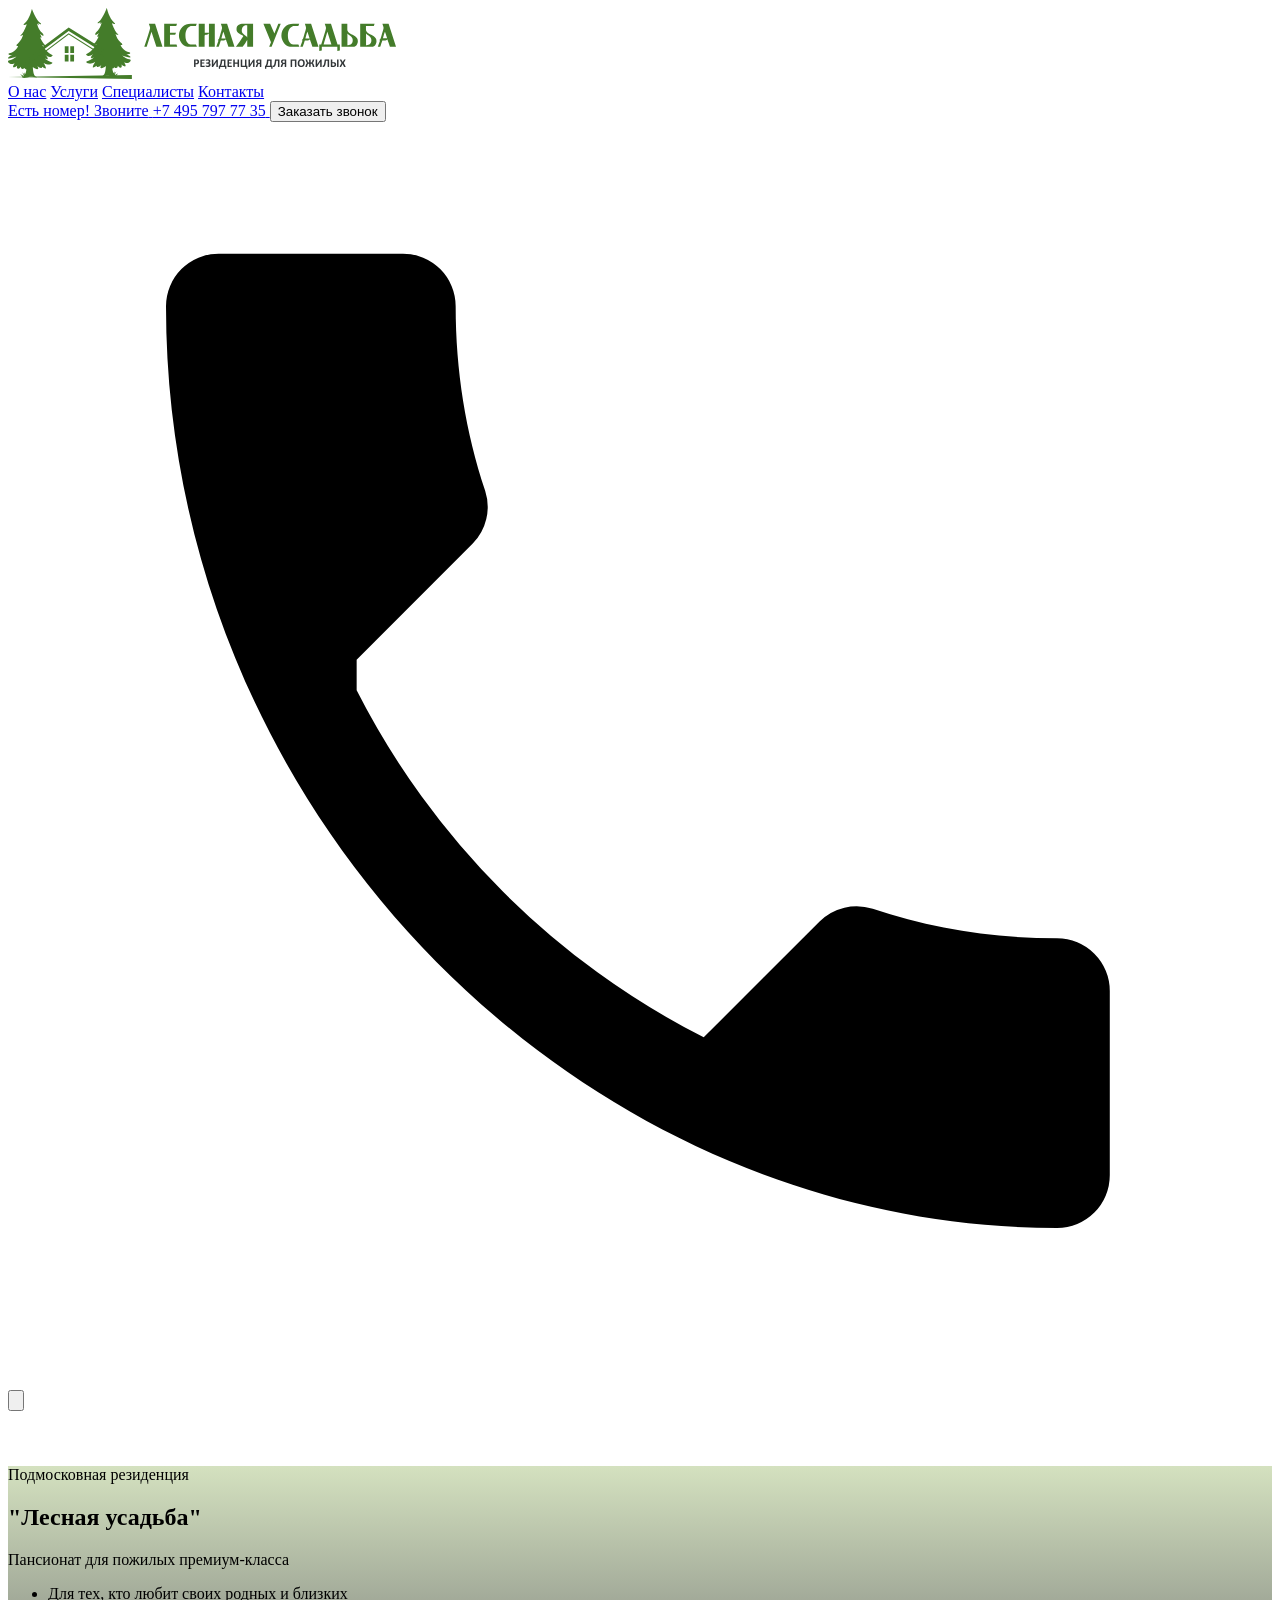
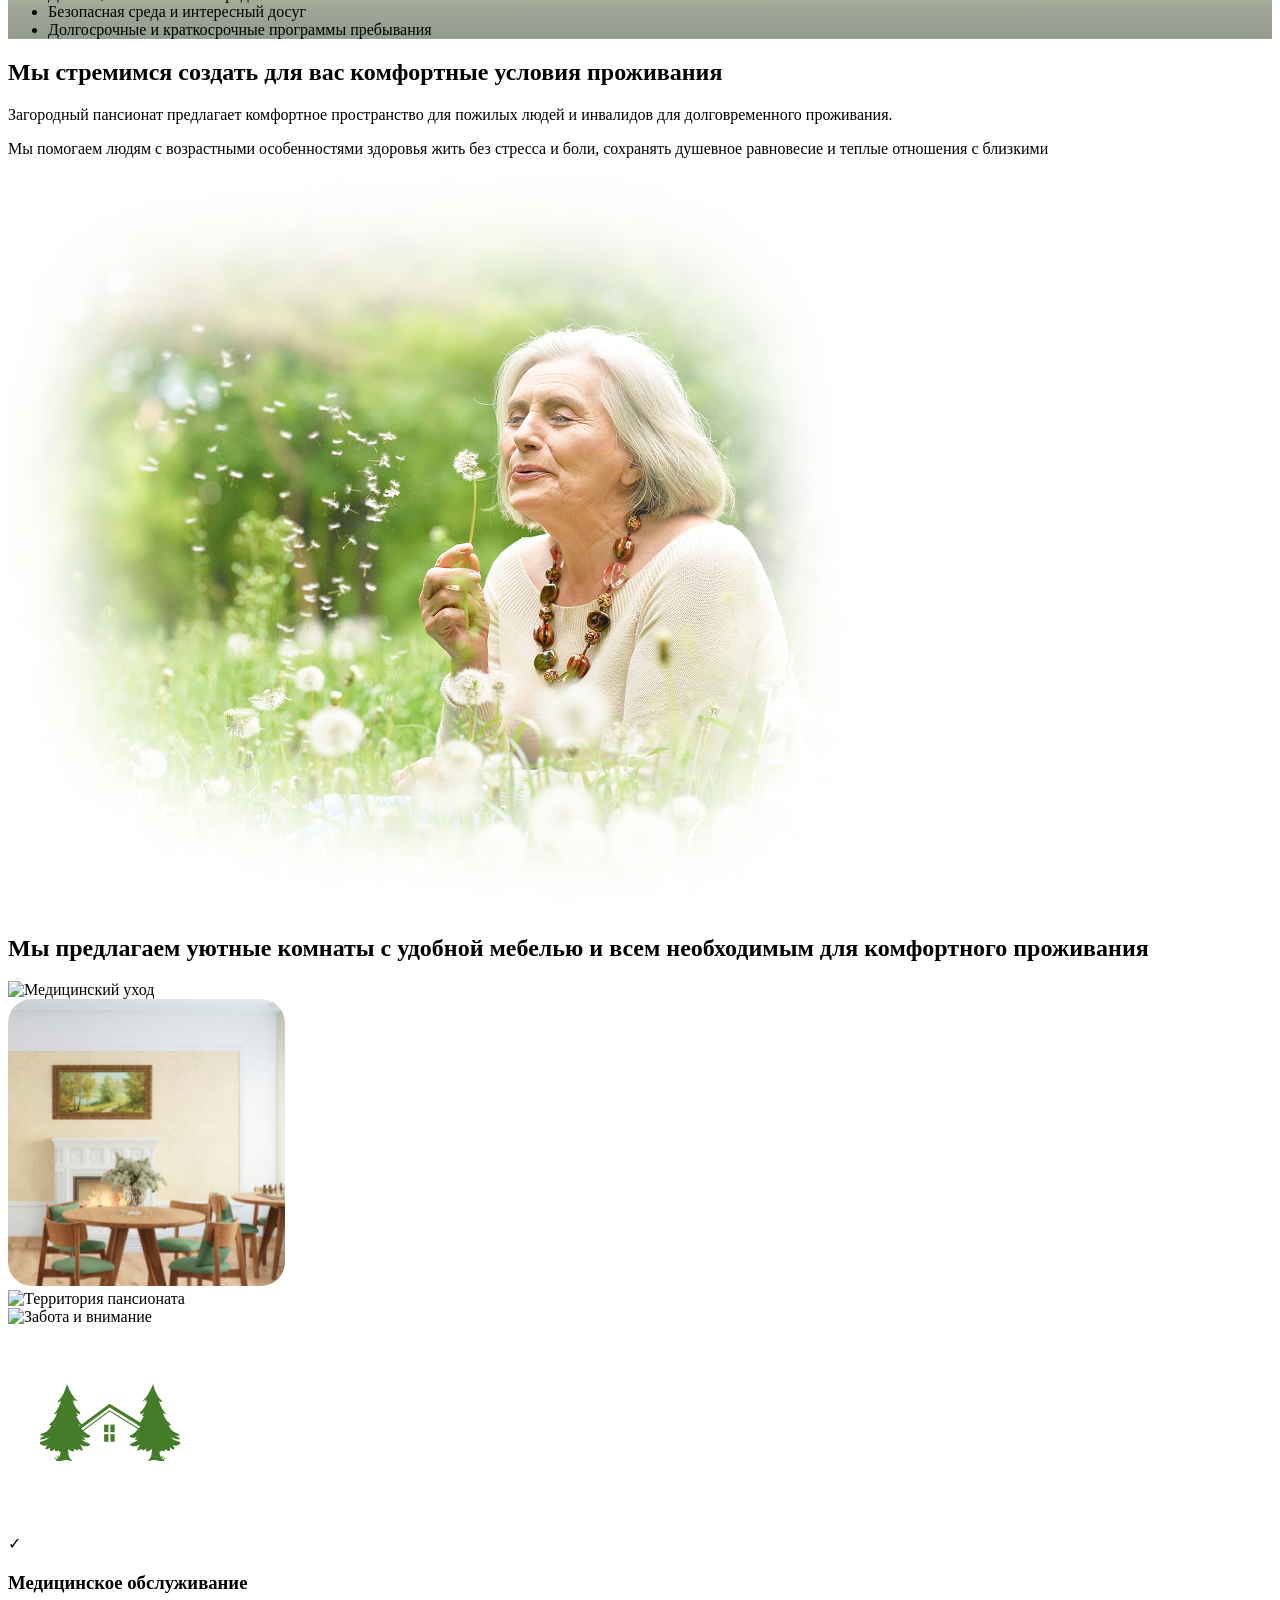
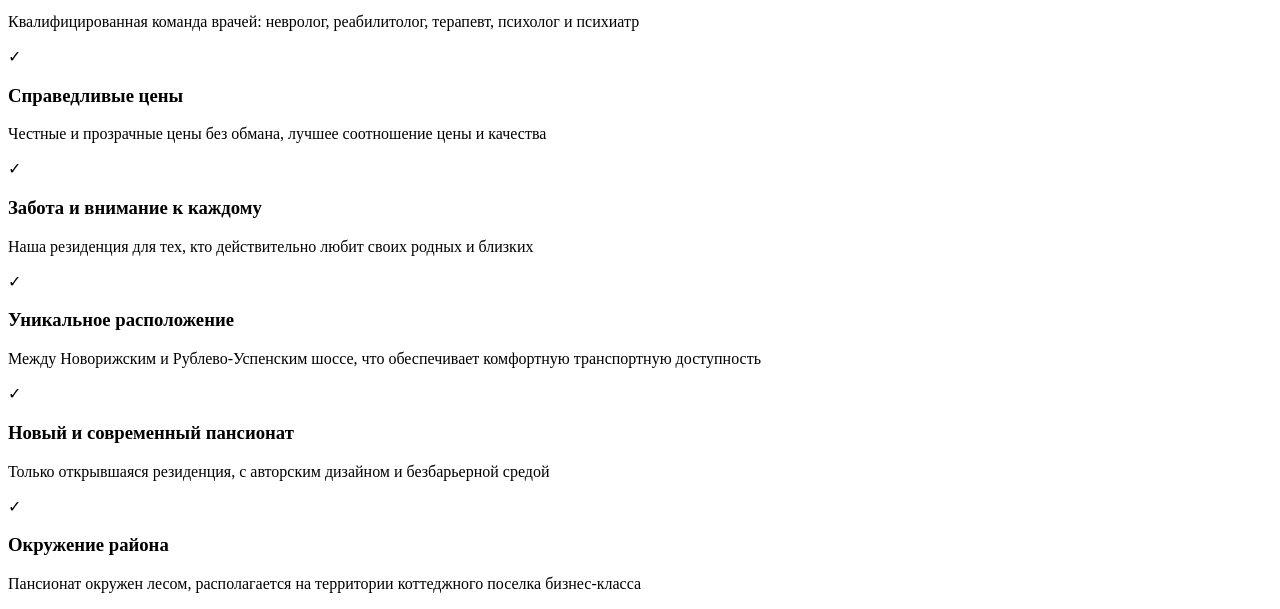
==== html/index.html @ 55b71ac8 "create new section with adaptation" ====
<!DOCTYPE html>
<html lang="ru">
<head>
  <meta charset="UTF-8">
  <meta name="viewport" content="width=device-width, initial-scale=1.0">
  <title>Лесная усадьба</title>
  <script src="https://cdn.tailwindcss.com"></script>
  <script>
    tailwind.config = {
      theme: {
        extend: {
          colors: {
            forest: "#4f8f2f",
            "forest-dark": "#2d6b1a",
            ink: "#1f1f1f",
            muted: "#363636"
          },
          boxShadow: {
            call: "0 14px 36px rgba(79, 143, 47, 0.25)"
          },
          fontFamily: {
            sans: ["Segoe UI", "Tahoma", "Geneva", "Verdana", "sans-serif"]
          }
        }
      }
    };
  </script>
  <style>
    #mobile-menu {
      opacity: 0;
      transform: translateY(-10px);
      transition: opacity 220ms ease, transform 220ms ease;
    }

    #mobile-menu.is-open {
      opacity: 1;
      transform: translateY(0);
    }

    .hero-glow {
      background:
        linear-gradient(90deg, rgba(122, 165, 36, 0.86) 0%, rgba(122, 165, 36, 0.72) 27%, rgba(122, 165, 36, 0.18) 58%, rgba(0, 0, 0, 0) 100%),
        radial-gradient(circle at top right, rgba(255, 227, 111, 0.35), transparent 28%),
        radial-gradient(circle at bottom left, rgba(28, 45, 6, 0.52), transparent 30%);
    }

    .hero-card {
      background-image:
        linear-gradient(180deg, rgba(101, 148, 26, 0.28) 0%, rgba(18, 32, 5, 0.45) 100%),
        url("../images/bgOfHero.svg");
      background-position: 34% center;
      background-repeat: no-repeat;
      background-size: cover;
    }

    .facility-photo {
      transition: transform 280ms ease, filter 280ms ease, box-shadow 280ms ease;
    }

    .facility-photo:hover {
      transform: translateY(-8px) scale(1.03);
      filter: saturate(1.06);
      box-shadow: 0 24px 50px rgba(17, 17, 17, 0.12);
    }

    @media (min-width: 1024px) {
      .hero-card {
        background-position: center;
      }
    }
  </style>
</head>
<body class="bg-white font-sans text-ink">
  <header class="border-b border-black/5">
    <div class="mx-auto max-w-[1200px] px-4 sm:px-6 lg:px-8">
      <div class="flex min-h-[84px] items-center justify-between gap-4 lg:min-h-[108px]">
        <a href="#" class="shrink-0">
          <img
            src="../images/Logo.svg"
            alt="Лесная усадьба"
            class="h-auto w-[150px] sm:w-[210px] lg:w-[280px]"
          >
        </a>

        <nav class="hidden items-center gap-8 xl:flex">
          <a href="#" class="text-[16px] font-medium text-muted transition hover:text-forest">О нас</a>
          <a href="#" class="text-[16px] font-medium text-muted transition hover:text-forest">Услуги</a>
          <a href="#" class="text-[16px] font-medium text-muted transition hover:text-forest">Специалисты</a>
          <a href="#" class="text-[16px] font-medium text-muted transition hover:text-forest">Контакты</a>
        </nav>

        <div class="hidden items-center gap-6 xl:flex">
          <a href="tel:+74957977735" class="text-right leading-tight text-muted transition hover:text-forest">
            <span class="block text-[13px] font-medium">Есть номер! Звоните</span>
            <span class="block text-[16px] font-semibold tracking-[0.02em]">+7 495 797 77 35</span>
          </a>
          <button
            type="button"
            class="rounded-full bg-forest px-9 py-4 text-[15px] font-semibold text-white shadow-call transition hover:bg-forest-dark"
          >
            Заказать звонок
          </button>
        </div>

        <div class="flex items-center gap-4 xl:hidden">
          <a
            href="tel:+74957977735"
            class="inline-flex h-10 w-10 items-center justify-center rounded-full text-forest transition hover:bg-forest/10"
            aria-label="Позвонить"
          >
            <svg viewBox="0 0 24 24" class="h-6 w-6 fill-current" aria-hidden="true">
              <path d="M6.62 10.79a15.05 15.05 0 0 0 6.59 6.59l2.2-2.2a1 1 0 0 1 1.01-.24c1.1.37 2.28.56 3.5.56a1 1 0 0 1 1 1V20a1 1 0 0 1-1 1C10.85 21 3 13.15 3 3.5a1 1 0 0 1 1-1H7.5a1 1 0 0 1 1 1c0 1.22.19 2.4.56 3.5a1 1 0 0 1-.24 1.01l-2.2 2.2Z"/>
            </svg>
          </a>

          <button
            id="menu-button"
            type="button"
            class="inline-flex h-10 w-10 items-center justify-center rounded-md text-muted transition hover:bg-black/5"
            aria-expanded="false"
            aria-controls="mobile-menu"
            aria-label="Открыть меню"
          >
            <svg viewBox="0 0 24 24" class="h-8 w-8 fill-current" aria-hidden="true">
              <path d="M3 6.75A.75.75 0 0 1 3.75 6h16.5a.75.75 0 0 1 0 1.5H3.75A.75.75 0 0 1 3 6.75Zm0 5.25a.75.75 0 0 1 .75-.75h16.5a.75.75 0 0 1 0 1.5H3.75A.75.75 0 0 1 3 12Zm.75 4.5a.75.75 0 0 0 0 1.5h16.5a.75.75 0 0 0 0-1.5H3.75Z"/>
            </svg>
          </button>
        </div>
      </div>

      <div id="mobile-menu" class="hidden border-t border-black/5 pb-5 pt-4 xl:hidden">
        <nav class="flex flex-col items-center gap-4 text-center">
          <a href="#" class="text-lg font-medium text-muted transition hover:text-forest">О нас</a>
          <a href="#" class="text-lg font-medium text-muted transition hover:text-forest">Услуги</a>
          <a href="#" class="text-lg font-medium text-muted transition hover:text-forest">Специалисты</a>
          <a href="#" class="text-lg font-medium text-muted transition hover:text-forest">Контакты</a>
        </nav>

        <div class="mt-5 space-y-4 text-center">
          <a href="tel:+74957977735" class="block leading-tight text-muted transition hover:text-forest">
            <span class="block text-sm font-medium">Есть номер! Звоните</span>
            <span class="block text-xl font-semibold">+7 495 797 77 35</span>
          </a>
          <button
            type="button"
            class="w-full rounded-full bg-forest px-6 py-4 text-base font-semibold text-white shadow-call transition hover:bg-forest-dark"
          >
            Заказать звонок
          </button>
        </div>
      </div>
    </div>
  </header>

  <main>
    <section class="px-0 pb-6 pt-4 sm:px-4 sm:pb-8 sm:pt-6 lg:px-6 lg:pb-10">
      <div class="mx-auto max-w-[1200px]">
        <div class="hero-card relative overflow-hidden rounded-[34px] text-white shadow-[0_30px_90px_rgba(39,68,10,0.18)] sm:rounded-[42px] lg:min-h-[720px] lg:rounded-[56px]">
          <div class="hero-glow absolute inset-0"></div>
          <div class="absolute inset-x-0 bottom-0 h-40 bg-gradient-to-t from-black/55 to-transparent sm:h-44 lg:h-48"></div>

          <div class="relative z-10 flex min-h-[530px] flex-col px-7 pb-8 pt-7 sm:min-h-[620px] sm:px-10 sm:pb-10 sm:pt-10 lg:min-h-[720px] lg:px-16 lg:pb-14 lg:pt-20">
            <div class="max-w-[560px]">
              <p class="text-[15px] font-semibold uppercase leading-[1.05] tracking-[0.01em] sm:text-[20px] lg:text-[44px] lg:normal-case">
                Подмосковная резиденция
              </p>
              <h1 class="mt-1 text-[18px] font-extrabold uppercase leading-none tracking-tight sm:mt-2 sm:text-[36px] lg:text-[68px]">
                "Лесная усадьба"
              </h1>
              <p class="mt-3 max-w-[280px] text-[14px] leading-[1.15] text-white/95 sm:mt-4 sm:max-w-[360px] sm:text-[20px] lg:mt-6 lg:max-w-[420px] lg:text-[26px]">
                Пансионат для пожилых премиум-класса
              </p>
            </div>

            <div class="mt-auto pt-10 lg:pt-16">
              <ul class="flex flex-col gap-4 text-[12px] leading-[1.2] sm:gap-5 sm:text-[16px] lg:grid lg:grid-cols-3 lg:gap-10 lg:text-[20px] lg:leading-[1.22]">
                <li class="flex items-start gap-3 lg:max-w-[300px]">
                  <span class="mt-1.5 h-2 w-2 shrink-0 rounded-full bg-lime-400 lg:mt-3 lg:h-3 lg:w-3"></span>
                  <span>Для тех, кто любит своих родных и близких</span>
                </li>
                <li class="flex items-start gap-3 lg:max-w-[300px]">
                  <span class="mt-1.5 h-2 w-2 shrink-0 rounded-full bg-lime-400 lg:mt-3 lg:h-3 lg:w-3"></span>
                  <span>Безопасная среда и интересный досуг</span>
                </li>
                <li class="flex items-start gap-3 lg:max-w-[360px]">
                  <span class="mt-1.5 h-2 w-2 shrink-0 rounded-full bg-lime-400 lg:mt-3 lg:h-3 lg:w-3"></span>
                  <span>Долгосрочные и краткосрочные программы пребывания</span>
                </li>
              </ul>
            </div>
          </div>
        </div>
      </div>
    </section>

    <section class="px-0 pb-10 pt-3 sm:px-4 sm:pb-12 sm:pt-5 lg:px-6 lg:pb-16 lg:pt-8">
      <div class="mx-auto max-w-[1200px]">
        <div class="grid items-center gap-6 rounded-[34px] bg-white sm:gap-8 lg:grid-cols-[0.9fr_1.1fr] lg:gap-8 lg:rounded-[48px]">
          <div class="order-2 px-2 pb-2 sm:px-4 lg:order-1 lg:px-0 lg:pr-6">
            <div class="max-w-[460px]">
              <h2 class="text-[24px] font-light leading-[1.1] tracking-[-0.03em] text-[#222222] sm:text-[32px] lg:text-[52px]">
                Мы стремимся создать для вас комфортные условия проживания
              </h2>

              <div class="mt-5 space-y-4 text-[15px] font-medium leading-[1.28] text-[#3a3a3a] sm:mt-6 sm:text-[17px] lg:mt-8 lg:space-y-6 lg:text-[21px]">
                <p>
                  Загородный пансионат предлагает комфортное пространство для пожилых людей и инвалидов для долговременного проживания.
                </p>
                <p>
                  Мы помогаем людям с возрастными особенностями здоровья жить без стресса и боли, сохранять душевное равновесие и теплые отношения с близкими
                </p>
              </div>
            </div>
          </div>

          <div class="order-1 lg:order-2">
            <div class="overflow-hidden rounded-[30px] bg-[#f7f6f2] shadow-[0_20px_60px_rgba(0,0,0,0.06)] sm:rounded-[300px] lg:rounded-[300px]">
              <img
                src="../images/IMageBlure.png"
                alt="Комфортное проживание"
                class="h-[300px] w-full rounded-[30px] object-cover object-center sm:h-[420px] sm:rounded-[300px] lg:h-[740px] lg:rounded-[300px]"
              >
            </div>
          </div>
        </div>
      </div>
    </section>

    <section class="bg-white px-0 py-10 text-black sm:px-4 sm:py-12 lg:px-6 lg:py-16">
      <div class="mx-auto max-w-[1200px]">
        <div class="space-y-8 lg:space-y-12">
          <div class="max-w-[1160px]">
            <h2 class="text-center text-[26px] font-light leading-[1.12] tracking-[-0.03em] text-black/80 sm:text-[38px] lg:text-[56px]">
              Мы предлагаем уютные комнаты с удобной мебелью и всем необходимым для комфортного проживания
            </h2>
          </div>

          <div class="grid gap-10 lg:grid-cols-[1.02fr_0.98fr] lg:items-start">
            <div class="relative mx-auto grid max-w-[580px] grid-cols-2 gap-x-4 gap-y-4 sm:gap-x-5 sm:gap-y-5 lg:mx-0 lg:min-h-[640px] lg:gap-x-5 lg:gap-y-2">
              <div class="facility-photo overflow-hidden rounded-[28px] sm:rounded-[32px]">
                <img
                  src="../images/Image-01.svg"
                  alt="Медицинский уход"
                  class="h-[240px] w-full object-cover sm:h-[300px] lg:h-[480px]"
                >
              </div>

              <div class="facility-photo overflow-hidden rounded-[28px] sm:rounded-[32px]">
                <img
                  src="../images/Image-02.svg"
                  alt="Медицинский уход"
                  class="h-[240px] w-full object-cover sm:h-[300px] lg:h-[480px]"
                >
              </div>

              <div class="facility-photo overflow-hidden rounded-[28px] sm:rounded-[32px]">
                <img
                  src="../images/Image-03.svg"
                  alt="Территория пансионата"
                  class="h-[220px] w-full object-cover sm:h-[280px] lg:h-[290px]"
                >
              </div>

              <div class="facility-photo overflow-hidden rounded-[28px] sm:rounded-[32px]">
                <img
                  src="../images/Image-04.svg"
                  alt="Забота и внимание"
                  class="h-[220px] w-full object-cover sm:h-[280px] lg:h-[290px]"
                >
              </div>

              <div class="absolute left-1/2 top-1/2 flex h-[130px] w-[130px] -translate-x-1/2 -translate-y-1/2 items-center justify-center rounded-full bg-white shadow-[0_20px_45px_rgba(0,0,0,0.14)] sm:h-[160px] sm:w-[160px] lg:h-[180px] lg:w-[180px]">
                <img
                  src="../images/LogoCHecks.svg"
                  alt="Логотип"
                  class="w-[72px] sm:w-[90px] lg:w-[104px]"
                >
              </div>
            </div>

            <div class="grid gap-6 sm:grid-cols-2 lg:gap-x-10 lg:gap-y-12">
              <article class="flex gap-4">
                <div class="mt-1 flex h-12 w-12 shrink-0 items-center justify-center rounded-full border border-black/20 text-[22px] text-lime-500">✓</div>
                <div>
                  <h3 class="text-[24px] font-medium leading-[1.08] text-black/85 lg:text-[28px]">Медицинское обслуживание</h3>
                  <p class="mt-3 text-[16px] leading-[1.15] text-black/65 lg:text-[18px]">
                    Квалифицированная команда врачей: невролог, реабилитолог, терапевт, психолог и психиатр
                  </p>
                </div>
              </article>

              <article class="flex gap-4">
                <div class="mt-1 flex h-12 w-12 shrink-0 items-center justify-center rounded-full border border-black/20 text-[22px] text-lime-500">✓</div>
                <div>
                  <h3 class="text-[24px] font-medium leading-[1.08] text-black/85 lg:text-[28px]">Справедливые цены</h3>
                  <p class="mt-3 text-[16px] leading-[1.15] text-black/65 lg:text-[18px]">
                    Честные и прозрачные цены без обмана, лучшее соотношение цены и качества
                  </p>
                </div>
              </article>

              <article class="flex gap-4">
                <div class="mt-1 flex h-12 w-12 shrink-0 items-center justify-center rounded-full border border-black/20 text-[22px] text-lime-500">✓</div>
                <div>
                  <h3 class="text-[24px] font-medium leading-[1.08] text-black/85 lg:text-[28px]">Забота и внимание к каждому</h3>
                  <p class="mt-3 text-[16px] leading-[1.15] text-black/65 lg:text-[18px]">
                    Наша резиденция для тех, кто действительно любит своих родных и близких
                  </p>
                </div>
              </article>

              <article class="flex gap-4">
                <div class="mt-1 flex h-12 w-12 shrink-0 items-center justify-center rounded-full border border-black/20 text-[22px] text-lime-500">✓</div>
                <div>
                  <h3 class="text-[24px] font-medium leading-[1.08] text-black/85 lg:text-[28px]">Уникальное расположение</h3>
                  <p class="mt-3 text-[16px] leading-[1.15] text-black/65 lg:text-[18px]">
                    Между Новорижским и Рублево-Успенским шоссе, что обеспечивает комфортную транспортную доступность
                  </p>
                </div>
              </article>

              <article class="flex gap-4">
                <div class="mt-1 flex h-12 w-12 shrink-0 items-center justify-center rounded-full border border-black/20 text-[22px] text-lime-500">✓</div>
                <div>
                  <h3 class="text-[24px] font-medium leading-[1.08] text-black/85 lg:text-[28px]">Новый и современный пансионат</h3>
                  <p class="mt-3 text-[16px] leading-[1.15] text-black/65 lg:text-[18px]">
                    Только открывшаяся резиденция, с авторским дизайном и безбарьерной средой
                  </p>
                </div>
              </article>

              <article class="flex gap-4">
                <div class="mt-1 flex h-12 w-12 shrink-0 items-center justify-center rounded-full border border-black/20 text-[22px] text-lime-500">✓</div>
                <div>
                  <h3 class="text-[24px] font-medium leading-[1.08] text-black/85 lg:text-[28px]">Окружение района</h3>
                  <p class="mt-3 text-[16px] leading-[1.15] text-black/65 lg:text-[18px]">
                    Пансионат окружен лесом, располагается на территории коттеджного поселка бизнес-класса
                  </p>
                </div>
              </article>
            </div>
          </div>
        </div>
      </div>
    </section>
  </main>

  <script>
    const menuButton = document.getElementById("menu-button");
    const mobileMenu = document.getElementById("mobile-menu");

    menuButton.addEventListener("click", () => {
      const isOpen = menuButton.getAttribute("aria-expanded") === "true";
      menuButton.setAttribute("aria-expanded", String(!isOpen));

      if (isOpen) {
        mobileMenu.classList.remove("is-open");
        window.setTimeout(() => {
          if (menuButton.getAttribute("aria-expanded") === "false") {
            mobileMenu.classList.add("hidden");
          }
        }, 220);
      } else {
        mobileMenu.classList.remove("hidden");
        window.requestAnimationFrame(() => {
          mobileMenu.classList.add("is-open");
        });
      }
    });
  </script>
</body>
</html>
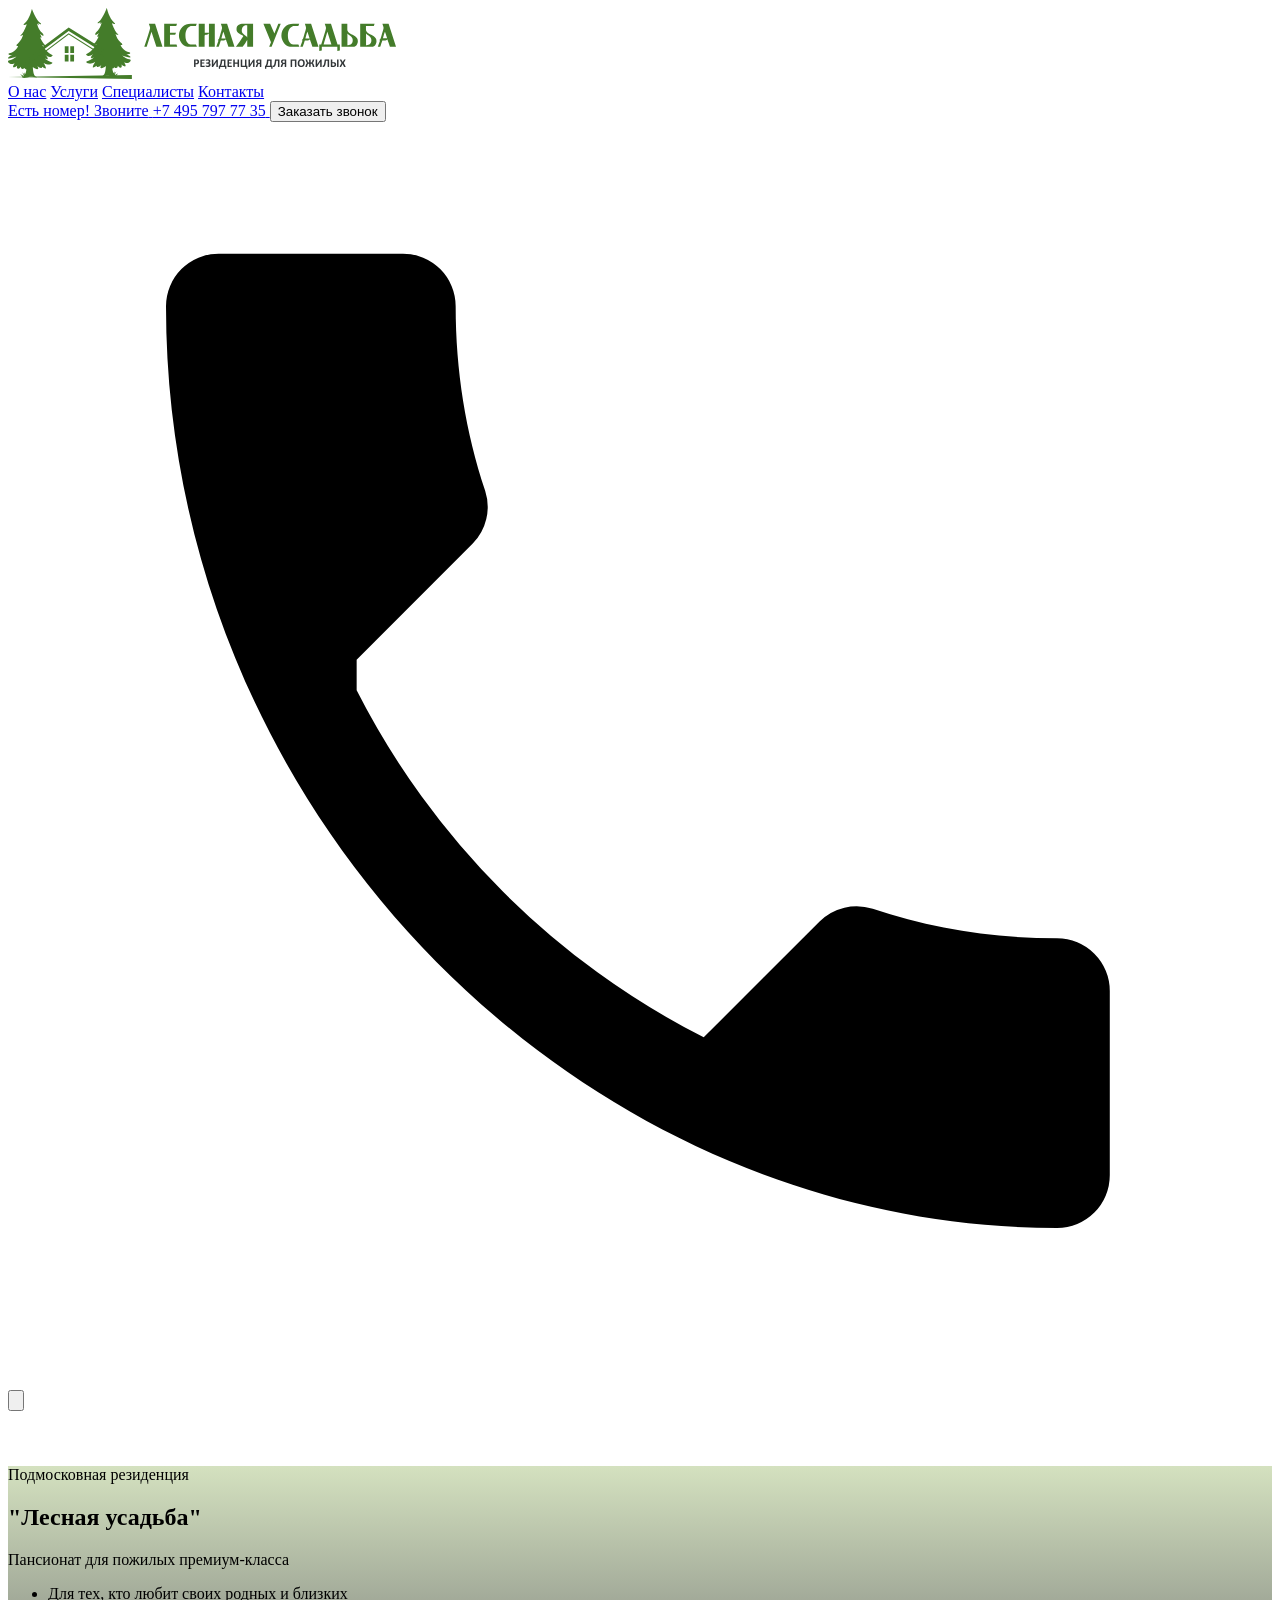
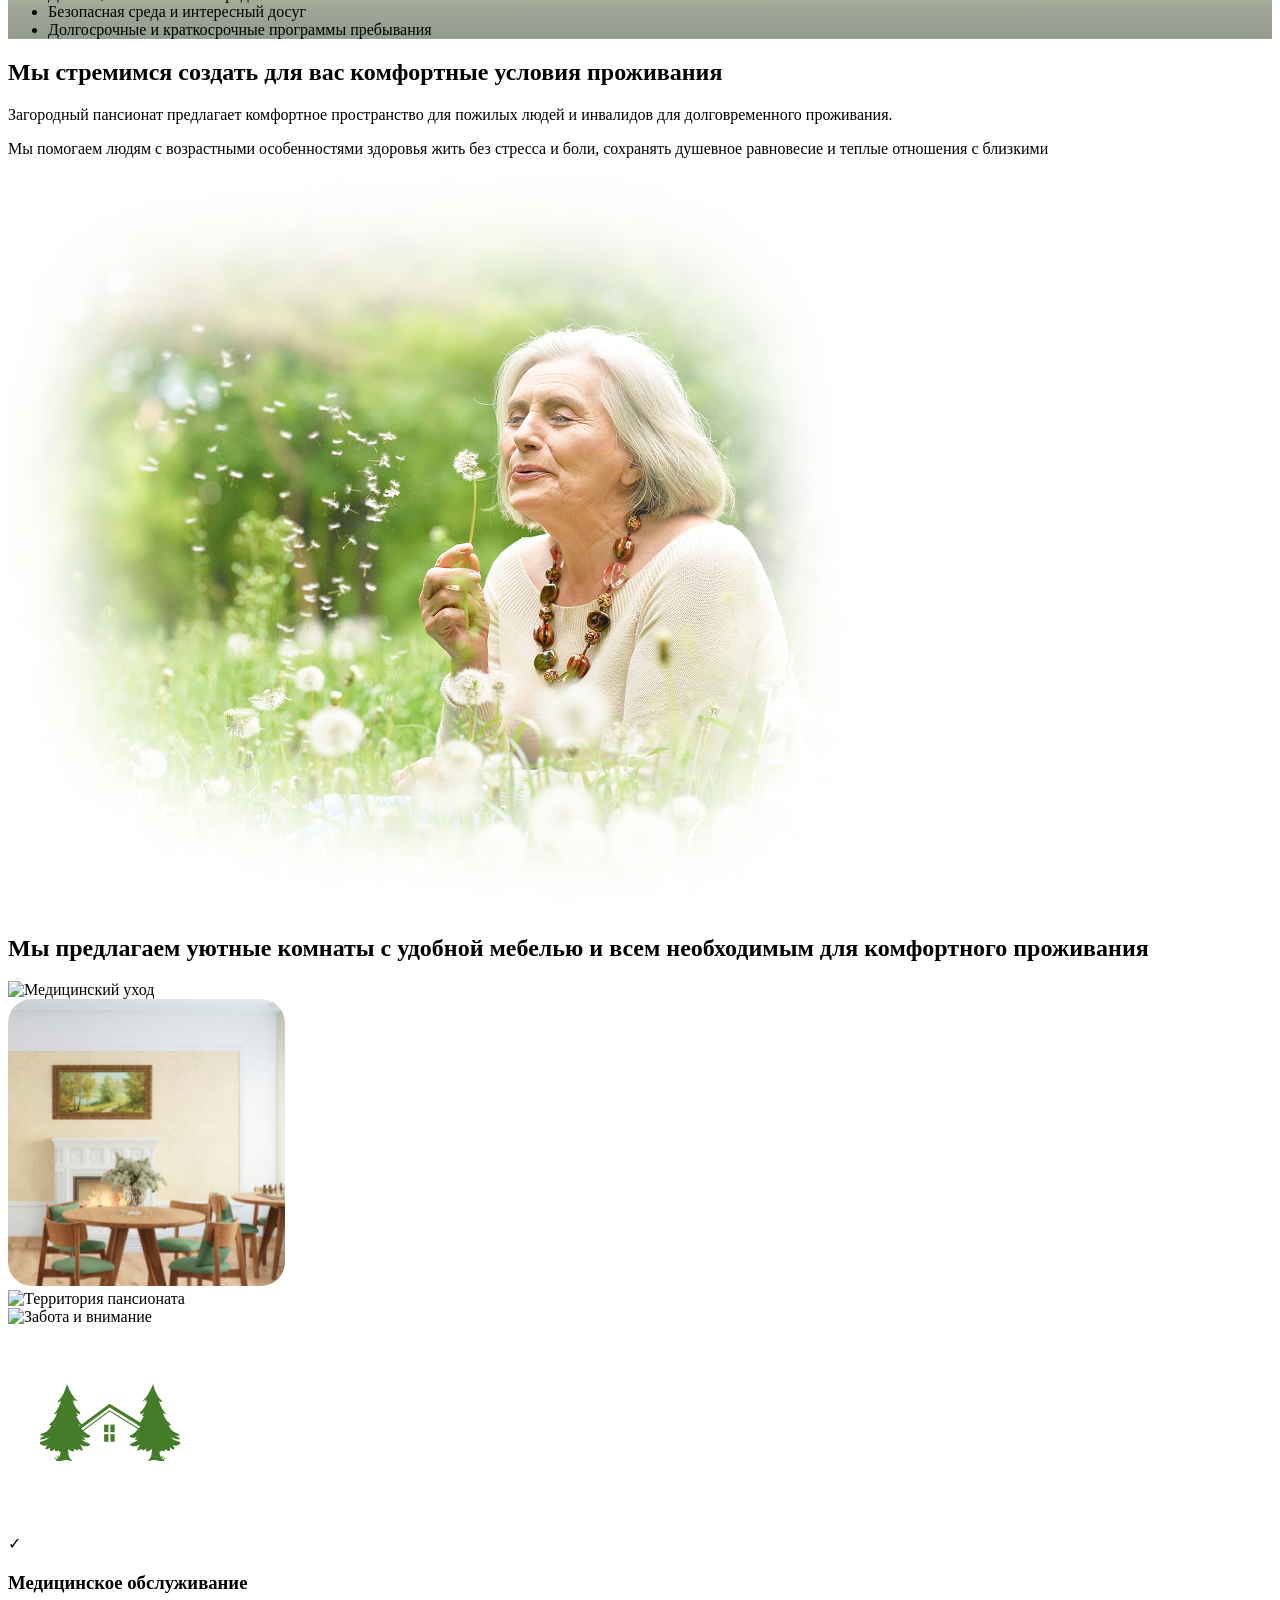
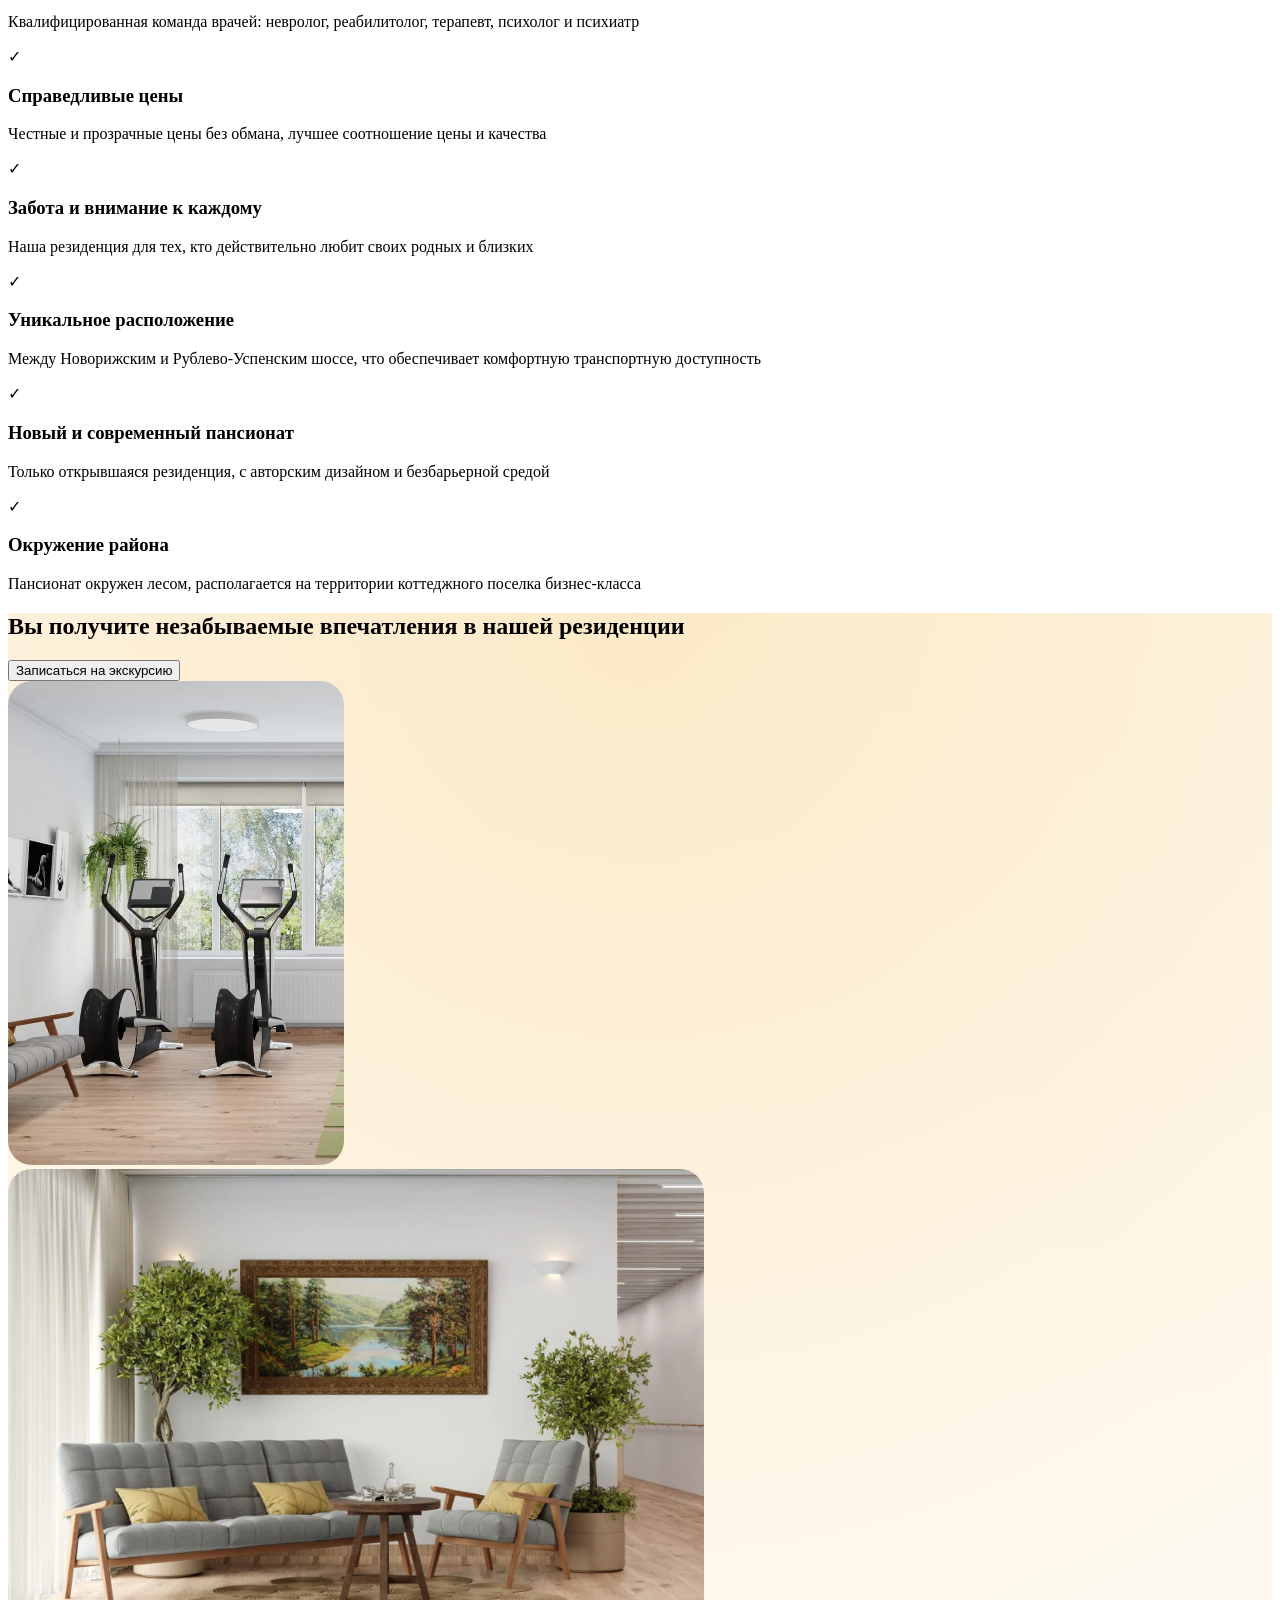
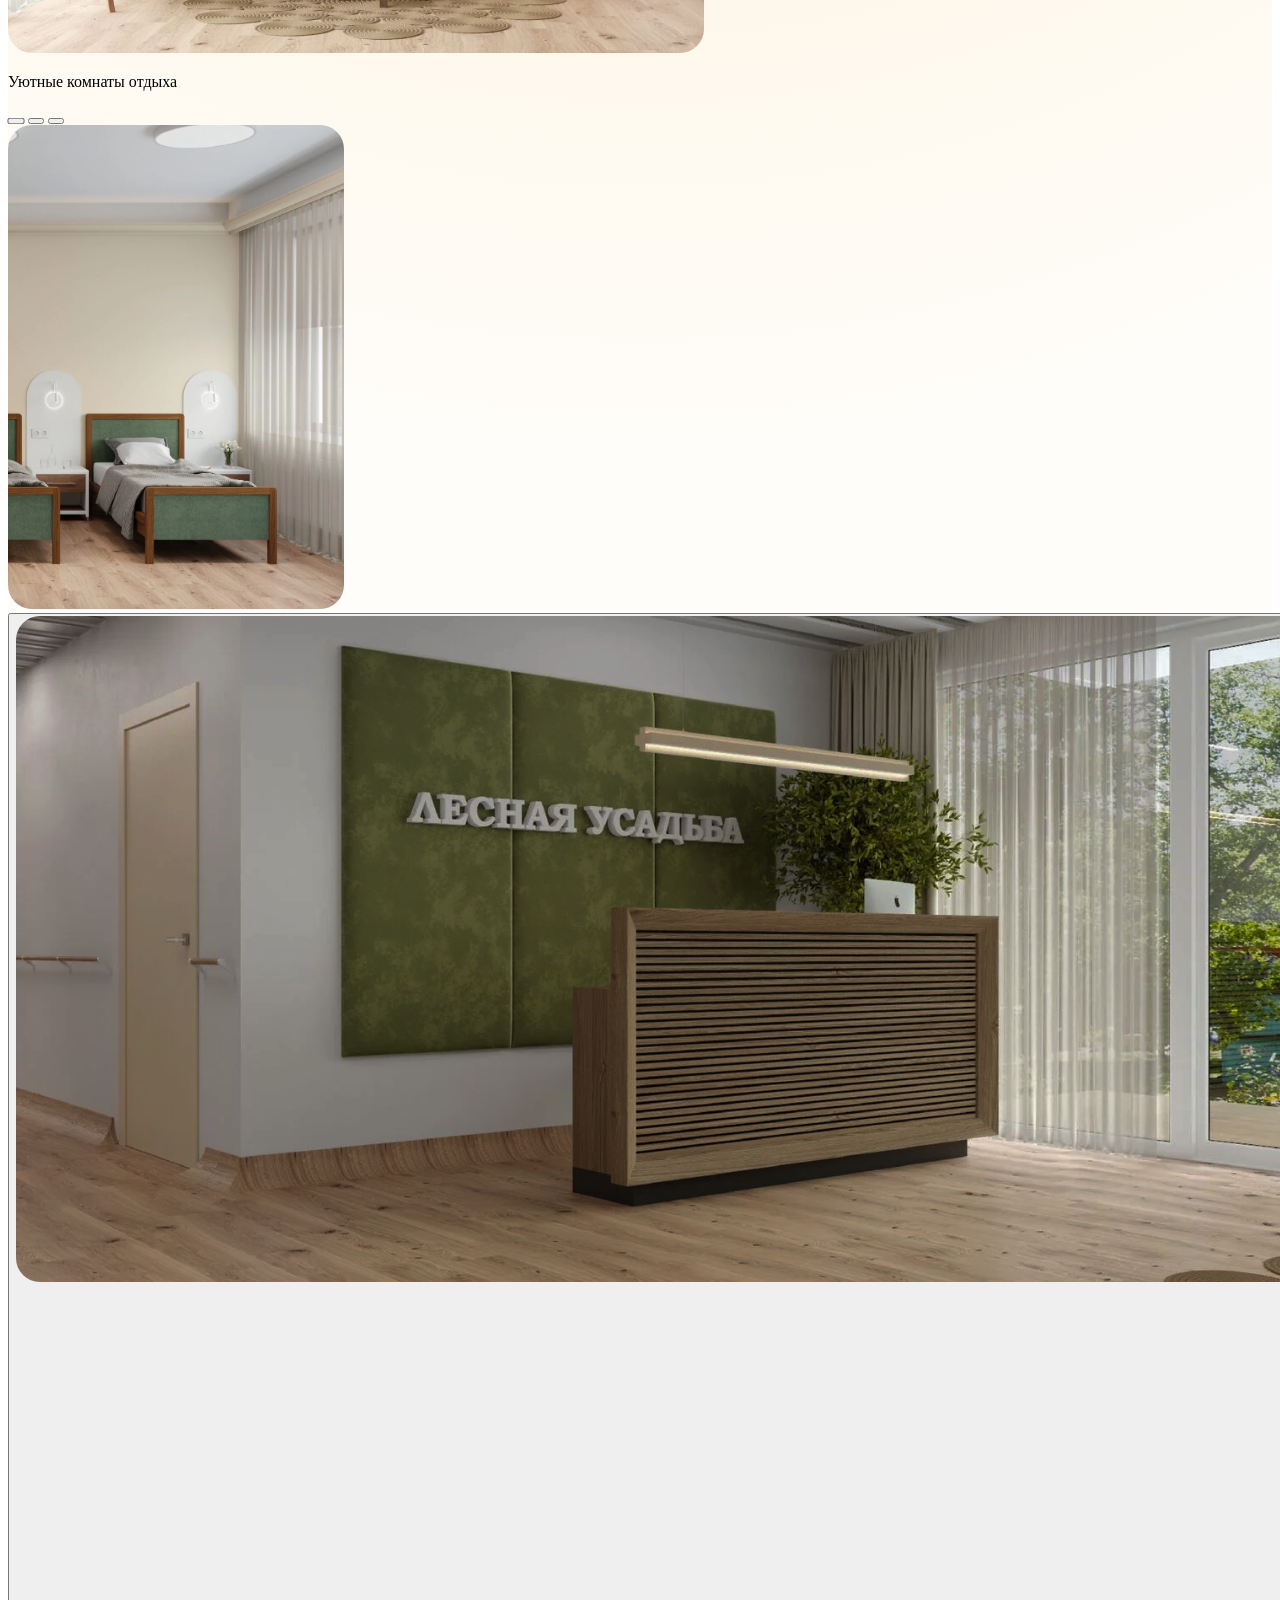
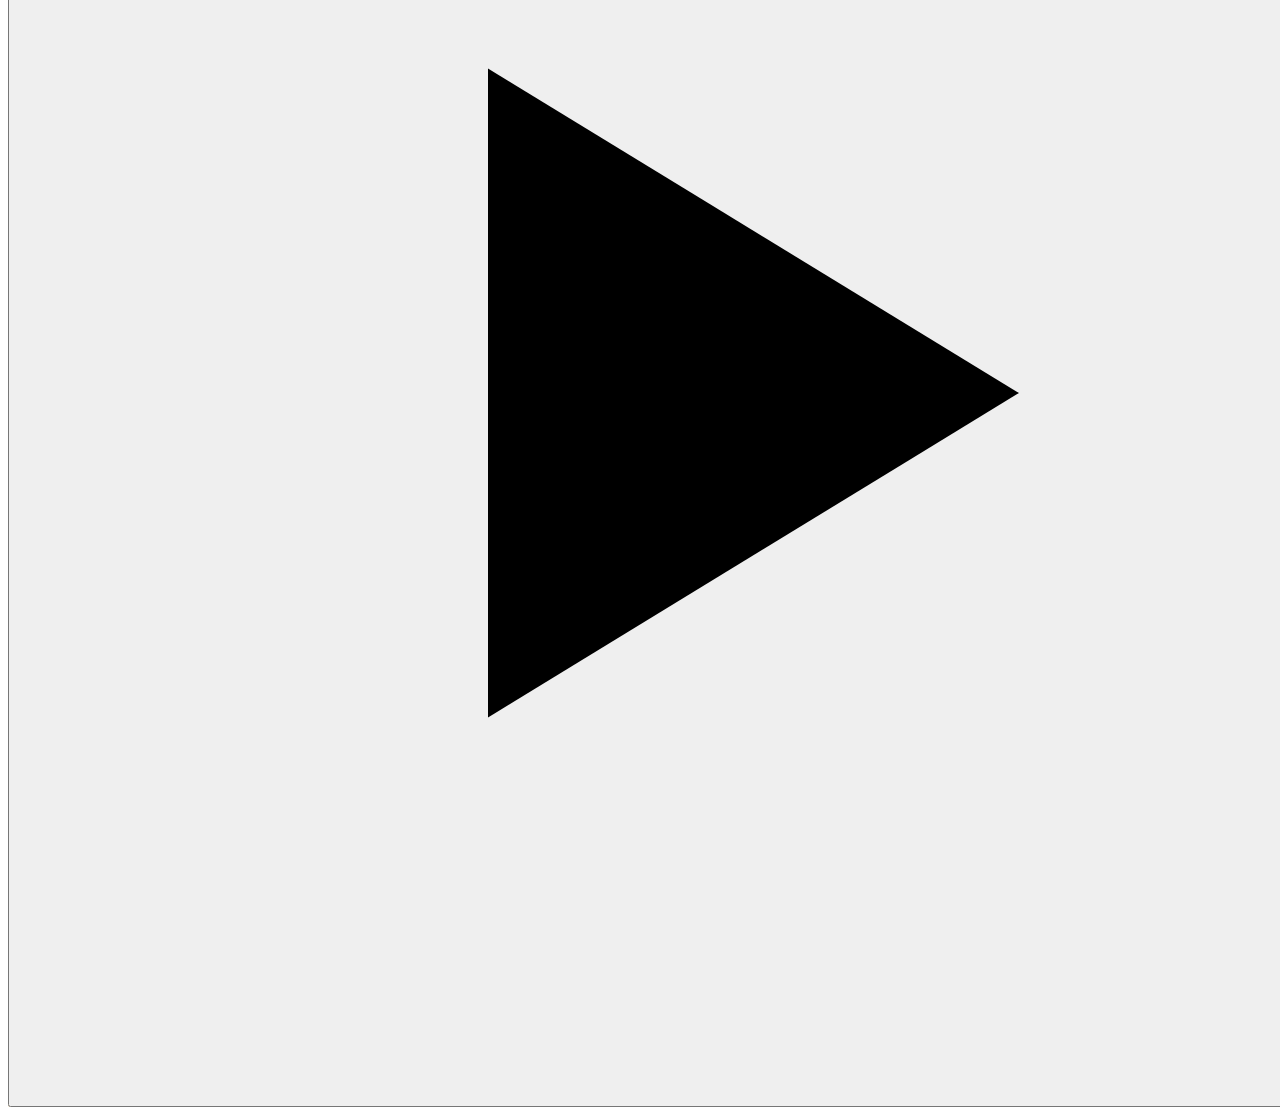
==== commit e355313d: "create slide section" ====
--- a/html/index.html
+++ b/html/index.html
@@ -63,6 +63,25 @@
       box-shadow: 0 24px 50px rgba(17, 17, 17, 0.12);
     }
 
+    .impression-shell {
+      background:
+        radial-gradient(circle at top, rgba(245, 202, 117, 0.34), transparent 38%),
+        radial-gradient(circle at bottom, rgba(245, 202, 117, 0.24), transparent 34%),
+        linear-gradient(180deg, #fffaf2 0%, #fffdf9 22%, #fffdf9 78%, #fff8ef 100%);
+    }
+
+    .impression-slide {
+      transition: opacity 260ms ease, transform 260ms ease;
+    }
+
+    .impression-dot {
+      transition: transform 180ms ease, background-color 180ms ease, opacity 180ms ease;
+    }
+
+    .impression-dot.is-active {
+      transform: scale(1.08);
+    }
+
     @media (min-width: 1024px) {
       .hero-card {
         background-position: center;
@@ -343,6 +362,88 @@
         </div>
       </div>
     </section>
+
+    <section class="impression-shell px-0 py-12 sm:px-4 sm:py-14 lg:px-6 lg:py-20">
+      <div class="mx-auto max-w-[1200px]">
+        <div class="space-y-8 lg:space-y-12">
+          <div class="flex flex-col gap-5 lg:flex-row lg:items-center lg:justify-between">
+            <h2 class="max-w-[760px] text-[28px] font-light leading-[1.16] tracking-[-0.03em] text-[#2d2d2d] sm:text-[40px] lg:text-[58px]">
+              Вы получите незабываемые впечатления в нашей резиденции
+            </h2>
+            <button
+              type="button"
+              class="inline-flex w-full items-center justify-center rounded-full bg-forest px-8 py-4 text-[16px] font-medium text-white shadow-call transition hover:bg-forest-dark sm:w-auto sm:px-10 lg:px-12 lg:py-5 lg:text-[18px]"
+            >
+              Записаться на экскурсию
+            </button>
+          </div>
+
+          <div class="space-y-5 lg:space-y-7">
+            <div class="grid gap-4 sm:grid-cols-[0.8fr_1.35fr_0.8fr] sm:items-stretch lg:gap-5">
+              <div class="mx-auto w-[90%] overflow-hidden rounded-[28px] shadow-[0_18px_40px_rgba(78,58,23,0.08)] sm:w-full">
+                <img
+                  id="impression-side-left"
+                  src="../images/Image-04-1.svg"
+                  alt="Дополнительное фото"
+                  class="h-[220px] w-full object-cover sm:h-[340px] lg:h-[430px]"
+                >
+              </div>
+
+              <div class="space-y-4">
+                <div class="mx-auto w-[90%] overflow-hidden rounded-[30px] shadow-[0_22px_48px_rgba(78,58,23,0.12)] sm:w-full lg:rounded-[34px]">
+                  <img
+                    id="impression-main"
+                    src="../images/Image-04-2.svg"
+                    alt="Уютные комнаты отдыха"
+                    class="impression-slide h-[220px] w-full object-cover sm:h-[340px] lg:h-[430px]"
+                  >
+                </div>
+                <div class="space-y-3 text-center">
+                  <p id="impression-caption" class="text-[24px] font-medium leading-tight text-[#715a32] lg:text-[26px]">
+                    Уютные комнаты отдыха
+                  </p>
+                  <div class="flex items-center justify-center gap-2">
+                    <button type="button" class="impression-dot is-active h-2.5 w-2.5 rounded-full bg-lime-500" data-slide="0" aria-label="Слайд 1"></button>
+                    <button type="button" class="impression-dot h-2.5 w-2.5 rounded-full bg-[#cabba1]" data-slide="1" aria-label="Слайд 2"></button>
+                    <button type="button" class="impression-dot h-2.5 w-2.5 rounded-full bg-[#cabba1]" data-slide="2" aria-label="Слайд 3"></button>
+                  </div>
+                </div>
+              </div>
+
+              <div class="mx-auto w-[90%] overflow-hidden rounded-[28px] shadow-[0_18px_40px_rgba(78,58,23,0.08)] sm:w-full">
+                <img
+                  id="impression-side-right"
+                  src="../images/Image-04-3.svg"
+                  alt="Дополнительное фото"
+                  class="h-[220px] w-full object-cover sm:h-[340px] lg:h-[430px]"
+                >
+              </div>
+            </div>
+
+            <button
+              type="button"
+              id="video-preview"
+              class="group relative mx-auto block w-[90%] overflow-hidden rounded-[32px] text-left shadow-[0_26px_60px_rgba(78,58,23,0.12)] sm:w-full lg:rounded-[36px]"
+              aria-label="Открыть видео о резиденции"
+            >
+              <img
+                src="../images/Видео.svg"
+                alt="Видео о резиденции"
+                class="h-[260px] w-full object-cover sm:h-[420px] lg:h-[560px]"
+              >
+              <div class="absolute inset-0 bg-gradient-to-t from-black/15 to-transparent transition group-hover:from-black/20"></div>
+              <div class="absolute left-1/2 top-1/2 flex h-[116px] w-[116px] -translate-x-1/2 -translate-y-1/2 items-center justify-center rounded-full border border-white/85 bg-white/20 backdrop-blur-sm transition group-hover:scale-105 sm:h-[132px] sm:w-[132px]">
+                <div class="flex h-[72px] w-[72px] items-center justify-center rounded-full bg-white text-forest shadow-[0_18px_30px_rgba(0,0,0,0.16)] sm:h-[84px] sm:w-[84px]">
+                  <svg viewBox="0 0 24 24" class="ml-1 h-8 w-8 fill-current" aria-hidden="true">
+                    <path d="M8 6.5v11l9-5.5-9-5.5Z"/>
+                  </svg>
+                </div>
+              </div>
+            </button>
+          </div>
+        </div>
+      </div>
+    </section>
   </main>
 
   <script>
@@ -367,6 +468,73 @@
         });
       }
     });
+
+    const impressionSlides = [
+      {
+        main: "../images/Image-04-2.svg",
+        left: "../images/Image-04-1.svg",
+        right: "../images/Image-04-3.svg",
+        caption: "Уютные комнаты отдыха"
+      },
+      {
+        main: "../images/Image-04-1.svg",
+        left: "../images/Image-04-3.svg",
+        right: "../images/Image-04-2.svg",
+        caption: "Пространства для активности"
+      },
+      {
+        main: "../images/Image-04-3.svg",
+        left: "../images/Image-04-2.svg",
+        right: "../images/Image-04-1.svg",
+        caption: "Светлые спальни резиденции"
+      }
+    ];
+
+    const impressionMain = document.getElementById("impression-main");
+    const impressionLeft = document.getElementById("impression-side-left");
+    const impressionRight = document.getElementById("impression-side-right");
+    const impressionCaption = document.getElementById("impression-caption");
+    const impressionDots = Array.from(document.querySelectorAll(".impression-dot"));
+
+    function renderImpressionSlide(index) {
+      const slide = impressionSlides[index];
+      impressionMain.style.opacity = "0";
+      impressionMain.style.transform = "scale(0.985)";
+
+      window.setTimeout(() => {
+        impressionMain.src = slide.main;
+        impressionLeft.src = slide.left;
+        impressionRight.src = slide.right;
+        impressionCaption.textContent = slide.caption;
+        impressionMain.style.opacity = "1";
+        impressionMain.style.transform = "scale(1)";
+      }, 140);
+
+      impressionDots.forEach((dot, dotIndex) => {
+        const active = dotIndex === index;
+        dot.classList.toggle("is-active", active);
+        dot.classList.toggle("bg-lime-500", active);
+        dot.classList.toggle("bg-[#cabba1]", !active);
+      });
+    }
+
+    impressionDots.forEach((dot) => {
+      dot.addEventListener("click", () => {
+        renderImpressionSlide(Number(dot.dataset.slide));
+      });
+    });
+
+    const videoPreview = document.getElementById("video-preview");
+
+    if (videoPreview) {
+      videoPreview.addEventListener("click", () => {
+        const opened = window.open("../images/Видео.svg", "_blank");
+
+        if (!opened) {
+          window.location.href = "../images/Видео.svg";
+        }
+      });
+    }
   </script>
 </body>
 </html>
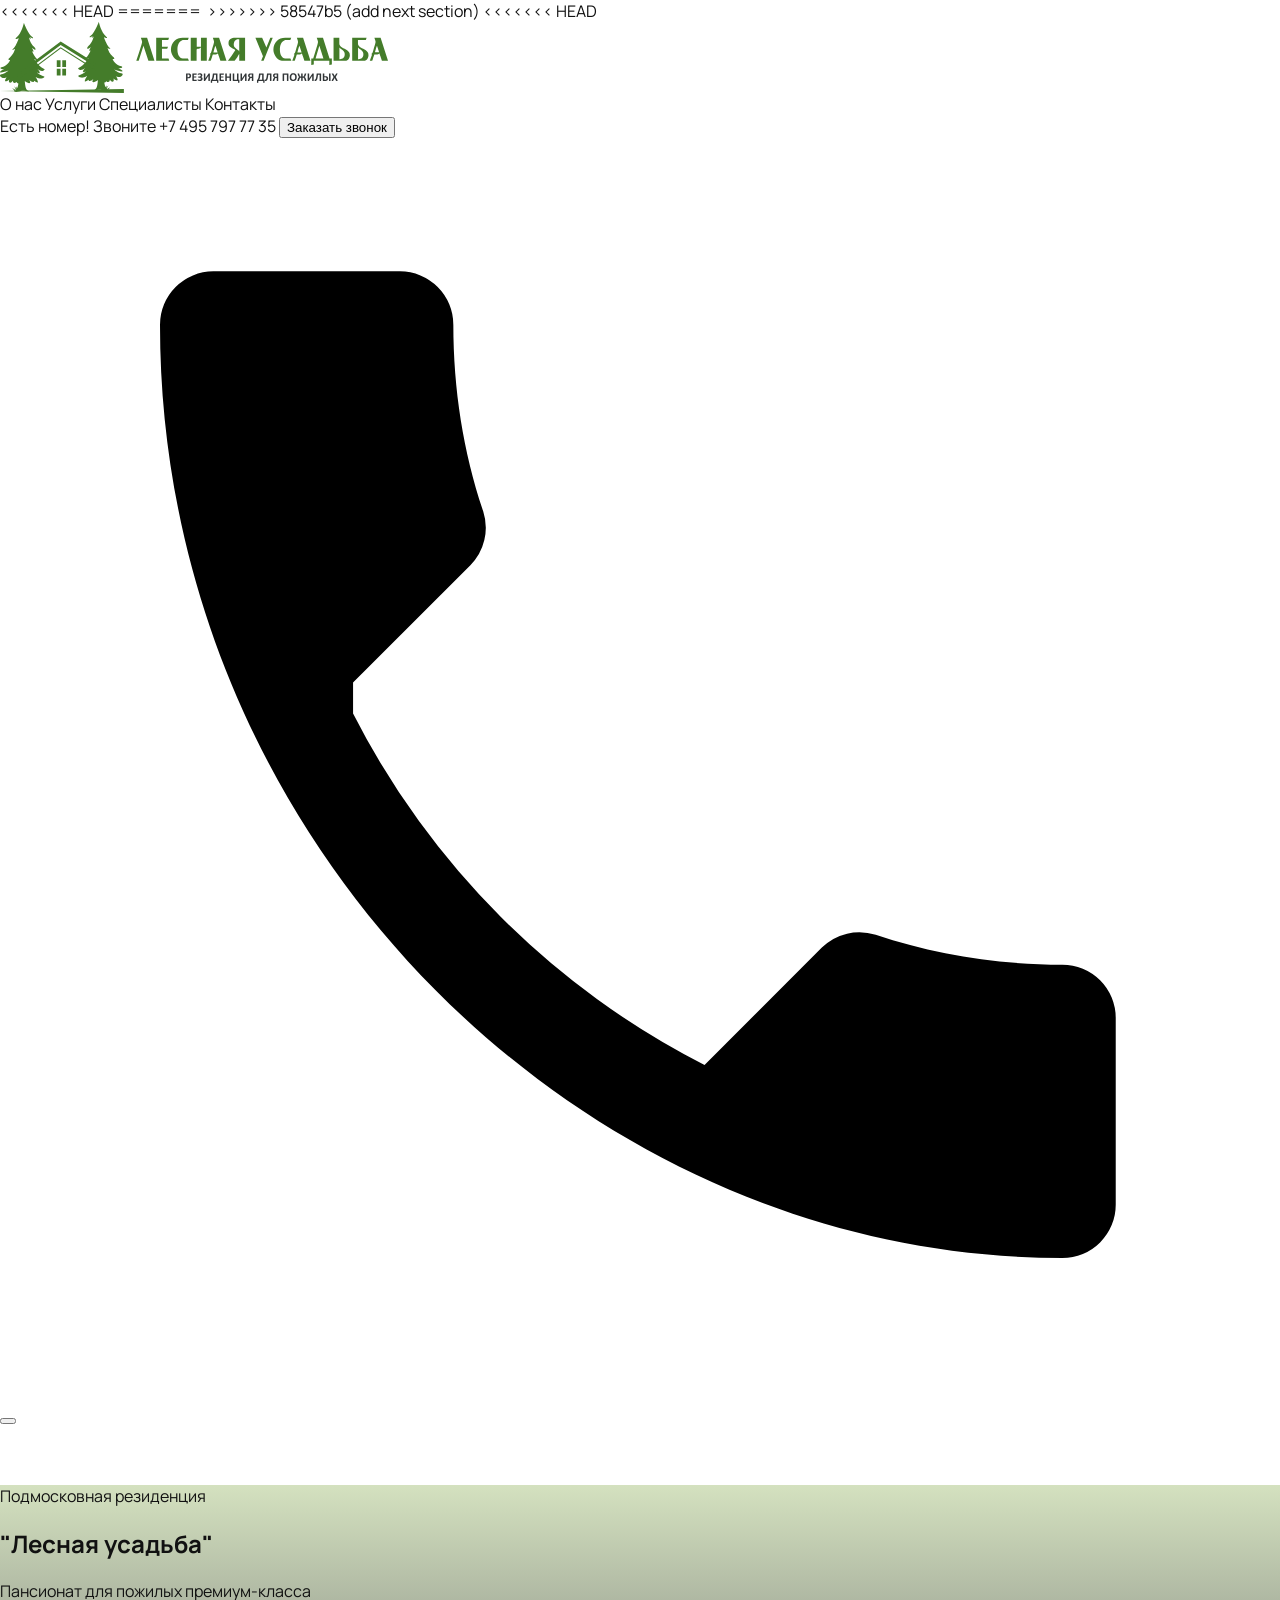
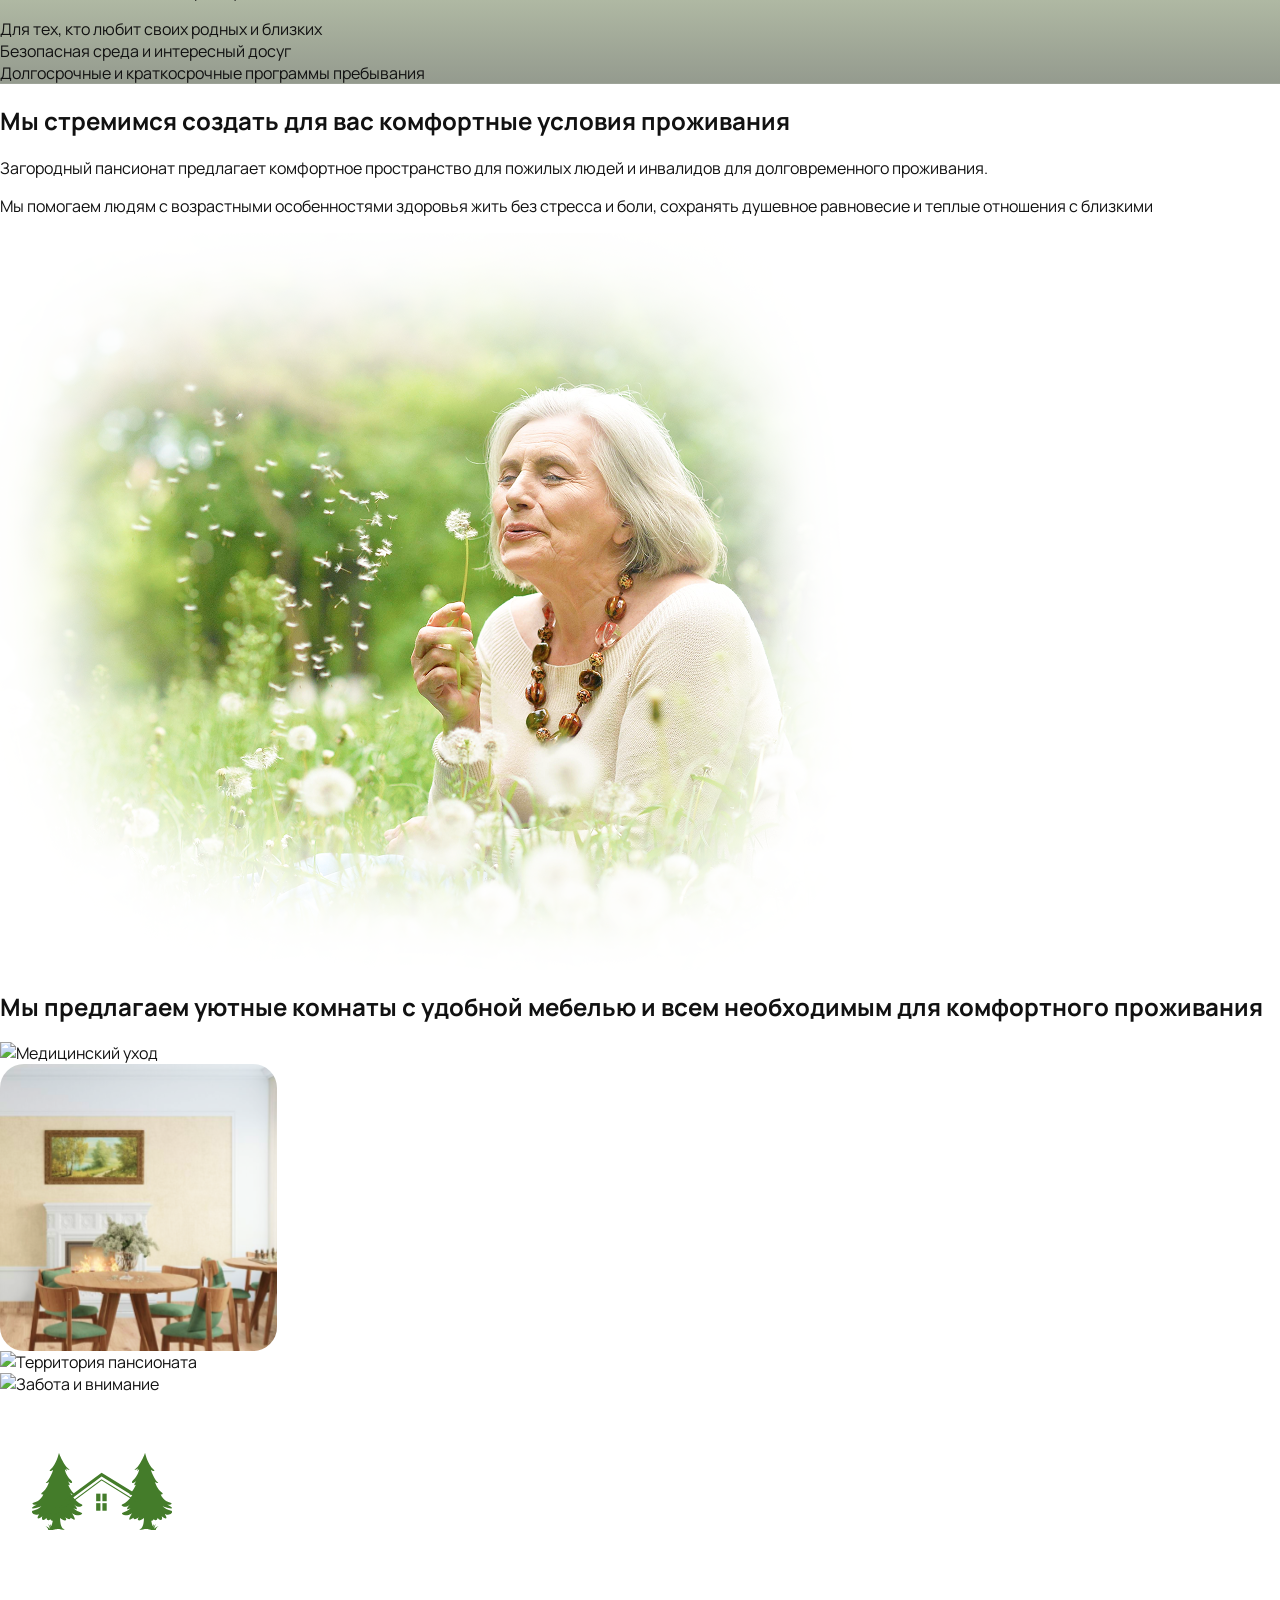
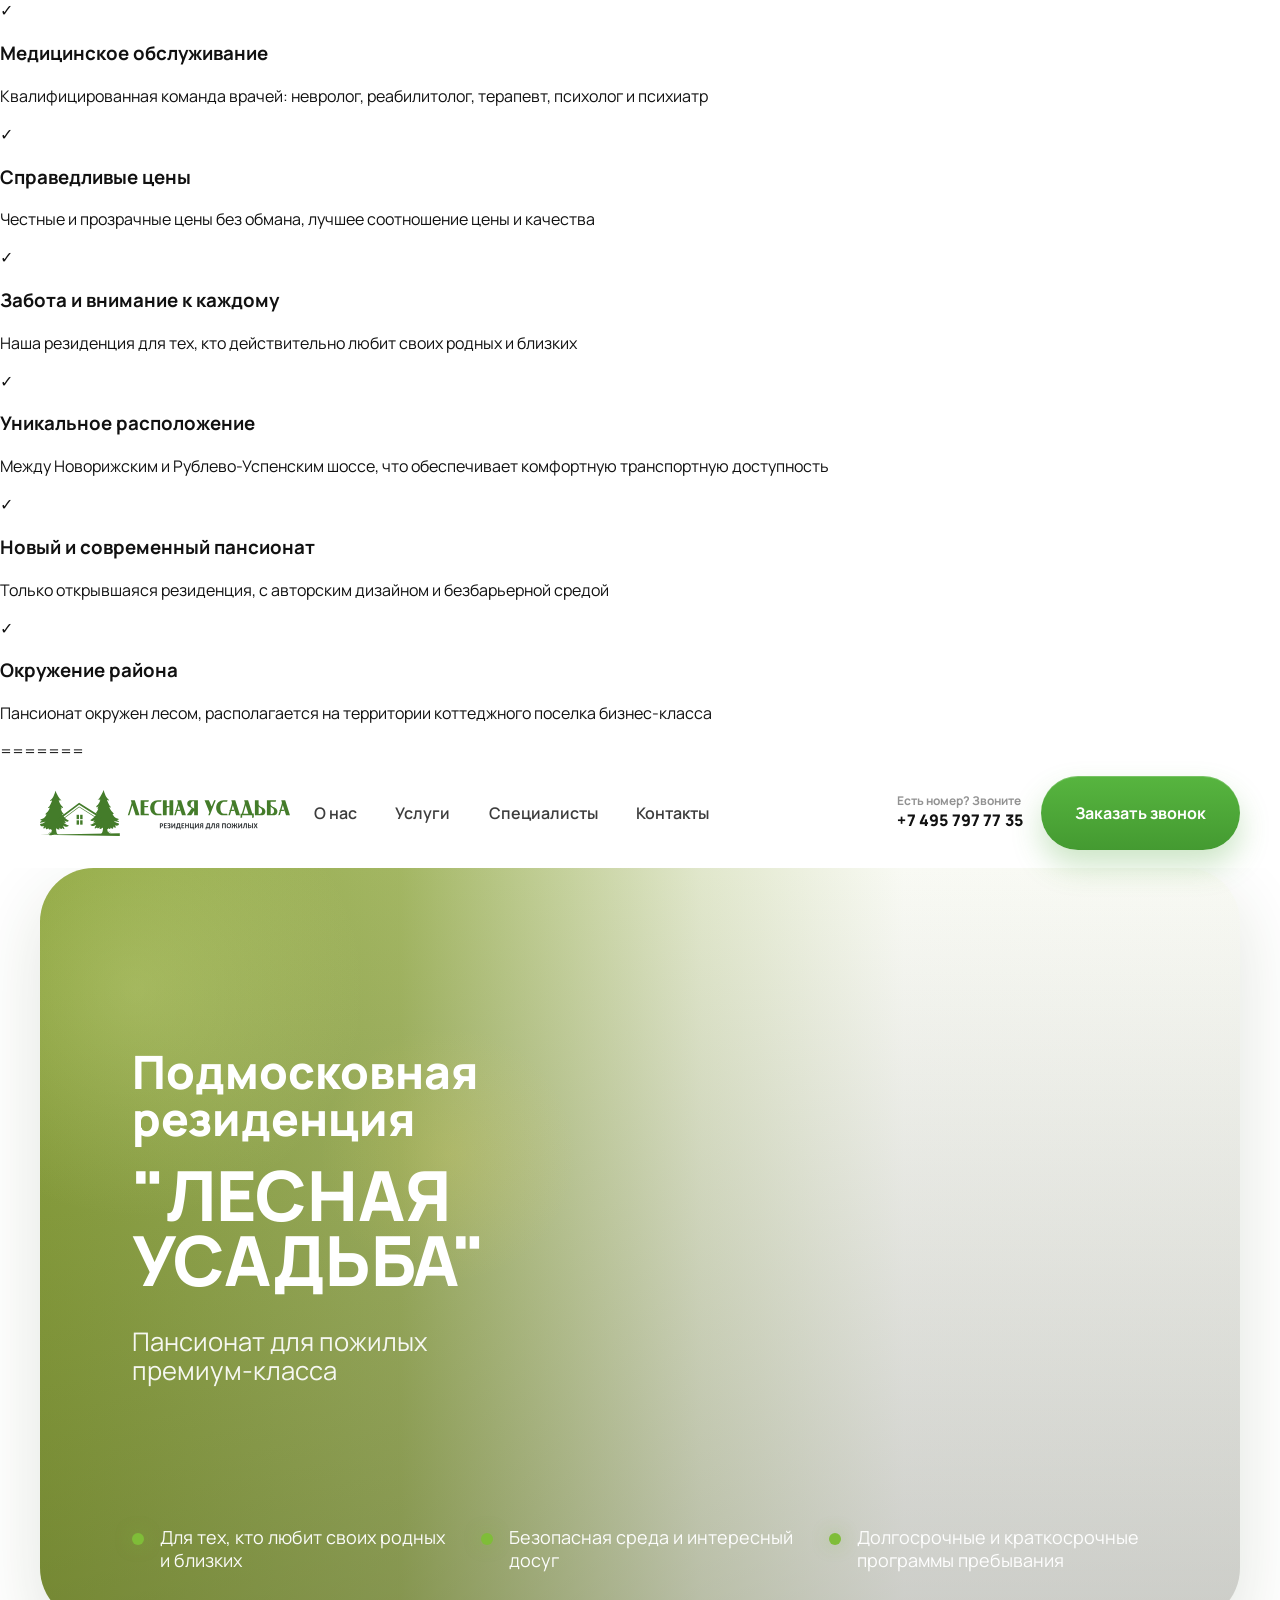
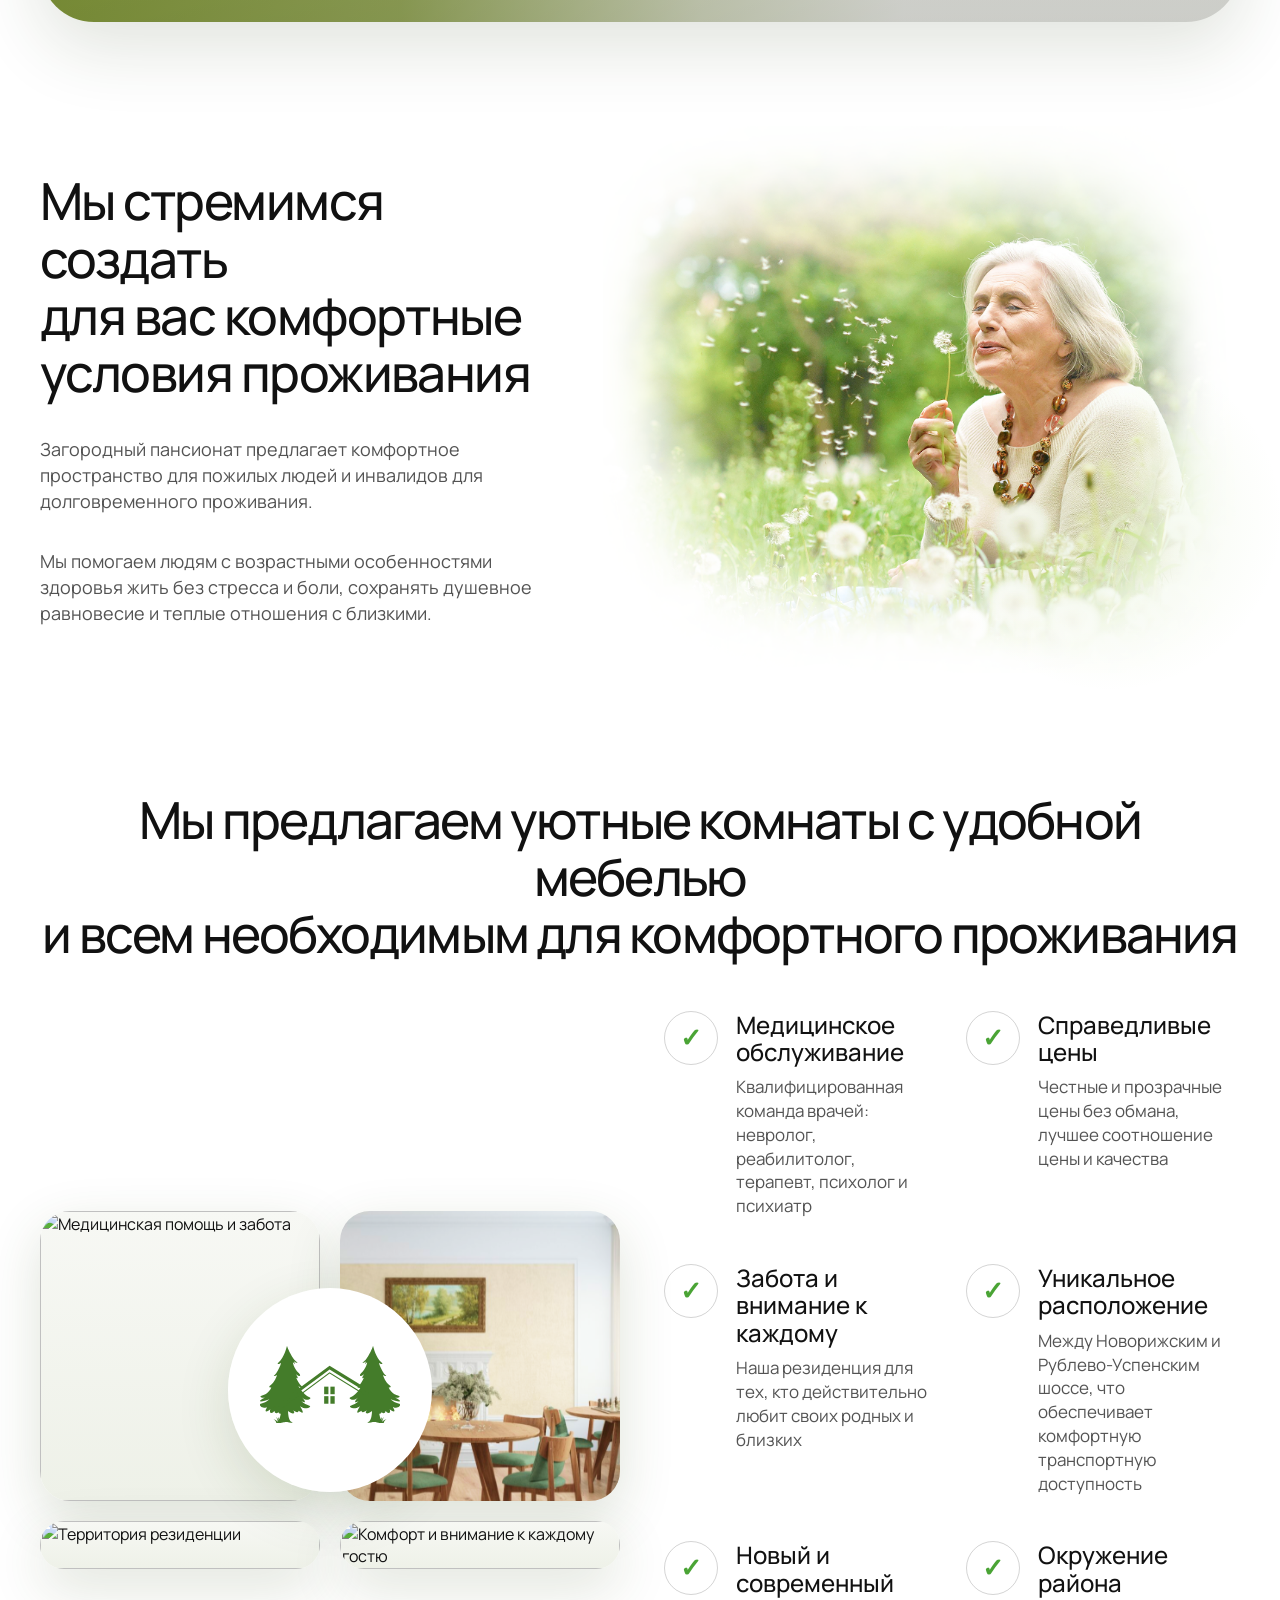
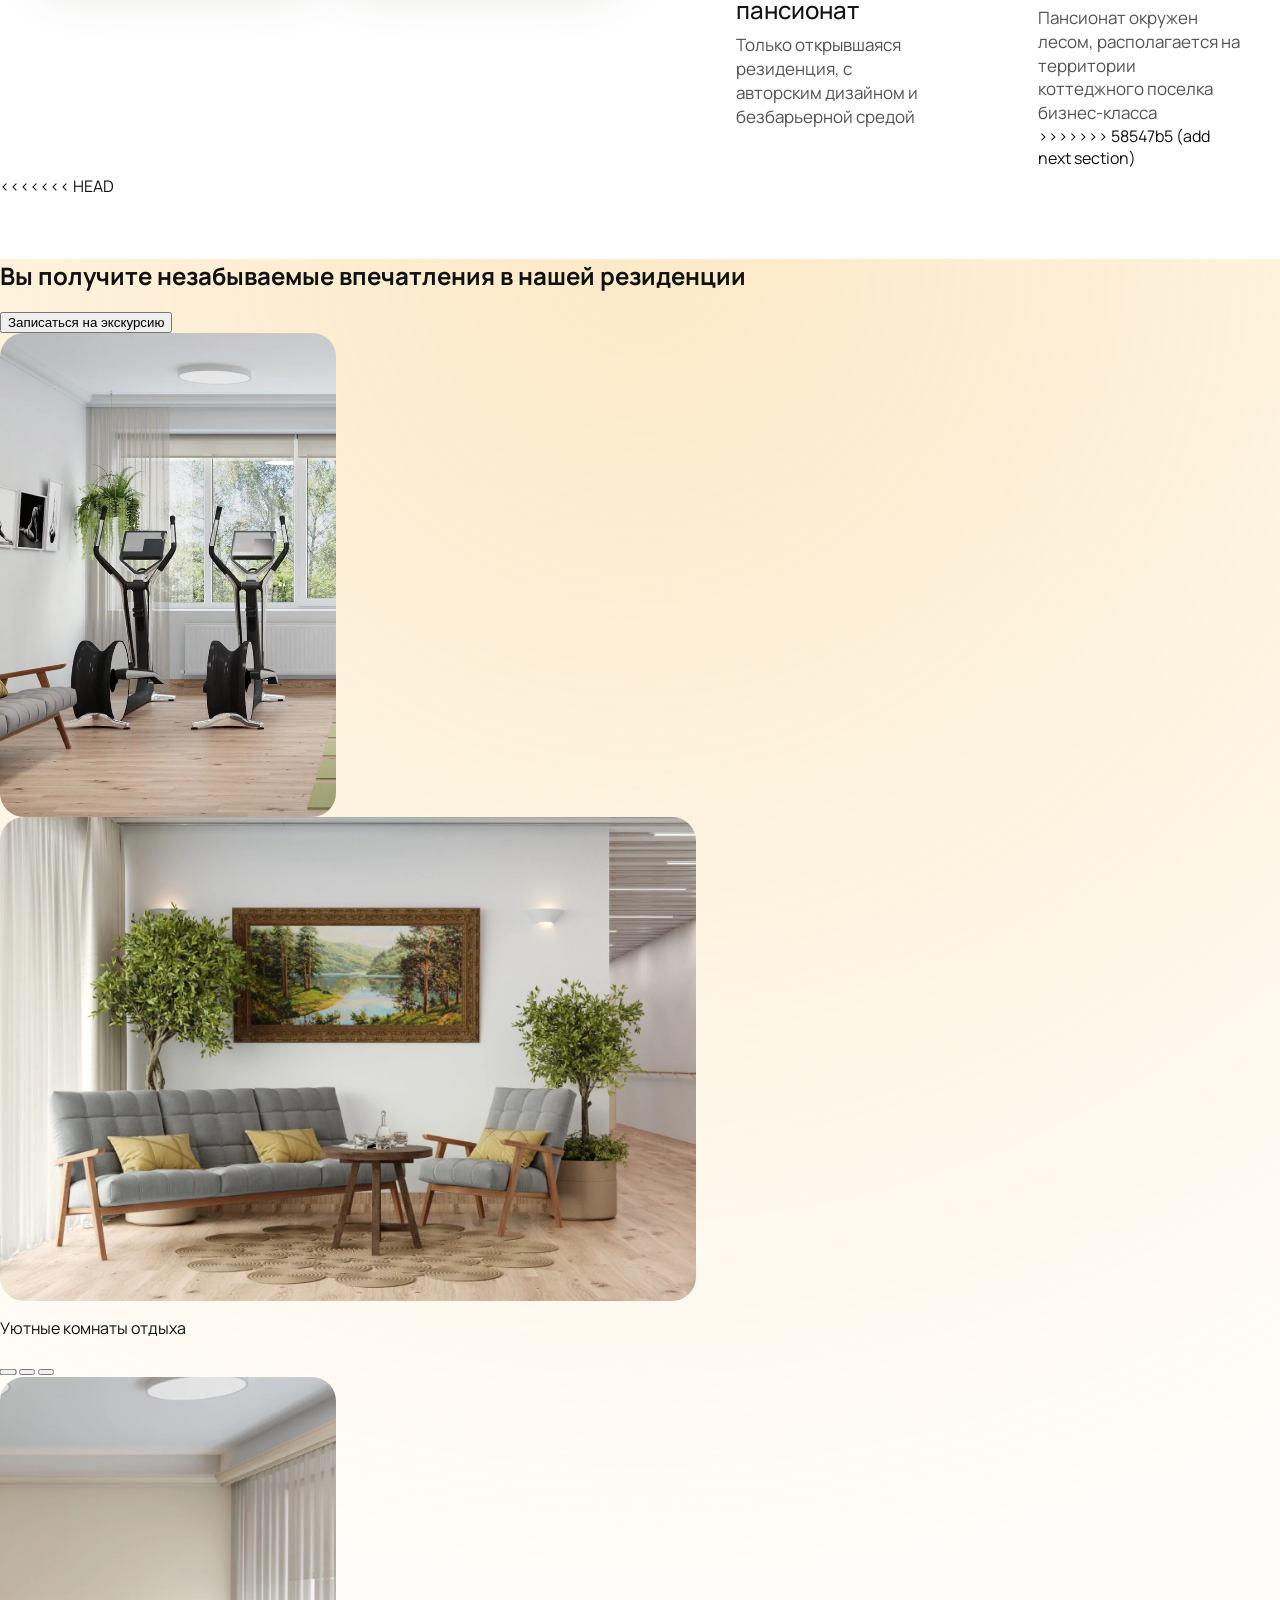
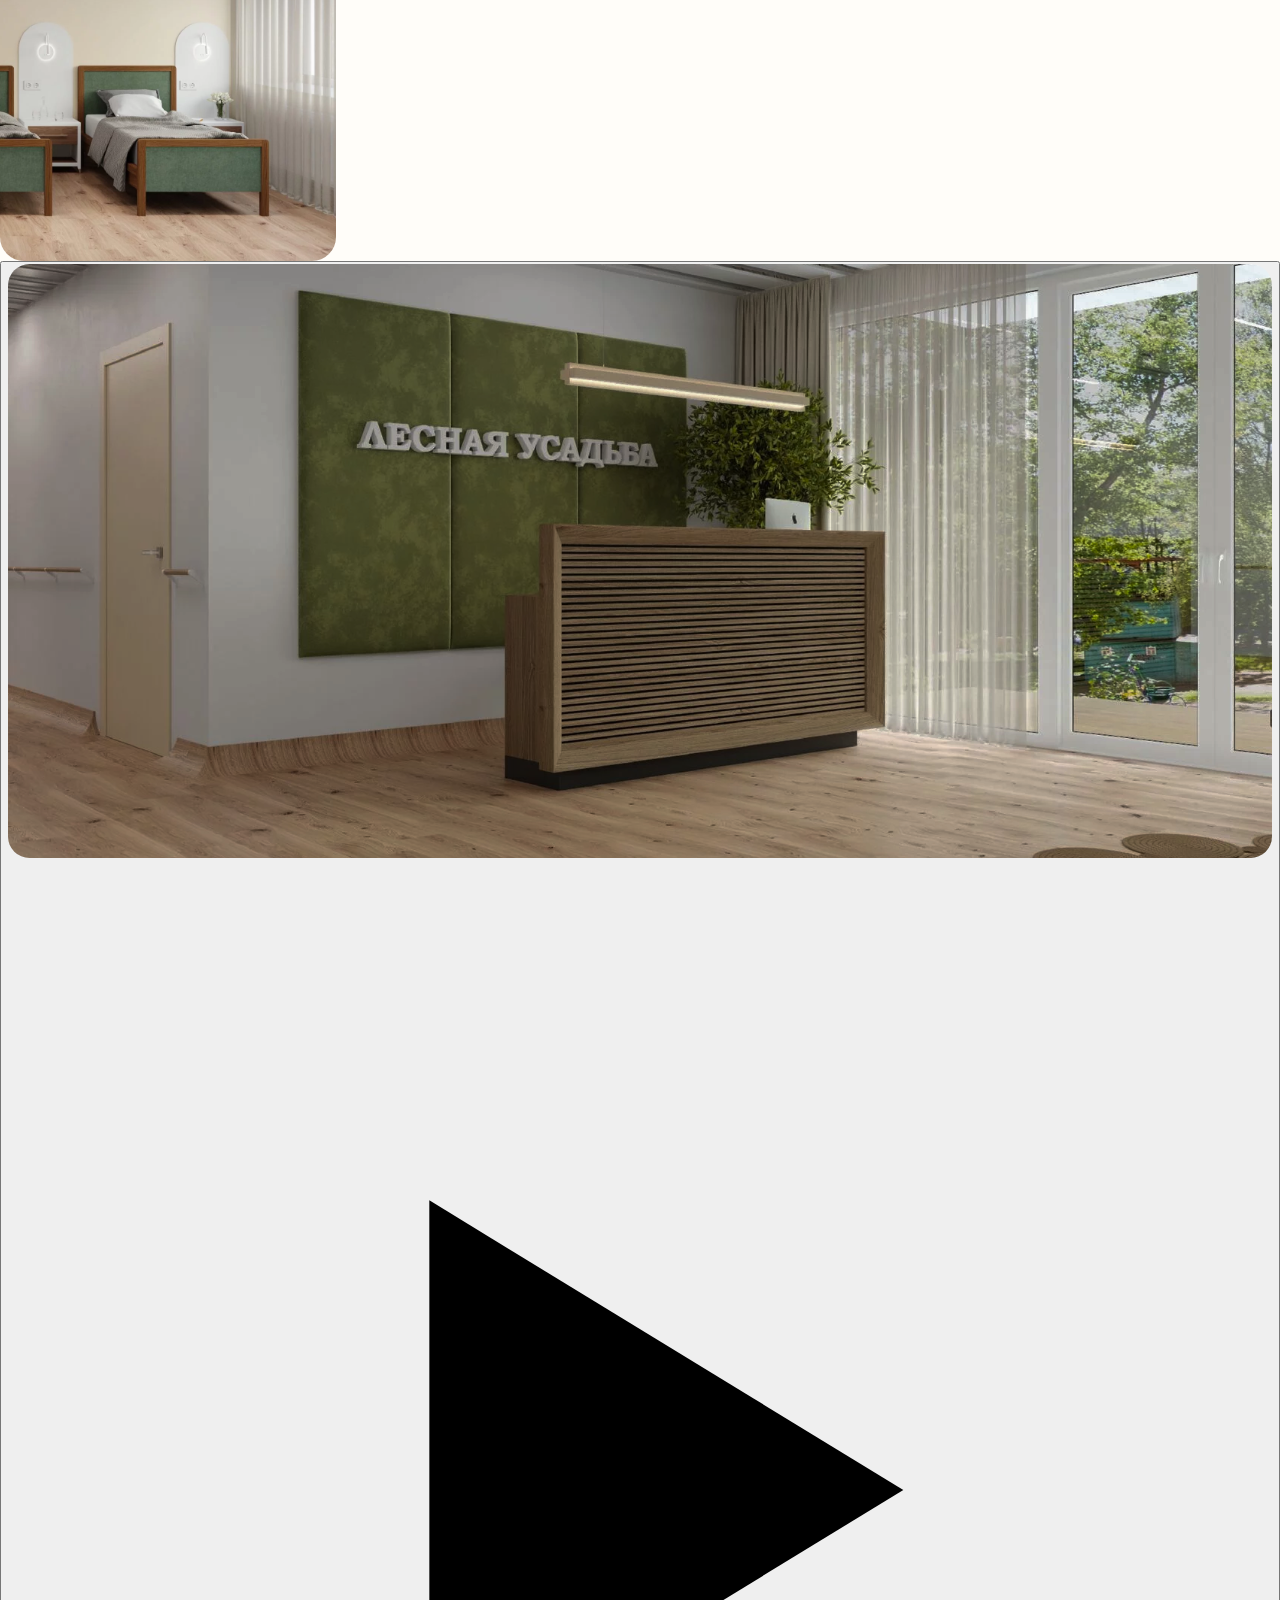
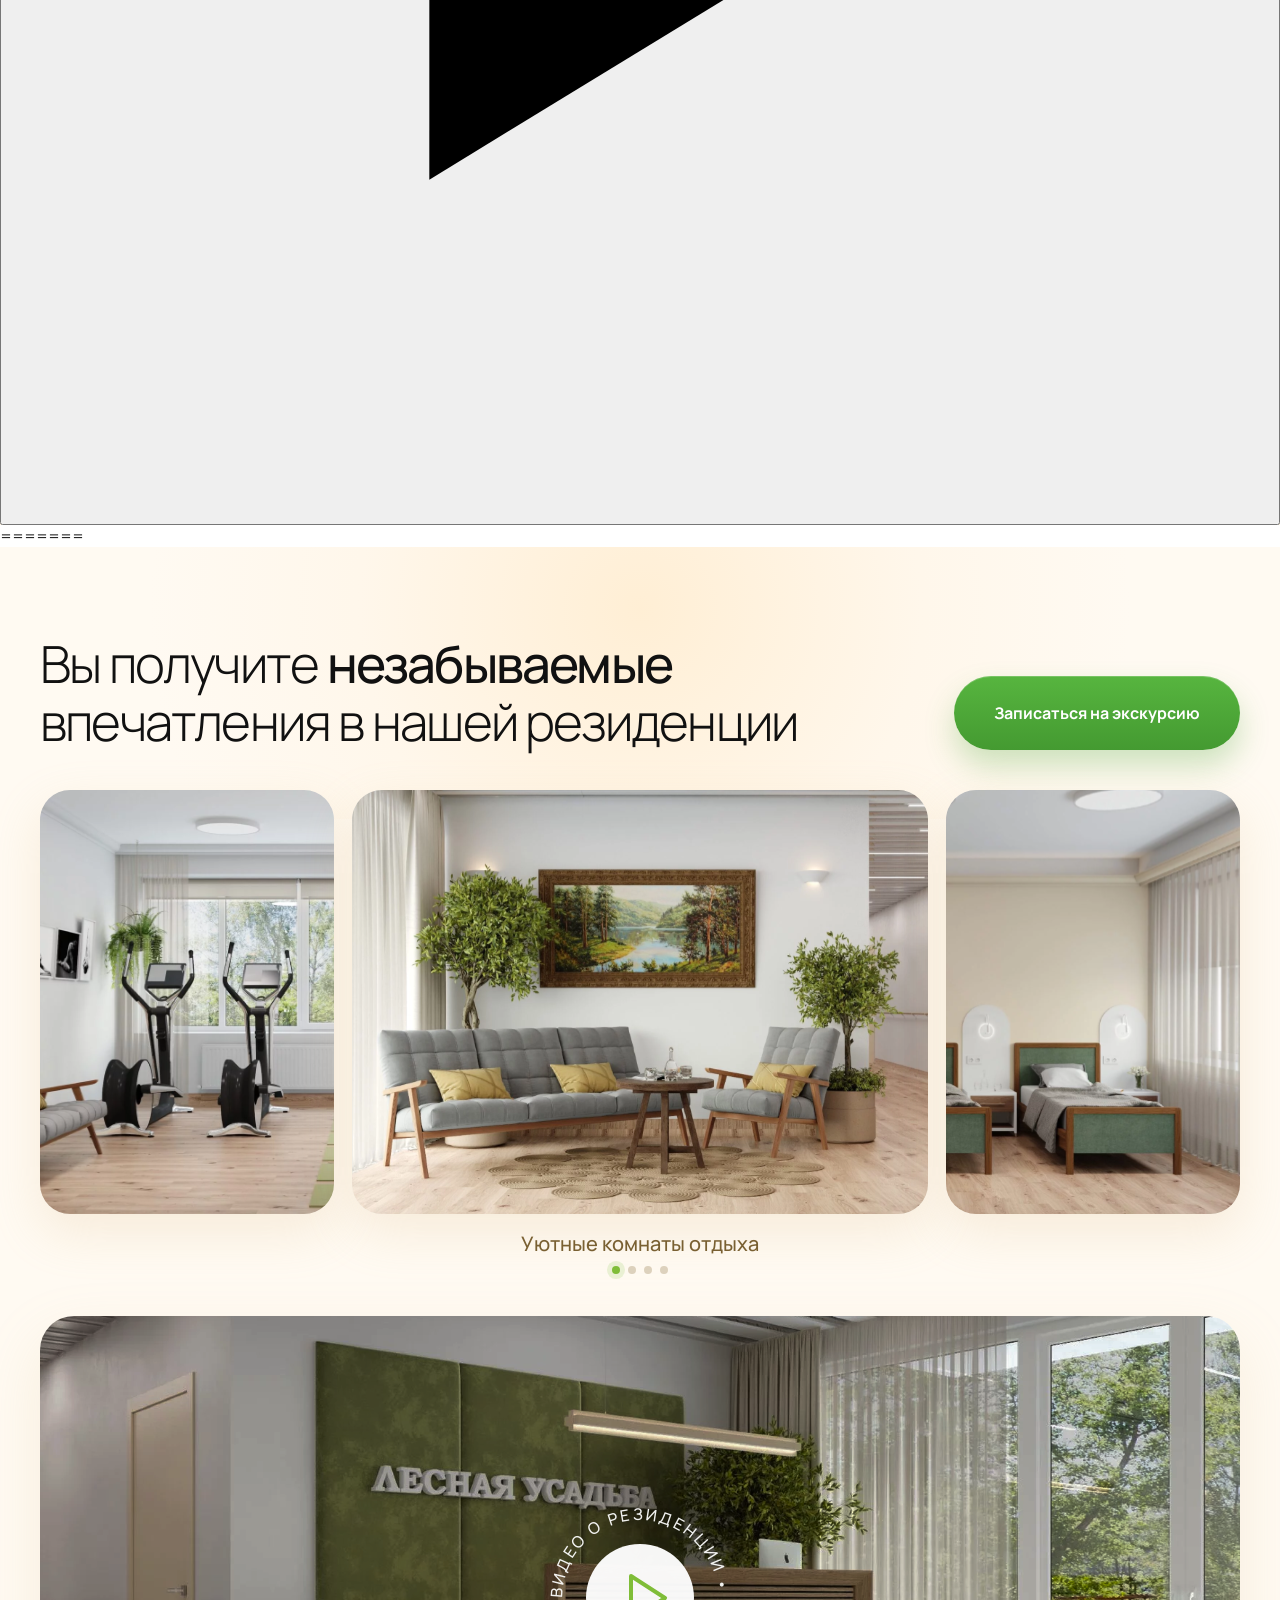
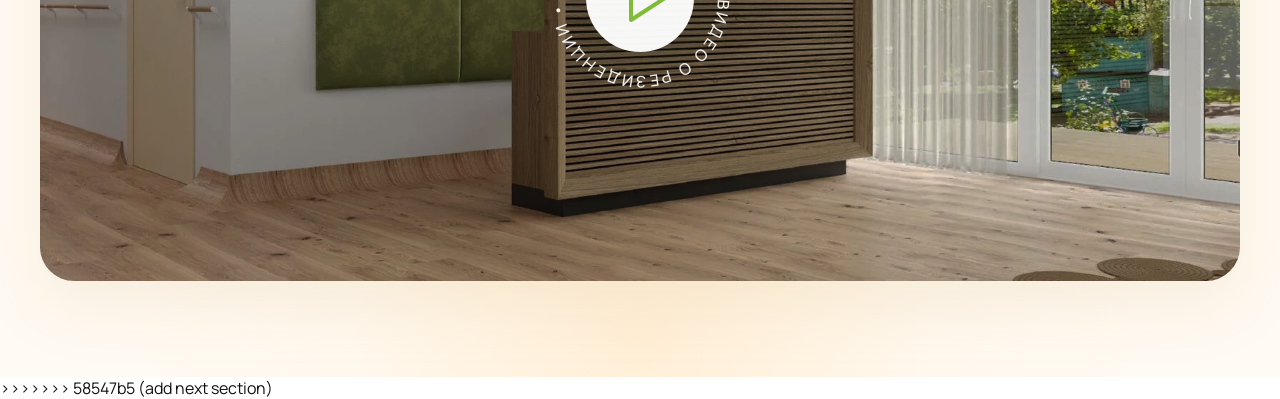
==== commit c247cb2a: "fix all of them" ====
--- a/html/index.html
+++ b/html/index.html
@@ -1,8 +1,13 @@
+<<<<<<< HEAD
 <!DOCTYPE html>
+=======
+﻿<!DOCTYPE html>
+>>>>>>> 58547b5 (add next section)
 <html lang="ru">
 <head>
   <meta charset="UTF-8">
   <meta name="viewport" content="width=device-width, initial-scale=1.0">
+<<<<<<< HEAD
   <title>Лесная усадьба</title>
   <script src="https://cdn.tailwindcss.com"></script>
   <script>
@@ -355,11 +360,176 @@
                   <p class="mt-3 text-[16px] leading-[1.15] text-black/65 lg:text-[18px]">
                     Пансионат окружен лесом, располагается на территории коттеджного поселка бизнес-класса
                   </p>
-                </div>
-              </article>
-            </div>
-          </div>
-        </div>
+=======
+  <title>Лесная Усадьба</title>
+  <link rel="preconnect" href="https://fonts.googleapis.com">
+  <link rel="preconnect" href="https://fonts.gstatic.com" crossorigin>
+  <link href="https://fonts.googleapis.com/css2?family=Manrope:wght@400;500;700;800&display=swap" rel="stylesheet">
+  <link rel="stylesheet" href="../css/style.css">
+</head>
+<body>
+  <div class="page-shell">
+    <header class="site-header">
+      <div class="container">
+        <nav class="navbar">
+          <a class="navbar__brand" href="#">
+            <img src="../images/Logo.svg" alt="Лесная Усадьба">
+          </a>
+
+          <input class="navbar__toggle" type="checkbox" id="menu-toggle">
+          <label class="navbar__burger" for="menu-toggle" aria-label="Открыть меню">
+            <span></span>
+            <span></span>
+            <span></span>
+          </label>
+
+          <div class="navbar__panel">
+            <ul class="navbar__menu">
+              <li><a href="#">О нас</a></li>
+              <li><a href="#">Услуги</a></li>
+              <li><a href="#">Специалисты</a></li>
+              <li><a href="#">Контакты</a></li>
+            </ul>
+
+            <div class="navbar__actions">
+              <a class="navbar__phone" href="tel:+74957977735">
+                <span>Есть номер? Звоните</span>
+                <strong>+7 495 797 77 35</strong>
+              </a>
+              <a class="button button--primary" href="#">Заказать звонок</a>
+            </div>
+          </div>
+        </nav>
+      </div>
+    </header>
+
+    <main>
+      <section class="hero">
+        <div class="container">
+          <div class="hero__card">
+            <div class="hero__content">
+              <p class="hero__eyebrow">Подмосковная резиденция</p>
+              <h1 class="hero__title">"Лесная усадьба"</h1>
+              <p class="hero__subtitle">Пансионат для пожилых премиум-класса</p>
+            </div>
+
+            <ul class="hero__features">
+              <li>Для тех, кто любит своих родных и близких</li>
+              <li>Безопасная среда и интересный досуг</li>
+              <li>Долгосрочные и краткосрочные программы пребывания</li>
+            </ul>
+          </div>
+        </div>
+      </section>
+
+      <section class="comfort-section">
+        <div class="container">
+          <div class="comfort-section__layout">
+            <div class="comfort-section__content">
+              <h2 class="comfort-section__title">
+                <span>Мы стремимся создать</span>
+                <span>для вас комфортные</span>
+                <span>условия проживания</span>
+              </h2>
+
+              <p class="comfort-section__text">
+                Загородный пансионат предлагает комфортное пространство для пожилых людей и инвалидов для долговременного проживания.
+              </p>
+
+              <p class="comfort-section__text">
+                Мы помогаем людям с возрастными особенностями здоровья жить без стресса и боли, сохранять душевное равновесие и теплые отношения с близкими.
+              </p>
+            </div>
+
+            <div class="comfort-section__media">
+              <div class="comfort-section__image-card">
+                <img src="../images/IMageBlure.png" alt="Комфортные условия проживания" loading="lazy">
+              </div>
+            </div>
+          </div>
+        </div>
+      </section>
+
+      <section class="features-section">
+        <div class="container">
+          <h2 class="features-section__title">
+            <span>Мы предлагаем уютные комнаты с удобной мебелью</span>
+            <span>и всем необходимым для комфортного проживания</span>
+          </h2>
+
+          <div class="features-section__layout">
+            <div class="features-section__gallery">
+              <div class="features-section__photo features-section__photo--one">
+                <img src="../images/Image-01.svg" alt="Медицинская помощь и забота" loading="lazy">
+              </div>
+              <div class="features-section__photo features-section__photo--two">
+                <img src="../images/Image-02.svg" alt="Уютные комнаты пансионата" loading="lazy">
+              </div>
+              <div class="features-section__photo features-section__photo--three">
+                <img src="../images/Image-03.svg" alt="Территория резиденции" loading="lazy">
+              </div>
+              <div class="features-section__photo features-section__photo--four">
+                <img src="../images/Image-04.svg" alt="Комфорт и внимание к каждому гостю" loading="lazy">
+              </div>
+
+              <div class="features-section__logo-badge">
+                <img src="../images/LogoCHecks.svg" alt="Лесная Усадьба">
+              </div>
+            </div>
+
+            <div class="features-section__list">
+              <article class="feature-card">
+                <span class="feature-card__icon" aria-hidden="true"></span>
+                <div>
+                  <h3 class="feature-card__title">Медицинское обслуживание</h3>
+                  <p class="feature-card__text">Квалифицированная команда врачей: невролог, реабилитолог, терапевт, психолог и психиатр</p>
+                </div>
+              </article>
+
+              <article class="feature-card">
+                <span class="feature-card__icon" aria-hidden="true"></span>
+                <div>
+                  <h3 class="feature-card__title">Справедливые цены</h3>
+                  <p class="feature-card__text">Честные и прозрачные цены без обмана, лучшее соотношение цены и качества</p>
+                </div>
+              </article>
+
+              <article class="feature-card">
+                <span class="feature-card__icon" aria-hidden="true"></span>
+                <div>
+                  <h3 class="feature-card__title">Забота и внимание к каждому</h3>
+                  <p class="feature-card__text">Наша резиденция для тех, кто действительно любит своих родных и близких</p>
+                </div>
+              </article>
+
+              <article class="feature-card">
+                <span class="feature-card__icon" aria-hidden="true"></span>
+                <div>
+                  <h3 class="feature-card__title">Уникальное расположение</h3>
+                  <p class="feature-card__text">Между Новорижским и Рублево-Успенским шоссе, что обеспечивает комфортную транспортную доступность</p>
+                </div>
+              </article>
+
+              <article class="feature-card">
+                <span class="feature-card__icon" aria-hidden="true"></span>
+                <div>
+                  <h3 class="feature-card__title">Новый и современный пансионат</h3>
+                  <p class="feature-card__text">Только открывшаяся резиденция, с авторским дизайном и безбарьерной средой</p>
+                </div>
+              </article>
+
+              <article class="feature-card">
+                <span class="feature-card__icon" aria-hidden="true"></span>
+                <div>
+                  <h3 class="feature-card__title">Окружение района</h3>
+                  <p class="feature-card__text">Пансионат окружен лесом, располагается на территории коттеджного поселка бизнес-класса</p>
+>>>>>>> 58547b5 (add next section)
+                </div>
+              </article>
+            </div>
+          </div>
+        </div>
+<<<<<<< HEAD
       </div>
     </section>
 
@@ -536,5 +706,70 @@
       });
     }
   </script>
+=======
+      </section>
+
+      <section class="impressions-section">
+        <div class="container">
+          <div class="impressions-section__shell">
+            <div class="impressions-section__header">
+              <h2 class="impressions-section__title">
+                <span>Вы получите <strong>незабываемые</strong></span>
+                <span>впечатления в нашей резиденции</span>
+              </h2>
+
+              <a class="button button--primary impressions-section__button" href="#">Записаться на экскурсию</a>
+            </div>
+
+            <div class="impressions-section__slider" aria-label="Слайдер резиденции">
+              <div class="impressions-slider__track">
+                <article class="impressions-slide">
+                  <img src="../images/Image-04-1.svg" alt="Тренажерный зал резиденции" loading="lazy">
+                </article>
+
+                <article class="impressions-slide impressions-slide--featured">
+                  <img src="../images/Image-04-2.svg" alt="Уютные комнаты отдыха" loading="lazy">
+                </article>
+
+                <article class="impressions-slide">
+                  <img src="../images/Image-04-3.svg" alt="Комфортная спальня резиденции" loading="lazy">
+                </article>
+              </div>
+
+              <div class="impressions-slider__footer">
+                <p class="impressions-slider__caption">Уютные комнаты отдыха</p>
+
+                <div class="impressions-slider__pagination" aria-label="Пагинация слайдера">
+                  <span class="is-active" aria-hidden="true"></span>
+                  <span aria-hidden="true"></span>
+                  <span aria-hidden="true"></span>
+                  <span aria-hidden="true"></span>
+                </div>
+              </div>
+            </div>
+
+            <div class="impressions-section__video" aria-label="Видео о резиденции">
+              <img src="../images/Видео.svg" alt="Видео о резиденции" loading="lazy">
+              <div class="impressions-section__video-badge" aria-hidden="true">
+                <svg viewBox="0 0 220 220" role="presentation">
+                  <defs>
+                    <path id="video-badge-path" d="M110,110 m-78,0 a78,78 0 1,1 156,0 a78,78 0 1,1 -156,0"></path>
+                  </defs>
+                  <g class="impressions-section__video-badge-ring">
+                    <text class="impressions-section__video-badge-text">
+                      <textPath href="#video-badge-path">ВИДЕО О РЕЗИДЕНЦИИ • ВИДЕО О РЕЗИДЕНЦИИ •</textPath>
+                    </text>
+                  </g>
+                  <circle class="impressions-section__video-badge-core" cx="110" cy="110" r="54"></circle>
+                  <path class="impressions-section__video-badge-play" d="M101 88 L135 110 L101 132 Z"></path>
+                </svg>
+              </div>
+            </div>
+          </div>
+        </div>
+      </section>
+    </main>
+  </div>
+>>>>>>> 58547b5 (add next section)
 </body>
 </html>
--- a/css/style.css
+++ b/css/style.css
@@ -0,0 +1,1183 @@
+@charset "UTF-8";
+* {
+  box-sizing: border-box;
+}
+
+html {
+  scroll-behavior: smooth;
+}
+
+body {
+  margin: 0;
+  font-family: "Manrope", sans-serif;
+  background: #ffffff;
+  color: #111111;
+}
+
+a {
+  color: inherit;
+  text-decoration: none;
+}
+
+img {
+  display: block;
+  max-width: 100%;
+}
+
+ul {
+  margin: 0;
+  padding: 0;
+  list-style: none;
+}
+
+.page-shell {
+  min-height: 100vh;
+}
+
+.container {
+  width: min(100% - 32px, 1200px);
+  margin: 0 auto;
+}
+
+.site-header {
+  position: relative;
+  z-index: 20;
+  padding: 14px 0 18px;
+  background: #ffffff;
+}
+
+.navbar {
+  z-index: 21;
+  display: flex;
+  align-items: center;
+  gap: 24px;
+  position: relative;
+}
+
+.navbar__brand {
+  width: 250px;
+  flex: 0 0 auto;
+  transition: transform 0.3s ease, filter 0.3s ease;
+}
+.navbar__brand:hover {
+  transform: translateY(-2px) scale(1.01);
+  filter: drop-shadow(0 12px 20px rgba(74, 164, 53, 0.16));
+}
+
+.navbar__toggle {
+  display: none;
+}
+
+.navbar__burger {
+  display: none;
+  width: 48px;
+  height: 48px;
+  border-radius: 16px;
+  background: rgba(74, 164, 53, 0.08);
+  border: 1px solid rgba(74, 164, 53, 0.18);
+  cursor: pointer;
+  align-items: center;
+  justify-content: center;
+  flex-direction: column;
+  gap: 5px;
+  transition: transform 0.25s ease, background 0.25s ease, border-color 0.25s ease;
+}
+.navbar__burger:hover {
+  transform: translateY(-2px);
+  background: rgba(74, 164, 53, 0.14);
+  border-color: rgba(74, 164, 53, 0.28);
+}
+.navbar__burger span {
+  width: 22px;
+  height: 2px;
+  border-radius: 999px;
+  background: #111111;
+  transition: transform 0.25s ease, opacity 0.25s ease;
+}
+
+.navbar__panel {
+  z-index: 30;
+  display: flex;
+  align-items: center;
+  justify-content: space-between;
+  gap: 28px;
+  flex: 1;
+}
+
+.navbar__menu {
+  display: flex;
+  align-items: center;
+  gap: clamp(18px, 3vw, 50px);
+}
+.navbar__menu a {
+  position: relative;
+  font-size: 16px;
+  font-weight: 600;
+  color: rgba(17, 17, 17, 0.82);
+  transition: color 0.25s ease, transform 0.25s ease;
+}
+.navbar__menu a::after {
+  content: "";
+  position: absolute;
+  left: 0;
+  bottom: -7px;
+  width: 100%;
+  height: 2px;
+  border-radius: 999px;
+  background: #4aa435;
+  transform: scaleX(0);
+  transform-origin: center;
+  transition: transform 0.25s ease;
+}
+.navbar__menu a:hover {
+  color: #2e7c1f;
+  transform: translateY(-2px);
+}
+.navbar__menu a:hover::after {
+  transform: scaleX(1);
+}
+
+.navbar__actions {
+  display: flex;
+  align-items: center;
+  gap: 18px;
+}
+
+.navbar__phone {
+  display: flex;
+  flex-direction: column;
+  gap: 2px;
+  white-space: nowrap;
+  transition: transform 0.3s ease, color 0.3s ease;
+}
+.navbar__phone:hover {
+  transform: translateY(-2px);
+}
+.navbar__phone span {
+  color: rgba(17, 17, 17, 0.46);
+  font-size: 12px;
+  font-weight: 700;
+  line-height: 1;
+  font-family: "Manrope", sans-serif;
+}
+.navbar__phone strong {
+  font-size: 16px;
+  font-weight: 800;
+  letter-spacing: 0.01em;
+}
+
+.button {
+  display: inline-flex;
+  align-items: center;
+  justify-content: center;
+  min-height: 74px;
+  padding: 14px 34px;
+  border-radius: 999px;
+  font-size: 16px;
+  font-weight: 700;
+  transition: transform 0.25s ease, background 0.25s ease, box-shadow 0.25s ease;
+}
+
+.button:hover {
+  transform: translateY(-3px);
+}
+
+.button--primary {
+  color: #ffffff;
+  background: linear-gradient(180deg, #57b53f 0%, #449a31 100%);
+  box-shadow: inset 0 1px 0 rgba(255, 255, 255, 0.2), 0 16px 30px rgba(74, 164, 53, 0.28);
+}
+.button--primary:hover {
+  box-shadow: inset 0 1px 0 rgba(255, 255, 255, 0.22), 0 20px 36px rgba(74, 164, 53, 0.35);
+}
+
+.hero {
+  padding-bottom: 28px;
+}
+
+.hero__card {
+  min-height: 754px;
+  padding: 180px 92px 50px;
+  border-radius: 54px;
+  position: relative;
+  overflow: hidden;
+  background: linear-gradient(90deg, rgba(126, 153, 36, 0.88) 0%, rgba(126, 153, 36, 0.72) 30%, rgba(126, 153, 36, 0.24) 55%, rgba(126, 153, 36, 0.05) 72%), url("../images/bgOfHero.svg") center/cover no-repeat;
+  box-shadow: 0 26px 70px rgba(43, 63, 20, 0.14);
+  display: flex;
+  flex-direction: column;
+  justify-content: space-between;
+  transition: transform 0.35s ease, box-shadow 0.35s ease;
+}
+.hero__card:hover {
+  transform: translateY(-4px);
+  box-shadow: 0 34px 80px rgba(43, 63, 20, 0.18);
+}
+.hero__card::before {
+  content: "";
+  position: absolute;
+  inset: 0;
+  background: radial-gradient(circle at 8% 16%, rgba(223, 237, 160, 0.26), transparent 18%), radial-gradient(circle at 34% 38%, rgba(232, 214, 99, 0.18), transparent 14%), linear-gradient(180deg, rgba(255, 255, 255, 0.01) 0%, rgba(0, 0, 0, 0.18) 100%);
+  pointer-events: none;
+}
+
+.hero__content,
+.hero__features {
+  position: relative;
+  z-index: 1;
+}
+
+.hero__content {
+  max-width: 610px;
+  transition: transform 0.35s ease;
+}
+
+.hero__card:hover .hero__content {
+  transform: translateY(-4px);
+}
+
+.hero__eyebrow {
+  margin: 0 0 20px;
+  font-size: clamp(28px, 3.7vw, 46px);
+  font-weight: 800;
+  line-height: 1.03;
+  color: #ffffff;
+}
+
+.hero__title {
+  margin: 0;
+  font-size: clamp(50px, 5.4vw, 76px);
+  font-weight: 800;
+  line-height: 0.94;
+  text-transform: uppercase;
+  color: #ffffff;
+}
+
+.hero__subtitle {
+  margin: 34px 0 0;
+  max-width: 370px;
+  font-size: clamp(20px, 2vw, 30px);
+  line-height: 1.14;
+  color: rgba(255, 255, 255, 0.92);
+}
+
+.hero__features {
+  display: grid;
+  grid-template-columns: repeat(3, minmax(0, 1fr));
+  gap: 30px;
+}
+.hero__features li {
+  display: flex;
+  align-items: flex-start;
+  gap: 16px;
+  font-size: 18px;
+  line-height: 1.28;
+  color: rgba(255, 255, 255, 0.97);
+  transition: transform 0.3s ease, color 0.3s ease;
+}
+.hero__features li:hover {
+  transform: translateY(-4px);
+  color: #ffffff;
+}
+.hero__features li::before {
+  content: "";
+  width: 12px;
+  height: 12px;
+  margin-top: 7px;
+  flex: 0 0 auto;
+  border-radius: 50%;
+  background: #7fbd38;
+  box-shadow: 0 0 18px rgba(127, 189, 56, 0.45);
+  transition: transform 0.3s ease, box-shadow 0.3s ease;
+}
+.hero__features li:hover::before {
+  transform: scale(1.15);
+  box-shadow: 0 0 24px rgba(127, 189, 56, 0.62);
+}
+
+@media (max-width: 1199px) {
+  .container {
+    width: min(100% - 28px, 1200px);
+  }
+  .navbar__brand {
+    width: 224px;
+  }
+  .navbar__panel {
+    gap: 20px;
+  }
+  .navbar__menu a {
+    font-size: 15px;
+  }
+  .navbar__phone strong {
+    font-size: 15px;
+  }
+  .button {
+    min-height: 66px;
+    padding: 14px 28px;
+    font-size: 15px;
+  }
+  .hero__card {
+    min-height: 680px;
+    padding: 154px 62px 42px;
+    border-radius: 42px;
+  }
+  .hero__features {
+    gap: 22px;
+  }
+  .hero__features li {
+    font-size: 17px;
+  }
+}
+@media (max-width: 991px) {
+  .site-header {
+    padding: 12px 0 14px;
+  }
+  .navbar {
+    justify-content: space-between;
+  }
+  .navbar__brand {
+    width: 200px;
+  }
+  .navbar__burger {
+    display: inline-flex;
+    z-index: 3;
+  }
+  .navbar__panel {
+    position: absolute;
+    top: calc(100% + 12px);
+    left: 0;
+    right: 0;
+    display: none;
+    flex-direction: column;
+    align-items: stretch;
+    padding: 20px;
+    border-radius: 28px;
+    background: rgba(255, 255, 255, 0.98);
+    border: 1px solid rgba(17, 17, 17, 0.08);
+    box-shadow: 0 18px 54px rgba(53, 79, 23, 0.16);
+  }
+  .navbar__menu {
+    flex-direction: column;
+    align-items: flex-start;
+    gap: 18px;
+  }
+  .navbar__actions {
+    flex-direction: column;
+    align-items: stretch;
+  }
+  .navbar__phone {
+    white-space: normal;
+  }
+  .navbar__toggle:checked ~ .navbar__panel {
+    display: flex;
+  }
+  .navbar__toggle:checked + .navbar__burger span:nth-child(1) {
+    transform: translateY(7px) rotate(45deg);
+  }
+  .navbar__toggle:checked + .navbar__burger span:nth-child(2) {
+    opacity: 0;
+  }
+  .navbar__toggle:checked + .navbar__burger span:nth-child(3) {
+    transform: translateY(-7px) rotate(-45deg);
+  }
+  .hero__card {
+    min-height: auto;
+    padding: 124px 38px 36px;
+    background: linear-gradient(180deg, rgba(126, 153, 36, 0.9) 0%, rgba(126, 153, 36, 0.68) 34%, rgba(19, 30, 11, 0.26) 100%), url("../images/bgOfHero.svg") 62% center/cover no-repeat;
+  }
+  .hero__content {
+    max-width: 100%;
+    margin-bottom: 250px;
+  }
+  .hero__eyebrow {
+    max-width: 520px;
+  }
+  .hero__subtitle {
+    max-width: 410px;
+    margin-top: 24px;
+  }
+  .hero__features {
+    grid-template-columns: 1fr;
+    gap: 18px;
+    max-width: 560px;
+  }
+}
+@media (max-width: 640px) {
+  .container {
+    width: min(100% - 20px, 1200px);
+  }
+  .navbar__brand {
+    width: 170px;
+  }
+  .navbar__burger {
+    width: 44px;
+    height: 44px;
+    border-radius: 14px;
+  }
+  .hero {
+    padding-bottom: 20px;
+  }
+  .hero__card {
+    padding: 108px 22px 24px;
+    border-radius: 28px;
+    background: linear-gradient(180deg, rgba(126, 153, 36, 0.92) 0%, rgba(126, 153, 36, 0.72) 28%, rgba(20, 29, 14, 0.44) 100%), url("../images/bgOfHero.svg") 66% center/cover no-repeat;
+  }
+  .hero__content {
+    margin-bottom: 170px;
+  }
+  .hero__eyebrow {
+    margin-bottom: 12px;
+    font-size: 24px;
+  }
+  .hero__title {
+    font-size: 42px;
+    line-height: 0.98;
+  }
+  .hero__subtitle {
+    margin-top: 18px;
+    font-size: 18px;
+    max-width: 270px;
+  }
+  .hero__features li {
+    gap: 14px;
+    font-size: 15px;
+  }
+  .hero__features li::before {
+    width: 10px;
+    height: 10px;
+    margin-top: 7px;
+  }
+  .button {
+    min-height: 58px;
+    padding: 14px 20px;
+    font-size: 15px;
+  }
+}
+.comfort-section {
+  padding: 76px 0 34px;
+  position: relative;
+  overflow: hidden;
+}
+.comfort-section::before {
+  content: "";
+  position: absolute;
+  inset: auto 0 18px auto;
+  width: 340px;
+  height: 340px;
+  background: radial-gradient(circle, rgba(127, 189, 56, 0.1) 0%, rgba(127, 189, 56, 0) 72%);
+  pointer-events: none;
+}
+
+.comfort-section__layout {
+  display: grid;
+  grid-template-columns: minmax(0, 0.9fr) minmax(0, 1.1fr);
+  align-items: center;
+  gap: 42px;
+}
+
+.comfort-section__content {
+  max-width: 540px;
+}
+
+.comfort-section__title {
+  margin: 0;
+  font-size: clamp(34px, 4vw, 52px);
+  font-weight: 500;
+  line-height: 1.12;
+  letter-spacing: -0.03em;
+  color: #111111;
+  transition: transform 0.35s ease;
+}
+.comfort-section__title span {
+  display: block;
+}
+
+.comfort-section__text {
+  margin: 0;
+  max-width: 500px;
+  font-size: 18px;
+  line-height: 1.45;
+  color: rgba(17, 17, 17, 0.72);
+  transition: transform 0.3s ease, color 0.3s ease;
+}
+.comfort-section__text + .comfort-section__text {
+  margin-top: 34px;
+}
+.comfort-section__text:first-of-type {
+  margin-top: 34px;
+}
+.comfort-section__text:hover {
+  transform: translateX(6px);
+  color: #111111;
+}
+
+.comfort-section__media {
+  display: flex;
+  justify-content: flex-end;
+}
+
+.comfort-section__image-card {
+  width: min(100%, 860px);
+}
+.comfort-section__image-card img {
+  width: 100%;
+  height: auto;
+  -o-object-fit: cover;
+     object-fit: cover;
+}
+
+.comfort-section__content:hover .comfort-section__title {
+  transform: translateY(-4px);
+}
+
+@media (max-width: 1199px) {
+  .comfort-section {
+    padding: 64px 0 28px;
+  }
+  .comfort-section__layout {
+    gap: 28px;
+  }
+  .comfort-section__title {
+    font-size: clamp(30px, 3.5vw, 44px);
+  }
+  .comfort-section__text {
+    font-size: 17px;
+  }
+}
+@media (max-width: 991px) {
+  .comfort-section {
+    padding: 58px 0 24px;
+  }
+  .comfort-section__layout {
+    grid-template-columns: 1fr;
+  }
+  .comfort-section__content {
+    max-width: 100%;
+  }
+  .comfort-section__media {
+    justify-content: flex-start;
+  }
+  .comfort-section__image-card {
+    width: 100%;
+    max-width: 760px;
+  }
+}
+@media (max-width: 640px) {
+  .comfort-section {
+    padding: 44px 0 18px;
+  }
+  .comfort-section__layout {
+    gap: 22px;
+  }
+  .comfort-section__title {
+    font-size: 28px;
+    line-height: 1.15;
+  }
+  .comfort-section__text {
+    font-size: 16px;
+    line-height: 1.42;
+  }
+  .comfort-section__text + .comfort-section__text {
+    margin-top: 24px;
+  }
+  .comfort-section__text:first-of-type {
+    margin-top: 24px;
+  }
+}
+.features-section {
+  padding: 84px 0 42px;
+}
+
+.features-section__title {
+  margin: 0 auto 42px;
+  max-width: 1320px;
+  font-size: clamp(34px, 4vw, 56px);
+  font-weight: 500;
+  line-height: 1.12;
+  letter-spacing: -0.035em;
+  text-align: center;
+  color: #111111;
+  transition: transform 0.35s ease;
+}
+.features-section__title span {
+  display: block;
+}
+
+.features-section__layout {
+  display: grid;
+  grid-template-columns: minmax(0, 580px) minmax(0, 1fr);
+  align-items: center;
+  gap: 44px;
+}
+
+.features-section__gallery {
+  position: relative;
+  display: grid;
+  grid-template-columns: repeat(2, minmax(0, 1fr));
+  gap: 20px;
+  padding: 0;
+}
+
+.features-section__photo {
+  position: relative;
+  z-index: 1;
+  border-radius: 30px;
+  overflow: hidden;
+  background: linear-gradient(180deg, #f7f8f4 0%, #eef1e8 100%);
+  box-shadow: 0 18px 54px rgba(53, 79, 23, 0.16);
+  transition: transform 0.35s ease, box-shadow 0.35s ease;
+}
+.features-section__photo img {
+  width: 100%;
+  height: 100%;
+  -o-object-fit: cover;
+     object-fit: cover;
+  transition: transform 0.45s ease;
+}
+.features-section__photo:hover {
+  transform: translateY(-6px);
+  box-shadow: 0 28px 70px rgba(53, 79, 23, 0.18);
+}
+.features-section__photo:hover img {
+  transform: scale(1.03);
+}
+
+.features-section__photo--one,
+.features-section__photo--two,
+.features-section__photo--three,
+.features-section__photo--four {
+  transform: none;
+}
+
+.features-section__logo-badge {
+  position: absolute;
+  left: 50%;
+  top: 50%;
+  z-index: 2;
+  width: 204px;
+  height: 204px;
+  border-radius: 50%;
+  transform: translate(-50%, -50%);
+  box-shadow: 0 18px 54px rgba(53, 79, 23, 0.14);
+  transition: transform 0.35s ease, box-shadow 0.35s ease;
+}
+.features-section__logo-badge img {
+  width: 100%;
+  height: 100%;
+  -o-object-fit: contain;
+     object-fit: contain;
+}
+.features-section__logo-badge:hover {
+  transform: translate(-50%, -50%) scale(1.04);
+  box-shadow: 0 26px 64px rgba(53, 79, 23, 0.18);
+}
+
+.features-section__list {
+  display: grid;
+  grid-template-columns: repeat(2, minmax(0, 1fr));
+  gap: 34px 28px;
+}
+
+.feature-card {
+  display: flex;
+  align-items: flex-start;
+  gap: 18px;
+  padding: 6px 0;
+  transition: transform 0.3s ease;
+}
+.feature-card:hover {
+  transform: translateY(-4px);
+}
+
+.feature-card__icon {
+  width: 54px;
+  height: 54px;
+  flex: 0 0 auto;
+  border-radius: 50%;
+  border: 1.5px solid rgba(17, 17, 17, 0.18);
+  position: relative;
+  transition: background 0.3s ease, border-color 0.3s ease, transform 0.3s ease;
+}
+.feature-card__icon::before {
+  content: "✓";
+  position: absolute;
+  left: 50%;
+  top: 50%;
+  transform: translate(-50%, -54%);
+  font-size: 26px;
+  font-weight: 700;
+  line-height: 1;
+  font-family: "Manrope", sans-serif;
+  color: #4aa435;
+  transition: transform 0.3s ease;
+}
+
+.feature-card__title {
+  margin: 0 0 10px;
+  font-size: 24px;
+  font-weight: 500;
+  line-height: 1.14;
+  color: #111111;
+  transition: color 0.3s ease;
+}
+
+.feature-card__text {
+  margin: 0;
+  font-size: 17px;
+  line-height: 1.4;
+  color: rgba(17, 17, 17, 0.72);
+  transition: color 0.3s ease, transform 0.3s ease;
+}
+
+.feature-card:hover .feature-card__icon {
+  background: rgba(74, 164, 53, 0.16);
+  border-color: rgba(74, 164, 53, 0.28);
+  transform: translateY(-2px);
+}
+
+.feature-card:hover .feature-card__icon::before {
+  transform: translate(-50%, -54%) scale(1.08);
+}
+
+.feature-card:hover .feature-card__title,
+.feature-card:hover .feature-card__text {
+  color: #111111;
+}
+
+.features-section:hover .features-section__title {
+  transform: translateY(-3px);
+}
+
+@media (max-width: 1199px) {
+  .features-section {
+    padding: 72px 0 34px;
+  }
+  .features-section__layout {
+    grid-template-columns: minmax(0, 520px) minmax(0, 1fr);
+    gap: 28px;
+  }
+  .features-section__title {
+    margin-bottom: 34px;
+    font-size: clamp(30px, 3.4vw, 46px);
+  }
+  .features-section__gallery {
+    gap: 18px;
+  }
+  .features-section__logo-badge {
+    width: 176px;
+    height: 176px;
+  }
+  .features-section__list {
+    gap: 28px 22px;
+  }
+  .feature-card__title {
+    font-size: 21px;
+  }
+  .feature-card__text {
+    font-size: 16px;
+  }
+}
+@media (max-width: 991px) {
+  .features-section {
+    padding: 58px 0 28px;
+  }
+  .features-section__layout {
+    grid-template-columns: 1fr;
+  }
+  .features-section__gallery {
+    max-width: 760px;
+    margin: 0 auto;
+  }
+  .features-section__list {
+    grid-template-columns: 1fr;
+  }
+}
+@media (max-width: 640px) {
+  .features-section {
+    padding: 44px 0 18px;
+  }
+  .features-section__title {
+    margin-bottom: 26px;
+    font-size: 28px;
+    line-height: 1.14;
+  }
+  .features-section__layout {
+    gap: 24px;
+  }
+  .features-section__gallery {
+    gap: 14px;
+    padding: 0;
+  }
+  .features-section__photo,
+  .features-section__photo--one,
+  .features-section__photo--two,
+  .features-section__photo--three,
+  .features-section__photo--four {
+    transform: none;
+    border-radius: 22px;
+  }
+  .features-section__logo-badge {
+    width: 118px;
+    height: 118px;
+  }
+  .feature-card {
+    gap: 14px;
+  }
+  .feature-card__icon {
+    width: 48px;
+    height: 48px;
+  }
+  .feature-card__icon::before {
+    font-size: 22px;
+  }
+  .feature-card__title {
+    margin-bottom: 8px;
+    font-size: 20px;
+  }
+  .feature-card__text {
+    font-size: 15px;
+    line-height: 1.38;
+  }
+}
+.impressions-section {
+  position: relative;
+  padding: 88px 0 96px;
+  background: rgba(255, 240, 217, 0.34);
+  overflow: hidden;
+}
+.impressions-section::before, .impressions-section::after {
+  content: "";
+  position: absolute;
+  left: 50%;
+  width: min(1340px, 100% - 20px);
+  height: 420px;
+  transform: translateX(-50%);
+  pointer-events: none;
+}
+.impressions-section::before {
+  top: -148px;
+  background: radial-gradient(circle at center, rgba(255, 202, 120, 0.24) 0%, rgba(255, 233, 202, 0.18) 42%, rgba(255, 255, 255, 0) 74%);
+}
+.impressions-section::after {
+  bottom: -170px;
+  background: radial-gradient(circle at center, rgba(255, 192, 99, 0.2) 0%, rgba(255, 236, 210, 0.15) 44%, rgba(255, 255, 255, 0) 76%);
+}
+
+.impressions-section__shell {
+  position: relative;
+  z-index: 1;
+}
+
+.impressions-section__header {
+  display: flex;
+  align-items: flex-end;
+  justify-content: space-between;
+  gap: 28px;
+  margin-bottom: 40px;
+}
+
+.impressions-section__title {
+  margin: 0;
+  max-width: 760px;
+  font-size: clamp(34px, 4vw, 56px);
+  font-weight: 300;
+  line-height: 1.12;
+  letter-spacing: -0.035em;
+  color: #111111;
+  transition: transform 0.35s ease;
+}
+.impressions-section__title span {
+  display: block;
+}
+.impressions-section__title strong {
+  font-weight: 500;
+}
+
+.impressions-section__button {
+  min-width: 286px;
+  flex: 0 0 auto;
+}
+
+.impressions-section__slider {
+  margin-bottom: 42px;
+}
+
+.impressions-slider__track {
+  display: grid;
+  grid-template-columns: minmax(0, 0.86fr) minmax(0, 1.68fr) minmax(0, 0.86fr);
+  gap: 18px;
+  align-items: stretch;
+}
+
+.impressions-slide {
+  min-height: 404px;
+  border-radius: 30px;
+  overflow: hidden;
+  background: linear-gradient(180deg, #faf5ee 0%, #f7f0e5 100%);
+  box-shadow: 0 18px 48px rgba(222, 193, 143, 0.24);
+  transition: transform 0.35s ease, box-shadow 0.35s ease;
+}
+.impressions-slide img {
+  width: 100%;
+  height: 100%;
+  -o-object-fit: cover;
+     object-fit: cover;
+  transition: transform 0.45s ease;
+}
+.impressions-slide:hover {
+  transform: translateY(-6px);
+  box-shadow: 0 24px 60px rgba(222, 193, 143, 0.32);
+}
+.impressions-slide:hover img {
+  transform: scale(1.03);
+}
+
+.impressions-slide--featured {
+  min-height: 404px;
+}
+
+.impressions-slider__footer {
+  display: flex;
+  flex-direction: column;
+  align-items: center;
+  gap: 10px;
+  margin-top: 18px;
+}
+
+.impressions-slider__caption {
+  margin: 0;
+  font-size: 20px;
+  font-weight: 500;
+  line-height: 1.2;
+  color: rgba(110, 82, 34, 0.92);
+  transition: transform 0.3s ease, color 0.3s ease;
+}
+
+.impressions-slider__pagination {
+  display: flex;
+  align-items: center;
+  justify-content: center;
+  gap: 8px;
+}
+.impressions-slider__pagination span {
+  width: 8px;
+  height: 8px;
+  border-radius: 50%;
+  background: rgba(174, 155, 117, 0.42);
+  transition: transform 0.25s ease, background 0.25s ease, box-shadow 0.25s ease;
+}
+.impressions-slider__pagination .is-active {
+  background: #7fbd38;
+  box-shadow: 0 0 0 5px rgba(127, 189, 56, 0.16);
+}
+.impressions-slider__pagination:hover span {
+  transform: scale(1.08);
+}
+
+.impressions-section__video {
+  position: relative;
+  border-radius: 34px;
+  overflow: hidden;
+  box-shadow: 0 24px 60px rgba(210, 181, 128, 0.18);
+  transition: transform 0.35s ease, box-shadow 0.35s ease;
+}
+.impressions-section__video img {
+  width: 100%;
+  height: auto;
+  -o-object-fit: cover;
+     object-fit: cover;
+  transition: transform 0.45s ease;
+}
+.impressions-section__video:hover {
+  transform: translateY(-6px);
+  box-shadow: 0 30px 72px rgba(210, 181, 128, 0.24);
+}
+.impressions-section__video:hover img {
+  transform: scale(1.02);
+}
+
+.impressions-section__video-badge {
+  position: absolute;
+  left: 50%;
+  top: 50%;
+  z-index: 2;
+  width: 220px;
+  height: 220px;
+  transform: translate(-50%, -50%);
+  pointer-events: none;
+  transition: transform 0.35s ease;
+}
+.impressions-section__video-badge svg {
+  display: block;
+  width: 100%;
+  height: 100%;
+}
+
+.impressions-section__video-badge-ring {
+  transform-origin: 110px 110px;
+  animation: video-badge-spin 14s linear infinite;
+}
+
+.impressions-section__video-badge-text {
+  fill: rgba(255, 255, 255, 0.94);
+  font-family: "Manrope", sans-serif;
+  font-size: 16px;
+  font-weight: 500;
+  letter-spacing: 0.15em;
+}
+
+.impressions-section__video-badge-core {
+  fill: rgba(255, 255, 255, 0.96);
+  filter: drop-shadow(0 10px 26px rgba(34, 52, 12, 0.18));
+}
+
+.impressions-section__video-badge-play {
+  fill: none;
+  stroke: #7fbd38;
+  stroke-width: 4;
+  stroke-linejoin: round;
+}
+
+@keyframes video-badge-spin {
+  from {
+    transform: rotate(0deg);
+  }
+  to {
+    transform: rotate(360deg);
+  }
+}
+.impressions-section:hover .impressions-section__title {
+  transform: translateY(-3px);
+}
+
+.impressions-section__slider:hover .impressions-slider__caption {
+  transform: translateY(-2px);
+  color: #6f592c;
+}
+
+.impressions-section__video:hover .impressions-section__video-badge {
+  transform: translate(-50%, -50%) scale(1.04);
+}
+
+.impressions-section__video:hover .impressions-section__video-badge-ring {
+  animation-duration: 10s;
+}
+
+@media (max-width: 1199px) {
+  .impressions-section {
+    padding: 74px 0 82px;
+  }
+  .impressions-section__header {
+    margin-bottom: 34px;
+  }
+  .impressions-section__title {
+    font-size: clamp(30px, 3.5vw, 46px);
+  }
+  .impressions-slider__track {
+    grid-template-columns: minmax(0, 0.9fr) minmax(0, 1.46fr) minmax(0, 0.9fr);
+  }
+  .impressions-slide,
+  .impressions-slide--featured {
+    min-height: 360px;
+  }
+  .impressions-section__video {
+    border-radius: 28px;
+  }
+  .impressions-section__video-badge {
+    width: 190px;
+    height: 190px;
+  }
+  .impressions-section__video-badge-text {
+    font-size: 15px;
+    letter-spacing: 0.14em;
+  }
+}
+@media (max-width: 991px) {
+  .impressions-section {
+    padding: 60px 0 62px;
+  }
+  .impressions-section__header {
+    align-items: flex-start;
+    flex-direction: column;
+    gap: 18px;
+    margin-bottom: 28px;
+  }
+  .impressions-section__button {
+    min-width: 0;
+  }
+  .impressions-slider__track {
+    grid-template-columns: repeat(2, minmax(0, 1fr));
+  }
+  .impressions-slide {
+    min-height: 270px;
+    border-radius: 26px;
+  }
+  .impressions-slide--featured {
+    order: -1;
+    grid-column: 1/-1;
+    min-height: 360px;
+  }
+  .impressions-section__slider {
+    margin-bottom: 34px;
+  }
+  .impressions-section__video {
+    border-radius: 26px;
+  }
+  .impressions-section__video-badge {
+    width: 170px;
+    height: 170px;
+  }
+  .impressions-section__video-badge-text {
+    font-size: 13px;
+    letter-spacing: 0.13em;
+  }
+}
+@media (max-width: 640px) {
+  .impressions-section {
+    padding: 46px 0 46px;
+  }
+  .impressions-section__header {
+    gap: 16px;
+    margin-bottom: 24px;
+  }
+  .impressions-section__title {
+    font-size: 28px;
+    line-height: 1.14;
+  }
+  .impressions-section__button {
+    width: 100%;
+  }
+  .impressions-slider__track {
+    grid-template-columns: 1fr;
+    gap: 14px;
+  }
+  .impressions-slide {
+    min-height: 220px;
+    border-radius: 22px;
+  }
+  .impressions-slide--featured {
+    min-height: 250px;
+  }
+  .impressions-slider__footer {
+    margin-top: 16px;
+  }
+  .impressions-slider__caption {
+    font-size: 17px;
+    text-align: center;
+  }
+  .impressions-section__video {
+    border-radius: 22px;
+  }
+  .impressions-section__video-badge {
+    width: 138px;
+    height: 138px;
+  }
+  .impressions-section__video-badge-text {
+    font-size: 16.5px;
+    letter-spacing: 0.12em;
+  }
+}
+@media (prefers-reduced-motion: reduce) {
+  .impressions-section__video-badge-ring {
+    animation: none;
+  }
+}
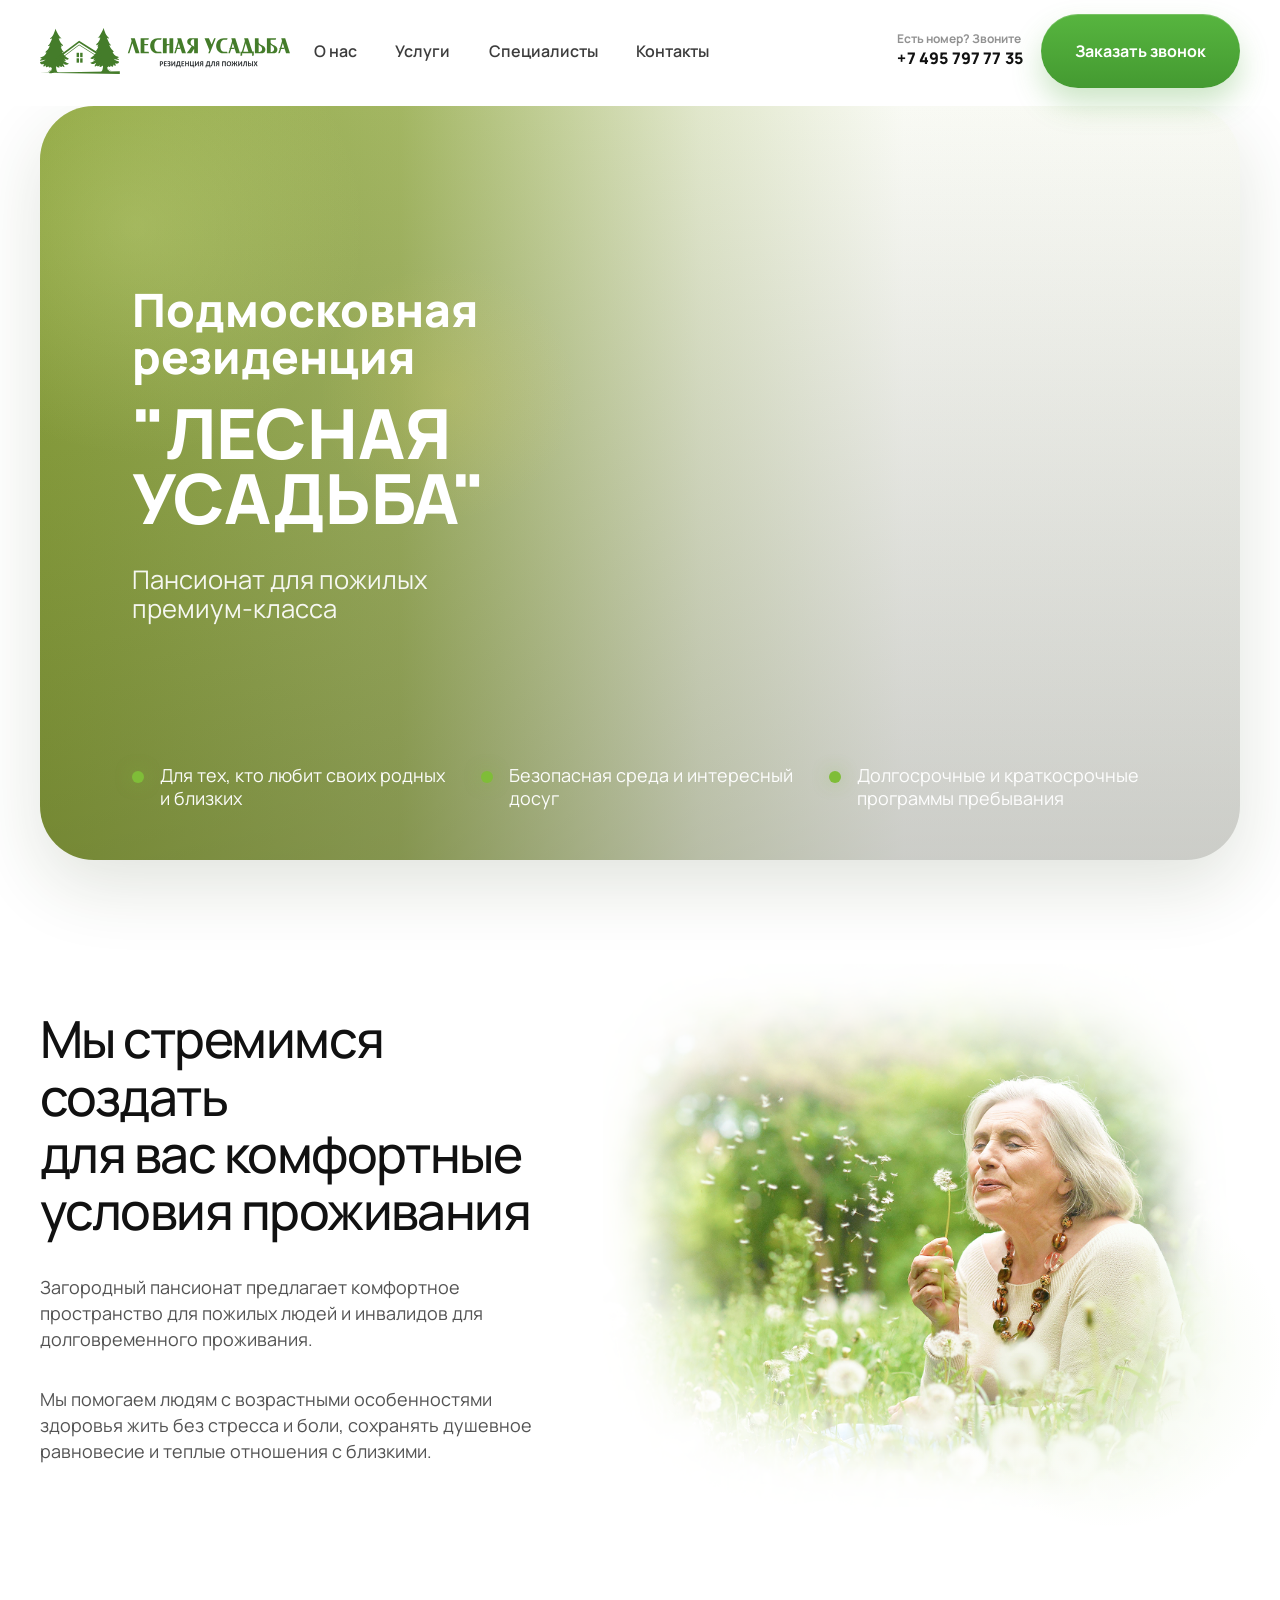
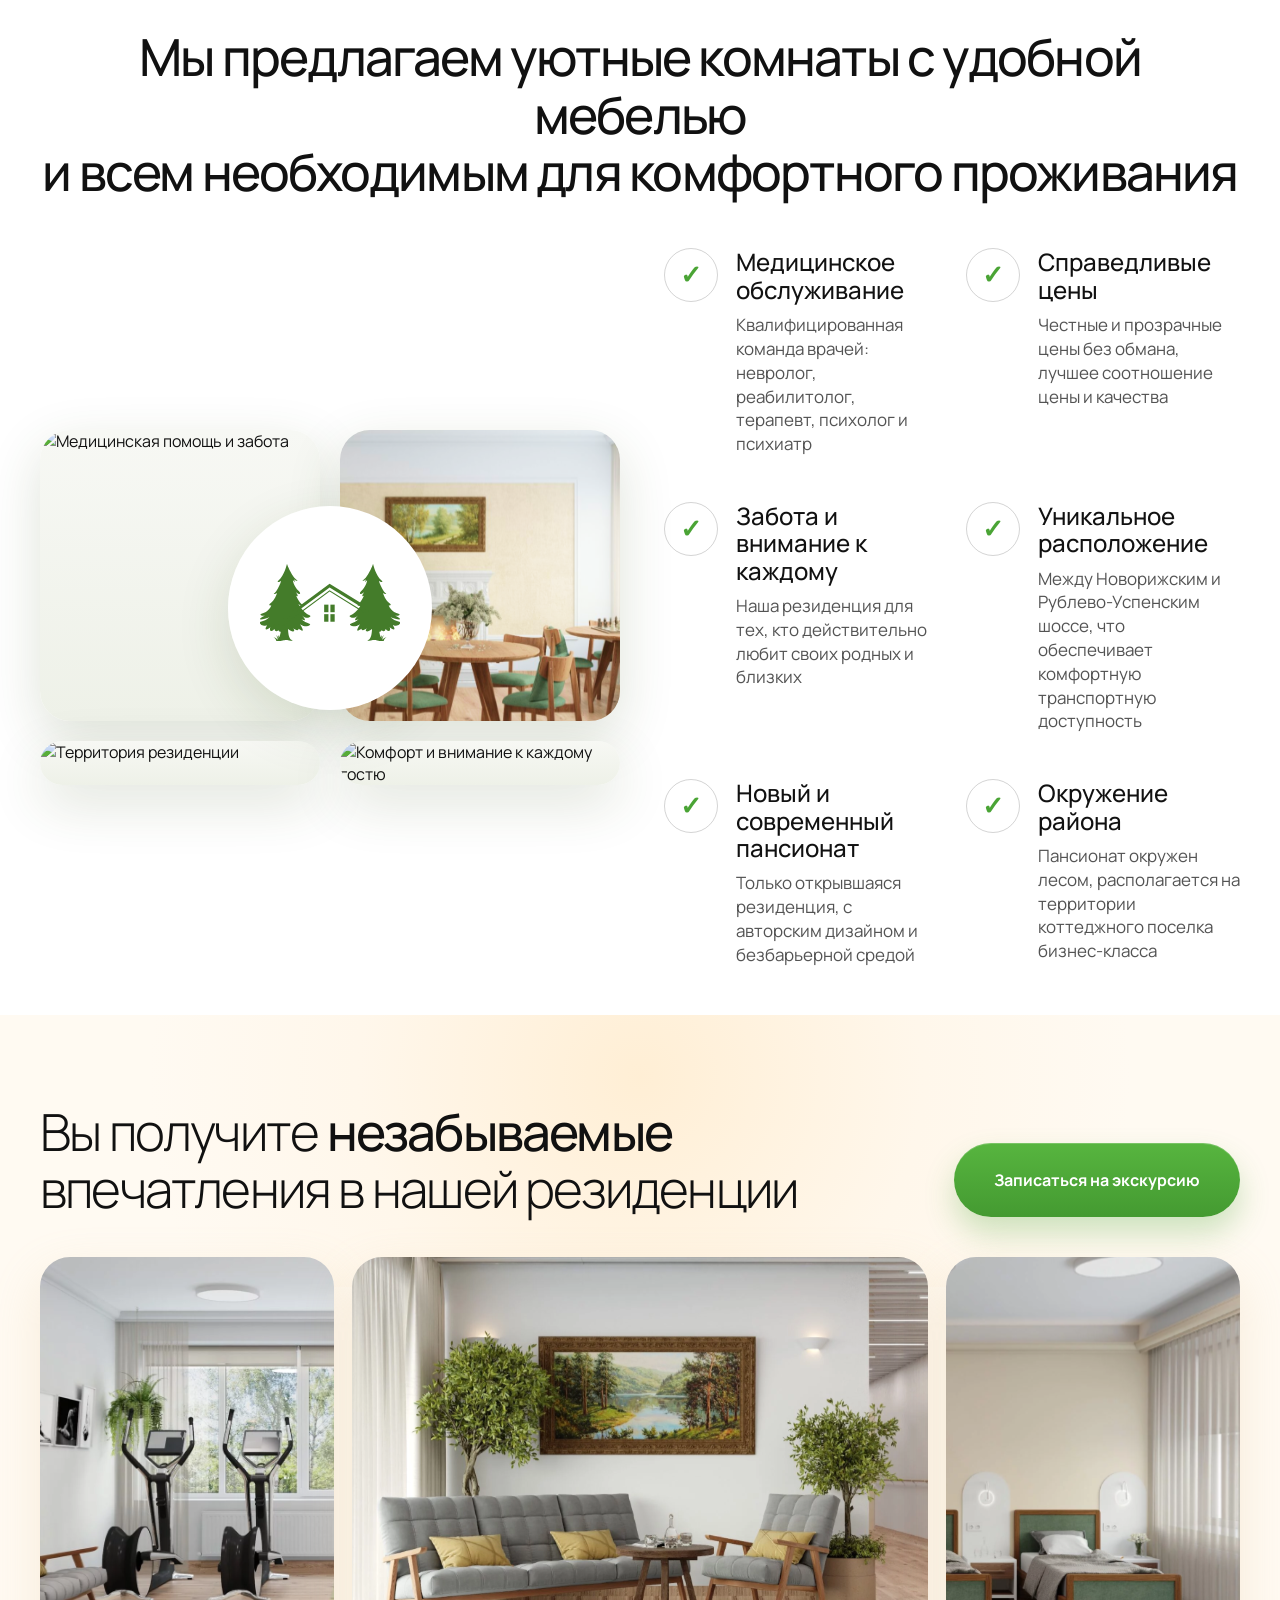
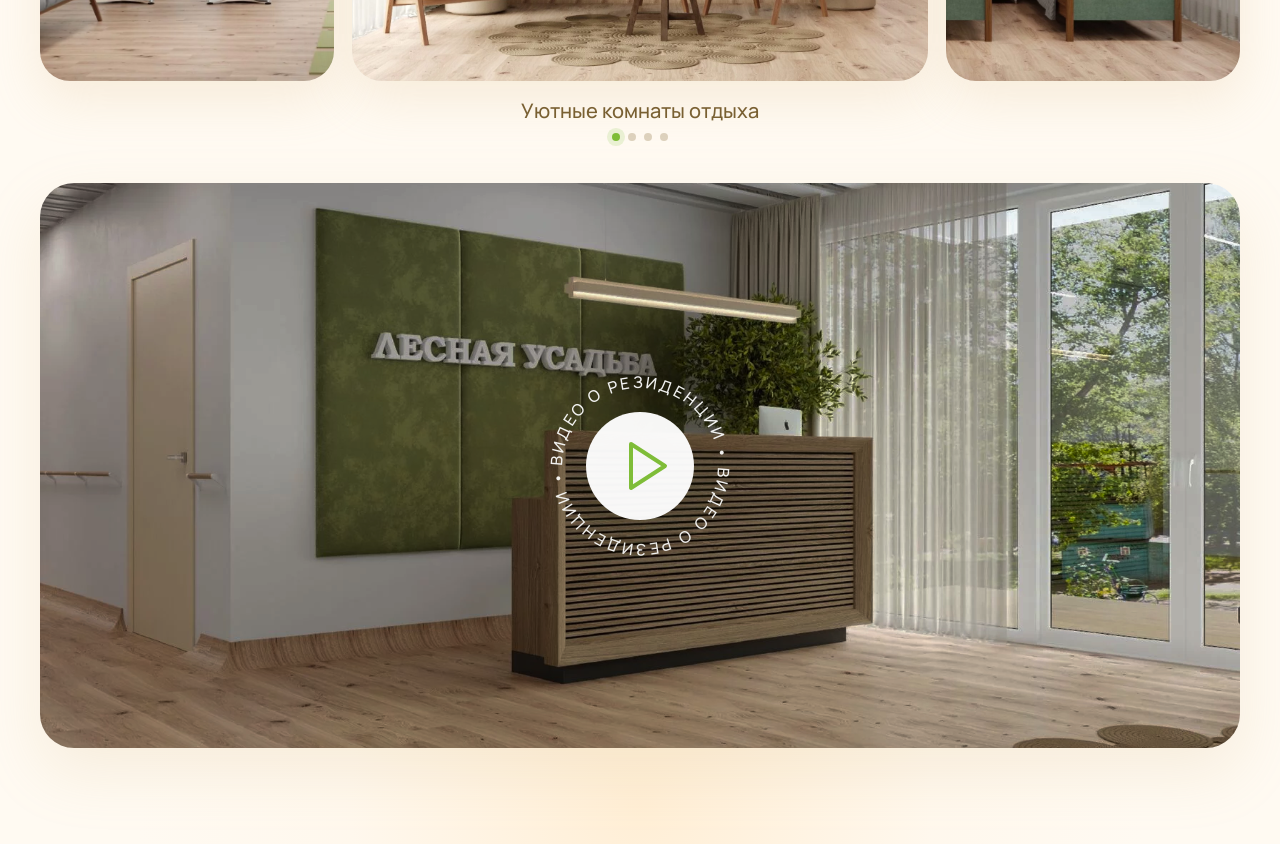
==== commit 7c320f2f: "fixed again" ====
--- a/html/index.html
+++ b/html/index.html
@@ -1,367 +1,9 @@
-<<<<<<< HEAD
-<!DOCTYPE html>
-=======
 ﻿<!DOCTYPE html>
->>>>>>> 58547b5 (add next section)
 <html lang="ru">
 <head>
   <meta charset="UTF-8">
   <meta name="viewport" content="width=device-width, initial-scale=1.0">
-<<<<<<< HEAD
   <title>Лесная усадьба</title>
-  <script src="https://cdn.tailwindcss.com"></script>
-  <script>
-    tailwind.config = {
-      theme: {
-        extend: {
-          colors: {
-            forest: "#4f8f2f",
-            "forest-dark": "#2d6b1a",
-            ink: "#1f1f1f",
-            muted: "#363636"
-          },
-          boxShadow: {
-            call: "0 14px 36px rgba(79, 143, 47, 0.25)"
-          },
-          fontFamily: {
-            sans: ["Segoe UI", "Tahoma", "Geneva", "Verdana", "sans-serif"]
-          }
-        }
-      }
-    };
-  </script>
-  <style>
-    #mobile-menu {
-      opacity: 0;
-      transform: translateY(-10px);
-      transition: opacity 220ms ease, transform 220ms ease;
-    }
-
-    #mobile-menu.is-open {
-      opacity: 1;
-      transform: translateY(0);
-    }
-
-    .hero-glow {
-      background:
-        linear-gradient(90deg, rgba(122, 165, 36, 0.86) 0%, rgba(122, 165, 36, 0.72) 27%, rgba(122, 165, 36, 0.18) 58%, rgba(0, 0, 0, 0) 100%),
-        radial-gradient(circle at top right, rgba(255, 227, 111, 0.35), transparent 28%),
-        radial-gradient(circle at bottom left, rgba(28, 45, 6, 0.52), transparent 30%);
-    }
-
-    .hero-card {
-      background-image:
-        linear-gradient(180deg, rgba(101, 148, 26, 0.28) 0%, rgba(18, 32, 5, 0.45) 100%),
-        url("../images/bgOfHero.svg");
-      background-position: 34% center;
-      background-repeat: no-repeat;
-      background-size: cover;
-    }
-
-    .facility-photo {
-      transition: transform 280ms ease, filter 280ms ease, box-shadow 280ms ease;
-    }
-
-    .facility-photo:hover {
-      transform: translateY(-8px) scale(1.03);
-      filter: saturate(1.06);
-      box-shadow: 0 24px 50px rgba(17, 17, 17, 0.12);
-    }
-
-    .impression-shell {
-      background:
-        radial-gradient(circle at top, rgba(245, 202, 117, 0.34), transparent 38%),
-        radial-gradient(circle at bottom, rgba(245, 202, 117, 0.24), transparent 34%),
-        linear-gradient(180deg, #fffaf2 0%, #fffdf9 22%, #fffdf9 78%, #fff8ef 100%);
-    }
-
-    .impression-slide {
-      transition: opacity 260ms ease, transform 260ms ease;
-    }
-
-    .impression-dot {
-      transition: transform 180ms ease, background-color 180ms ease, opacity 180ms ease;
-    }
-
-    .impression-dot.is-active {
-      transform: scale(1.08);
-    }
-
-    @media (min-width: 1024px) {
-      .hero-card {
-        background-position: center;
-      }
-    }
-  </style>
-</head>
-<body class="bg-white font-sans text-ink">
-  <header class="border-b border-black/5">
-    <div class="mx-auto max-w-[1200px] px-4 sm:px-6 lg:px-8">
-      <div class="flex min-h-[84px] items-center justify-between gap-4 lg:min-h-[108px]">
-        <a href="#" class="shrink-0">
-          <img
-            src="../images/Logo.svg"
-            alt="Лесная усадьба"
-            class="h-auto w-[150px] sm:w-[210px] lg:w-[280px]"
-          >
-        </a>
-
-        <nav class="hidden items-center gap-8 xl:flex">
-          <a href="#" class="text-[16px] font-medium text-muted transition hover:text-forest">О нас</a>
-          <a href="#" class="text-[16px] font-medium text-muted transition hover:text-forest">Услуги</a>
-          <a href="#" class="text-[16px] font-medium text-muted transition hover:text-forest">Специалисты</a>
-          <a href="#" class="text-[16px] font-medium text-muted transition hover:text-forest">Контакты</a>
-        </nav>
-
-        <div class="hidden items-center gap-6 xl:flex">
-          <a href="tel:+74957977735" class="text-right leading-tight text-muted transition hover:text-forest">
-            <span class="block text-[13px] font-medium">Есть номер! Звоните</span>
-            <span class="block text-[16px] font-semibold tracking-[0.02em]">+7 495 797 77 35</span>
-          </a>
-          <button
-            type="button"
-            class="rounded-full bg-forest px-9 py-4 text-[15px] font-semibold text-white shadow-call transition hover:bg-forest-dark"
-          >
-            Заказать звонок
-          </button>
-        </div>
-
-        <div class="flex items-center gap-4 xl:hidden">
-          <a
-            href="tel:+74957977735"
-            class="inline-flex h-10 w-10 items-center justify-center rounded-full text-forest transition hover:bg-forest/10"
-            aria-label="Позвонить"
-          >
-            <svg viewBox="0 0 24 24" class="h-6 w-6 fill-current" aria-hidden="true">
-              <path d="M6.62 10.79a15.05 15.05 0 0 0 6.59 6.59l2.2-2.2a1 1 0 0 1 1.01-.24c1.1.37 2.28.56 3.5.56a1 1 0 0 1 1 1V20a1 1 0 0 1-1 1C10.85 21 3 13.15 3 3.5a1 1 0 0 1 1-1H7.5a1 1 0 0 1 1 1c0 1.22.19 2.4.56 3.5a1 1 0 0 1-.24 1.01l-2.2 2.2Z"/>
-            </svg>
-          </a>
-
-          <button
-            id="menu-button"
-            type="button"
-            class="inline-flex h-10 w-10 items-center justify-center rounded-md text-muted transition hover:bg-black/5"
-            aria-expanded="false"
-            aria-controls="mobile-menu"
-            aria-label="Открыть меню"
-          >
-            <svg viewBox="0 0 24 24" class="h-8 w-8 fill-current" aria-hidden="true">
-              <path d="M3 6.75A.75.75 0 0 1 3.75 6h16.5a.75.75 0 0 1 0 1.5H3.75A.75.75 0 0 1 3 6.75Zm0 5.25a.75.75 0 0 1 .75-.75h16.5a.75.75 0 0 1 0 1.5H3.75A.75.75 0 0 1 3 12Zm.75 4.5a.75.75 0 0 0 0 1.5h16.5a.75.75 0 0 0 0-1.5H3.75Z"/>
-            </svg>
-          </button>
-        </div>
-      </div>
-
-      <div id="mobile-menu" class="hidden border-t border-black/5 pb-5 pt-4 xl:hidden">
-        <nav class="flex flex-col items-center gap-4 text-center">
-          <a href="#" class="text-lg font-medium text-muted transition hover:text-forest">О нас</a>
-          <a href="#" class="text-lg font-medium text-muted transition hover:text-forest">Услуги</a>
-          <a href="#" class="text-lg font-medium text-muted transition hover:text-forest">Специалисты</a>
-          <a href="#" class="text-lg font-medium text-muted transition hover:text-forest">Контакты</a>
-        </nav>
-
-        <div class="mt-5 space-y-4 text-center">
-          <a href="tel:+74957977735" class="block leading-tight text-muted transition hover:text-forest">
-            <span class="block text-sm font-medium">Есть номер! Звоните</span>
-            <span class="block text-xl font-semibold">+7 495 797 77 35</span>
-          </a>
-          <button
-            type="button"
-            class="w-full rounded-full bg-forest px-6 py-4 text-base font-semibold text-white shadow-call transition hover:bg-forest-dark"
-          >
-            Заказать звонок
-          </button>
-        </div>
-      </div>
-    </div>
-  </header>
-
-  <main>
-    <section class="px-0 pb-6 pt-4 sm:px-4 sm:pb-8 sm:pt-6 lg:px-6 lg:pb-10">
-      <div class="mx-auto max-w-[1200px]">
-        <div class="hero-card relative overflow-hidden rounded-[34px] text-white shadow-[0_30px_90px_rgba(39,68,10,0.18)] sm:rounded-[42px] lg:min-h-[720px] lg:rounded-[56px]">
-          <div class="hero-glow absolute inset-0"></div>
-          <div class="absolute inset-x-0 bottom-0 h-40 bg-gradient-to-t from-black/55 to-transparent sm:h-44 lg:h-48"></div>
-
-          <div class="relative z-10 flex min-h-[530px] flex-col px-7 pb-8 pt-7 sm:min-h-[620px] sm:px-10 sm:pb-10 sm:pt-10 lg:min-h-[720px] lg:px-16 lg:pb-14 lg:pt-20">
-            <div class="max-w-[560px]">
-              <p class="text-[15px] font-semibold uppercase leading-[1.05] tracking-[0.01em] sm:text-[20px] lg:text-[44px] lg:normal-case">
-                Подмосковная резиденция
-              </p>
-              <h1 class="mt-1 text-[18px] font-extrabold uppercase leading-none tracking-tight sm:mt-2 sm:text-[36px] lg:text-[68px]">
-                "Лесная усадьба"
-              </h1>
-              <p class="mt-3 max-w-[280px] text-[14px] leading-[1.15] text-white/95 sm:mt-4 sm:max-w-[360px] sm:text-[20px] lg:mt-6 lg:max-w-[420px] lg:text-[26px]">
-                Пансионат для пожилых премиум-класса
-              </p>
-            </div>
-
-            <div class="mt-auto pt-10 lg:pt-16">
-              <ul class="flex flex-col gap-4 text-[12px] leading-[1.2] sm:gap-5 sm:text-[16px] lg:grid lg:grid-cols-3 lg:gap-10 lg:text-[20px] lg:leading-[1.22]">
-                <li class="flex items-start gap-3 lg:max-w-[300px]">
-                  <span class="mt-1.5 h-2 w-2 shrink-0 rounded-full bg-lime-400 lg:mt-3 lg:h-3 lg:w-3"></span>
-                  <span>Для тех, кто любит своих родных и близких</span>
-                </li>
-                <li class="flex items-start gap-3 lg:max-w-[300px]">
-                  <span class="mt-1.5 h-2 w-2 shrink-0 rounded-full bg-lime-400 lg:mt-3 lg:h-3 lg:w-3"></span>
-                  <span>Безопасная среда и интересный досуг</span>
-                </li>
-                <li class="flex items-start gap-3 lg:max-w-[360px]">
-                  <span class="mt-1.5 h-2 w-2 shrink-0 rounded-full bg-lime-400 lg:mt-3 lg:h-3 lg:w-3"></span>
-                  <span>Долгосрочные и краткосрочные программы пребывания</span>
-                </li>
-              </ul>
-            </div>
-          </div>
-        </div>
-      </div>
-    </section>
-
-    <section class="px-0 pb-10 pt-3 sm:px-4 sm:pb-12 sm:pt-5 lg:px-6 lg:pb-16 lg:pt-8">
-      <div class="mx-auto max-w-[1200px]">
-        <div class="grid items-center gap-6 rounded-[34px] bg-white sm:gap-8 lg:grid-cols-[0.9fr_1.1fr] lg:gap-8 lg:rounded-[48px]">
-          <div class="order-2 px-2 pb-2 sm:px-4 lg:order-1 lg:px-0 lg:pr-6">
-            <div class="max-w-[460px]">
-              <h2 class="text-[24px] font-light leading-[1.1] tracking-[-0.03em] text-[#222222] sm:text-[32px] lg:text-[52px]">
-                Мы стремимся создать для вас комфортные условия проживания
-              </h2>
-
-              <div class="mt-5 space-y-4 text-[15px] font-medium leading-[1.28] text-[#3a3a3a] sm:mt-6 sm:text-[17px] lg:mt-8 lg:space-y-6 lg:text-[21px]">
-                <p>
-                  Загородный пансионат предлагает комфортное пространство для пожилых людей и инвалидов для долговременного проживания.
-                </p>
-                <p>
-                  Мы помогаем людям с возрастными особенностями здоровья жить без стресса и боли, сохранять душевное равновесие и теплые отношения с близкими
-                </p>
-              </div>
-            </div>
-          </div>
-
-          <div class="order-1 lg:order-2">
-            <div class="overflow-hidden rounded-[30px] bg-[#f7f6f2] shadow-[0_20px_60px_rgba(0,0,0,0.06)] sm:rounded-[300px] lg:rounded-[300px]">
-              <img
-                src="../images/IMageBlure.png"
-                alt="Комфортное проживание"
-                class="h-[300px] w-full rounded-[30px] object-cover object-center sm:h-[420px] sm:rounded-[300px] lg:h-[740px] lg:rounded-[300px]"
-              >
-            </div>
-          </div>
-        </div>
-      </div>
-    </section>
-
-    <section class="bg-white px-0 py-10 text-black sm:px-4 sm:py-12 lg:px-6 lg:py-16">
-      <div class="mx-auto max-w-[1200px]">
-        <div class="space-y-8 lg:space-y-12">
-          <div class="max-w-[1160px]">
-            <h2 class="text-center text-[26px] font-light leading-[1.12] tracking-[-0.03em] text-black/80 sm:text-[38px] lg:text-[56px]">
-              Мы предлагаем уютные комнаты с удобной мебелью и всем необходимым для комфортного проживания
-            </h2>
-          </div>
-
-          <div class="grid gap-10 lg:grid-cols-[1.02fr_0.98fr] lg:items-start">
-            <div class="relative mx-auto grid max-w-[580px] grid-cols-2 gap-x-4 gap-y-4 sm:gap-x-5 sm:gap-y-5 lg:mx-0 lg:min-h-[640px] lg:gap-x-5 lg:gap-y-2">
-              <div class="facility-photo overflow-hidden rounded-[28px] sm:rounded-[32px]">
-                <img
-                  src="../images/Image-01.svg"
-                  alt="Медицинский уход"
-                  class="h-[240px] w-full object-cover sm:h-[300px] lg:h-[480px]"
-                >
-              </div>
-
-              <div class="facility-photo overflow-hidden rounded-[28px] sm:rounded-[32px]">
-                <img
-                  src="../images/Image-02.svg"
-                  alt="Медицинский уход"
-                  class="h-[240px] w-full object-cover sm:h-[300px] lg:h-[480px]"
-                >
-              </div>
-
-              <div class="facility-photo overflow-hidden rounded-[28px] sm:rounded-[32px]">
-                <img
-                  src="../images/Image-03.svg"
-                  alt="Территория пансионата"
-                  class="h-[220px] w-full object-cover sm:h-[280px] lg:h-[290px]"
-                >
-              </div>
-
-              <div class="facility-photo overflow-hidden rounded-[28px] sm:rounded-[32px]">
-                <img
-                  src="../images/Image-04.svg"
-                  alt="Забота и внимание"
-                  class="h-[220px] w-full object-cover sm:h-[280px] lg:h-[290px]"
-                >
-              </div>
-
-              <div class="absolute left-1/2 top-1/2 flex h-[130px] w-[130px] -translate-x-1/2 -translate-y-1/2 items-center justify-center rounded-full bg-white shadow-[0_20px_45px_rgba(0,0,0,0.14)] sm:h-[160px] sm:w-[160px] lg:h-[180px] lg:w-[180px]">
-                <img
-                  src="../images/LogoCHecks.svg"
-                  alt="Логотип"
-                  class="w-[72px] sm:w-[90px] lg:w-[104px]"
-                >
-              </div>
-            </div>
-
-            <div class="grid gap-6 sm:grid-cols-2 lg:gap-x-10 lg:gap-y-12">
-              <article class="flex gap-4">
-                <div class="mt-1 flex h-12 w-12 shrink-0 items-center justify-center rounded-full border border-black/20 text-[22px] text-lime-500">✓</div>
-                <div>
-                  <h3 class="text-[24px] font-medium leading-[1.08] text-black/85 lg:text-[28px]">Медицинское обслуживание</h3>
-                  <p class="mt-3 text-[16px] leading-[1.15] text-black/65 lg:text-[18px]">
-                    Квалифицированная команда врачей: невролог, реабилитолог, терапевт, психолог и психиатр
-                  </p>
-                </div>
-              </article>
-
-              <article class="flex gap-4">
-                <div class="mt-1 flex h-12 w-12 shrink-0 items-center justify-center rounded-full border border-black/20 text-[22px] text-lime-500">✓</div>
-                <div>
-                  <h3 class="text-[24px] font-medium leading-[1.08] text-black/85 lg:text-[28px]">Справедливые цены</h3>
-                  <p class="mt-3 text-[16px] leading-[1.15] text-black/65 lg:text-[18px]">
-                    Честные и прозрачные цены без обмана, лучшее соотношение цены и качества
-                  </p>
-                </div>
-              </article>
-
-              <article class="flex gap-4">
-                <div class="mt-1 flex h-12 w-12 shrink-0 items-center justify-center rounded-full border border-black/20 text-[22px] text-lime-500">✓</div>
-                <div>
-                  <h3 class="text-[24px] font-medium leading-[1.08] text-black/85 lg:text-[28px]">Забота и внимание к каждому</h3>
-                  <p class="mt-3 text-[16px] leading-[1.15] text-black/65 lg:text-[18px]">
-                    Наша резиденция для тех, кто действительно любит своих родных и близких
-                  </p>
-                </div>
-              </article>
-
-              <article class="flex gap-4">
-                <div class="mt-1 flex h-12 w-12 shrink-0 items-center justify-center rounded-full border border-black/20 text-[22px] text-lime-500">✓</div>
-                <div>
-                  <h3 class="text-[24px] font-medium leading-[1.08] text-black/85 lg:text-[28px]">Уникальное расположение</h3>
-                  <p class="mt-3 text-[16px] leading-[1.15] text-black/65 lg:text-[18px]">
-                    Между Новорижским и Рублево-Успенским шоссе, что обеспечивает комфортную транспортную доступность
-                  </p>
-                </div>
-              </article>
-
-              <article class="flex gap-4">
-                <div class="mt-1 flex h-12 w-12 shrink-0 items-center justify-center rounded-full border border-black/20 text-[22px] text-lime-500">✓</div>
-                <div>
-                  <h3 class="text-[24px] font-medium leading-[1.08] text-black/85 lg:text-[28px]">Новый и современный пансионат</h3>
-                  <p class="mt-3 text-[16px] leading-[1.15] text-black/65 lg:text-[18px]">
-                    Только открывшаяся резиденция, с авторским дизайном и безбарьерной средой
-                  </p>
-                </div>
-              </article>
-
-              <article class="flex gap-4">
-                <div class="mt-1 flex h-12 w-12 shrink-0 items-center justify-center rounded-full border border-black/20 text-[22px] text-lime-500">✓</div>
-                <div>
-                  <h3 class="text-[24px] font-medium leading-[1.08] text-black/85 lg:text-[28px]">Окружение района</h3>
-                  <p class="mt-3 text-[16px] leading-[1.15] text-black/65 lg:text-[18px]">
-                    Пансионат окружен лесом, располагается на территории коттеджного поселка бизнес-класса
-                  </p>
-=======
-  <title>Лесная Усадьба</title>
   <link rel="preconnect" href="https://fonts.googleapis.com">
   <link rel="preconnect" href="https://fonts.gstatic.com" crossorigin>
   <link href="https://fonts.googleapis.com/css2?family=Manrope:wght@400;500;700;800&display=swap" rel="stylesheet">
@@ -523,190 +165,11 @@
                 <div>
                   <h3 class="feature-card__title">Окружение района</h3>
                   <p class="feature-card__text">Пансионат окружен лесом, располагается на территории коттеджного поселка бизнес-класса</p>
->>>>>>> 58547b5 (add next section)
-                </div>
-              </article>
-            </div>
-          </div>
-        </div>
-<<<<<<< HEAD
-      </div>
-    </section>
-
-    <section class="impression-shell px-0 py-12 sm:px-4 sm:py-14 lg:px-6 lg:py-20">
-      <div class="mx-auto max-w-[1200px]">
-        <div class="space-y-8 lg:space-y-12">
-          <div class="flex flex-col gap-5 lg:flex-row lg:items-center lg:justify-between">
-            <h2 class="max-w-[760px] text-[28px] font-light leading-[1.16] tracking-[-0.03em] text-[#2d2d2d] sm:text-[40px] lg:text-[58px]">
-              Вы получите незабываемые впечатления в нашей резиденции
-            </h2>
-            <button
-              type="button"
-              class="inline-flex w-full items-center justify-center rounded-full bg-forest px-8 py-4 text-[16px] font-medium text-white shadow-call transition hover:bg-forest-dark sm:w-auto sm:px-10 lg:px-12 lg:py-5 lg:text-[18px]"
-            >
-              Записаться на экскурсию
-            </button>
-          </div>
-
-          <div class="space-y-5 lg:space-y-7">
-            <div class="grid gap-4 sm:grid-cols-[0.8fr_1.35fr_0.8fr] sm:items-stretch lg:gap-5">
-              <div class="mx-auto w-[90%] overflow-hidden rounded-[28px] shadow-[0_18px_40px_rgba(78,58,23,0.08)] sm:w-full">
-                <img
-                  id="impression-side-left"
-                  src="../images/Image-04-1.svg"
-                  alt="Дополнительное фото"
-                  class="h-[220px] w-full object-cover sm:h-[340px] lg:h-[430px]"
-                >
-              </div>
-
-              <div class="space-y-4">
-                <div class="mx-auto w-[90%] overflow-hidden rounded-[30px] shadow-[0_22px_48px_rgba(78,58,23,0.12)] sm:w-full lg:rounded-[34px]">
-                  <img
-                    id="impression-main"
-                    src="../images/Image-04-2.svg"
-                    alt="Уютные комнаты отдыха"
-                    class="impression-slide h-[220px] w-full object-cover sm:h-[340px] lg:h-[430px]"
-                  >
-                </div>
-                <div class="space-y-3 text-center">
-                  <p id="impression-caption" class="text-[24px] font-medium leading-tight text-[#715a32] lg:text-[26px]">
-                    Уютные комнаты отдыха
-                  </p>
-                  <div class="flex items-center justify-center gap-2">
-                    <button type="button" class="impression-dot is-active h-2.5 w-2.5 rounded-full bg-lime-500" data-slide="0" aria-label="Слайд 1"></button>
-                    <button type="button" class="impression-dot h-2.5 w-2.5 rounded-full bg-[#cabba1]" data-slide="1" aria-label="Слайд 2"></button>
-                    <button type="button" class="impression-dot h-2.5 w-2.5 rounded-full bg-[#cabba1]" data-slide="2" aria-label="Слайд 3"></button>
-                  </div>
-                </div>
-              </div>
-
-              <div class="mx-auto w-[90%] overflow-hidden rounded-[28px] shadow-[0_18px_40px_rgba(78,58,23,0.08)] sm:w-full">
-                <img
-                  id="impression-side-right"
-                  src="../images/Image-04-3.svg"
-                  alt="Дополнительное фото"
-                  class="h-[220px] w-full object-cover sm:h-[340px] lg:h-[430px]"
-                >
-              </div>
-            </div>
-
-            <button
-              type="button"
-              id="video-preview"
-              class="group relative mx-auto block w-[90%] overflow-hidden rounded-[32px] text-left shadow-[0_26px_60px_rgba(78,58,23,0.12)] sm:w-full lg:rounded-[36px]"
-              aria-label="Открыть видео о резиденции"
-            >
-              <img
-                src="../images/Видео.svg"
-                alt="Видео о резиденции"
-                class="h-[260px] w-full object-cover sm:h-[420px] lg:h-[560px]"
-              >
-              <div class="absolute inset-0 bg-gradient-to-t from-black/15 to-transparent transition group-hover:from-black/20"></div>
-              <div class="absolute left-1/2 top-1/2 flex h-[116px] w-[116px] -translate-x-1/2 -translate-y-1/2 items-center justify-center rounded-full border border-white/85 bg-white/20 backdrop-blur-sm transition group-hover:scale-105 sm:h-[132px] sm:w-[132px]">
-                <div class="flex h-[72px] w-[72px] items-center justify-center rounded-full bg-white text-forest shadow-[0_18px_30px_rgba(0,0,0,0.16)] sm:h-[84px] sm:w-[84px]">
-                  <svg viewBox="0 0 24 24" class="ml-1 h-8 w-8 fill-current" aria-hidden="true">
-                    <path d="M8 6.5v11l9-5.5-9-5.5Z"/>
-                  </svg>
-                </div>
-              </div>
-            </button>
-          </div>
-        </div>
-      </div>
-    </section>
-  </main>
-
-  <script>
-    const menuButton = document.getElementById("menu-button");
-    const mobileMenu = document.getElementById("mobile-menu");
-
-    menuButton.addEventListener("click", () => {
-      const isOpen = menuButton.getAttribute("aria-expanded") === "true";
-      menuButton.setAttribute("aria-expanded", String(!isOpen));
-
-      if (isOpen) {
-        mobileMenu.classList.remove("is-open");
-        window.setTimeout(() => {
-          if (menuButton.getAttribute("aria-expanded") === "false") {
-            mobileMenu.classList.add("hidden");
-          }
-        }, 220);
-      } else {
-        mobileMenu.classList.remove("hidden");
-        window.requestAnimationFrame(() => {
-          mobileMenu.classList.add("is-open");
-        });
-      }
-    });
-
-    const impressionSlides = [
-      {
-        main: "../images/Image-04-2.svg",
-        left: "../images/Image-04-1.svg",
-        right: "../images/Image-04-3.svg",
-        caption: "Уютные комнаты отдыха"
-      },
-      {
-        main: "../images/Image-04-1.svg",
-        left: "../images/Image-04-3.svg",
-        right: "../images/Image-04-2.svg",
-        caption: "Пространства для активности"
-      },
-      {
-        main: "../images/Image-04-3.svg",
-        left: "../images/Image-04-2.svg",
-        right: "../images/Image-04-1.svg",
-        caption: "Светлые спальни резиденции"
-      }
-    ];
-
-    const impressionMain = document.getElementById("impression-main");
-    const impressionLeft = document.getElementById("impression-side-left");
-    const impressionRight = document.getElementById("impression-side-right");
-    const impressionCaption = document.getElementById("impression-caption");
-    const impressionDots = Array.from(document.querySelectorAll(".impression-dot"));
-
-    function renderImpressionSlide(index) {
-      const slide = impressionSlides[index];
-      impressionMain.style.opacity = "0";
-      impressionMain.style.transform = "scale(0.985)";
-
-      window.setTimeout(() => {
-        impressionMain.src = slide.main;
-        impressionLeft.src = slide.left;
-        impressionRight.src = slide.right;
-        impressionCaption.textContent = slide.caption;
-        impressionMain.style.opacity = "1";
-        impressionMain.style.transform = "scale(1)";
-      }, 140);
-
-      impressionDots.forEach((dot, dotIndex) => {
-        const active = dotIndex === index;
-        dot.classList.toggle("is-active", active);
-        dot.classList.toggle("bg-lime-500", active);
-        dot.classList.toggle("bg-[#cabba1]", !active);
-      });
-    }
-
-    impressionDots.forEach((dot) => {
-      dot.addEventListener("click", () => {
-        renderImpressionSlide(Number(dot.dataset.slide));
-      });
-    });
-
-    const videoPreview = document.getElementById("video-preview");
-
-    if (videoPreview) {
-      videoPreview.addEventListener("click", () => {
-        const opened = window.open("../images/Видео.svg", "_blank");
-
-        if (!opened) {
-          window.location.href = "../images/Видео.svg";
-        }
-      });
-    }
-  </script>
-=======
+                </div>
+              </article>
+            </div>
+          </div>
+        </div>
       </section>
 
       <section class="impressions-section">
@@ -770,6 +233,5 @@
       </section>
     </main>
   </div>
->>>>>>> 58547b5 (add next section)
 </body>
 </html>
--- a/css/style.css
+++ b/css/style.css
@@ -1180,4 +1180,4 @@
   .impressions-section__video-badge-ring {
     animation: none;
   }
-}
+}
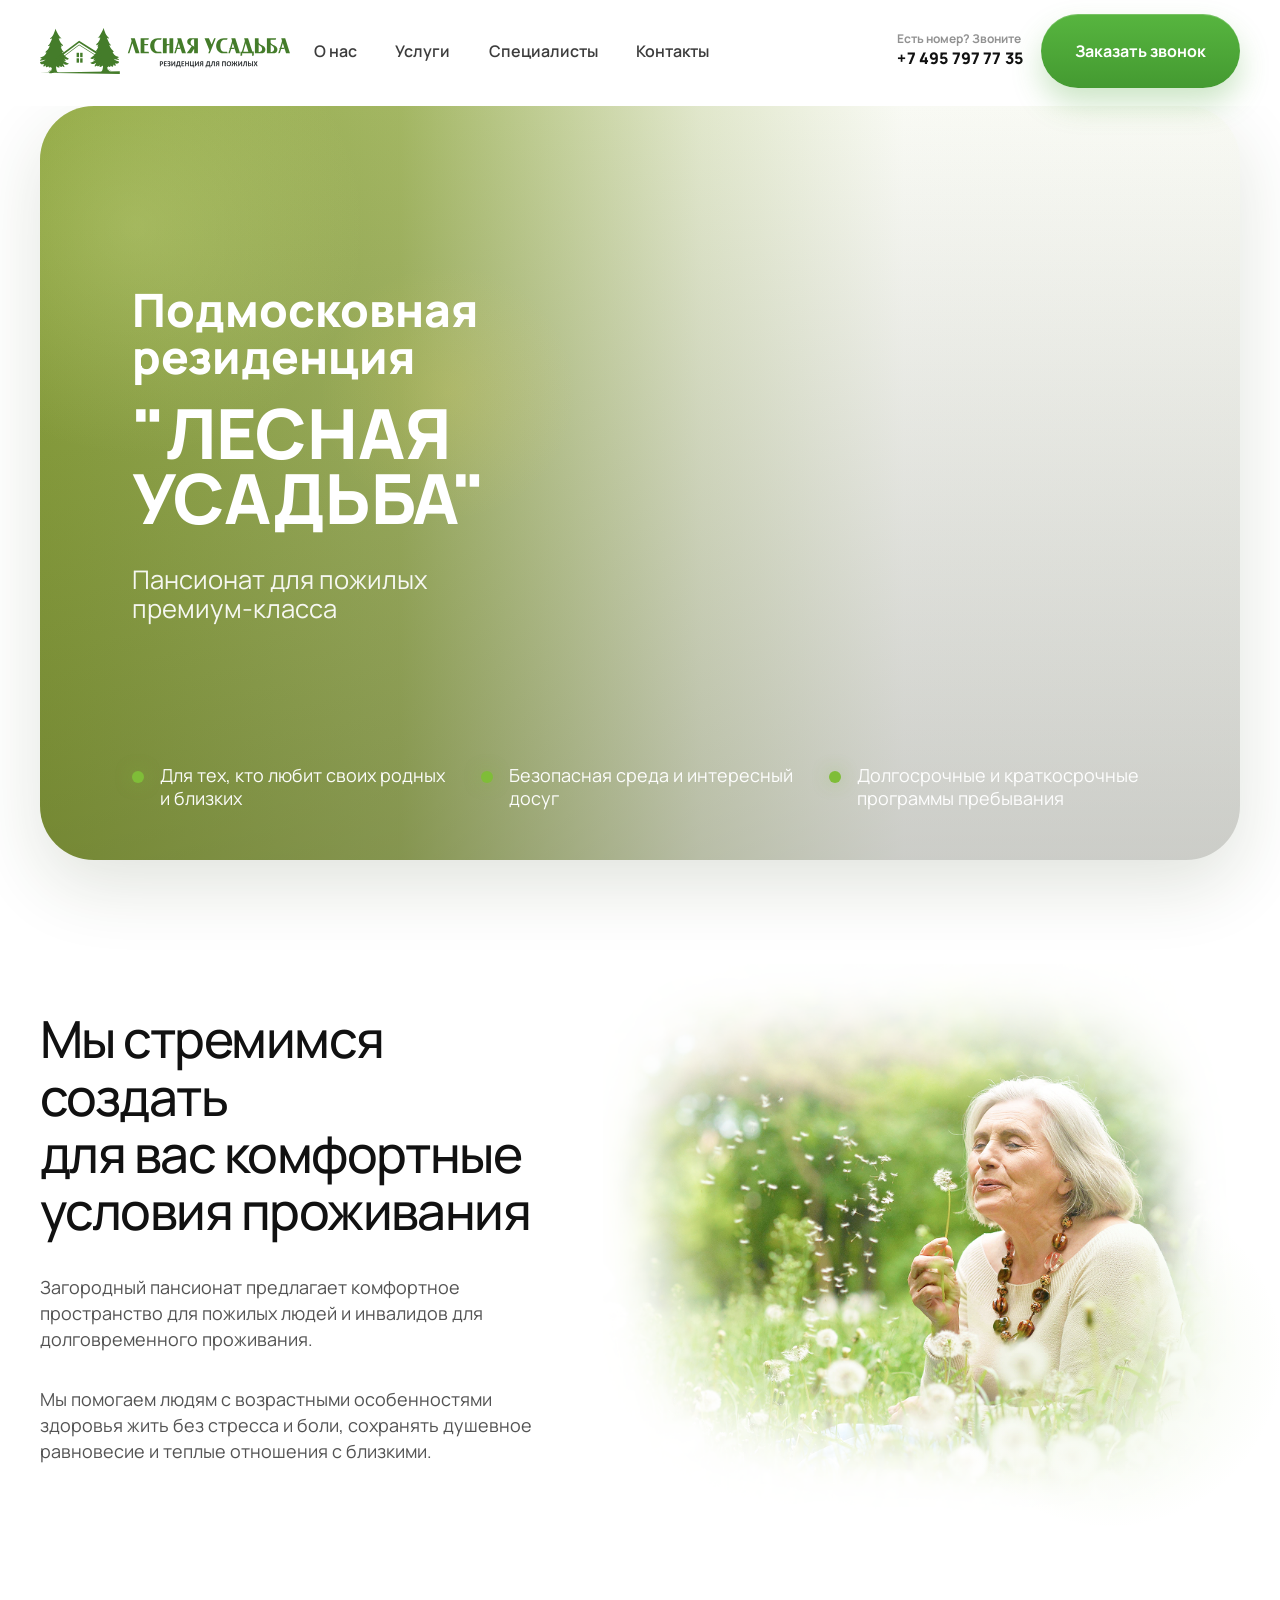
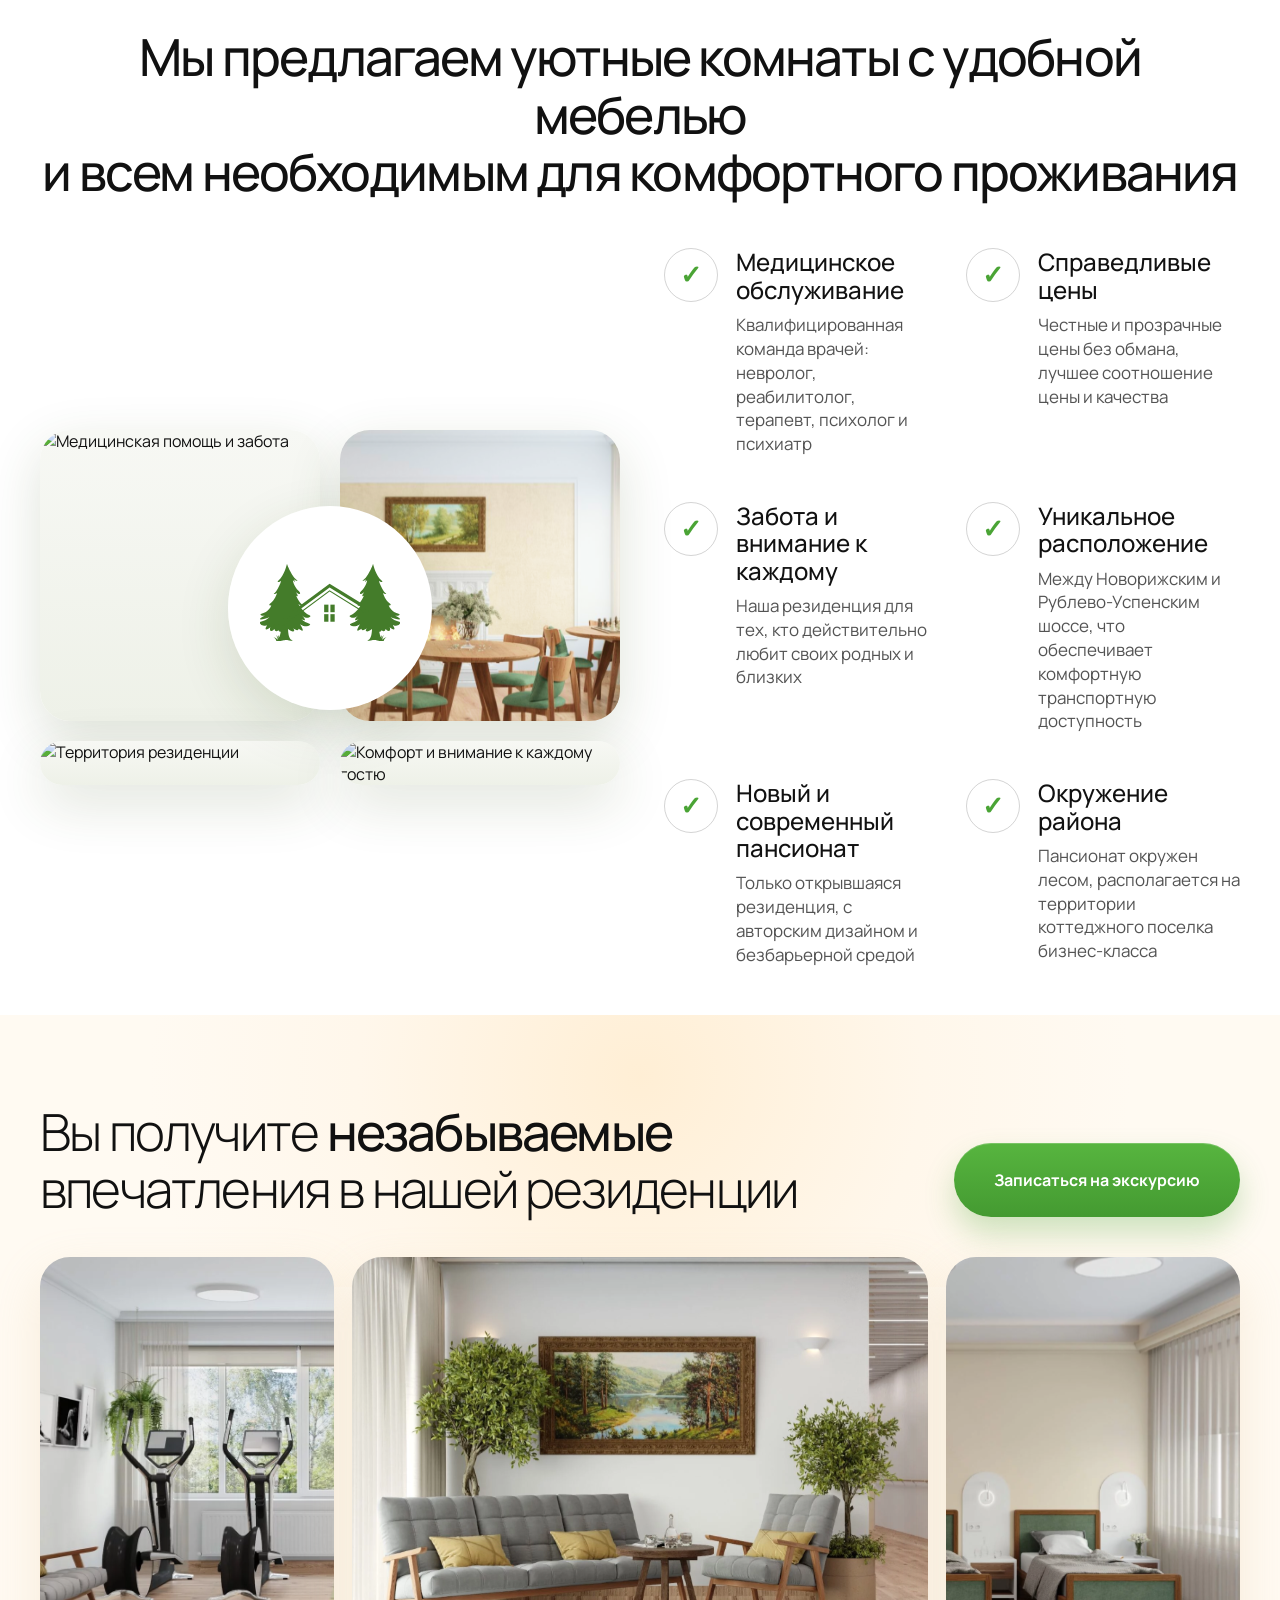
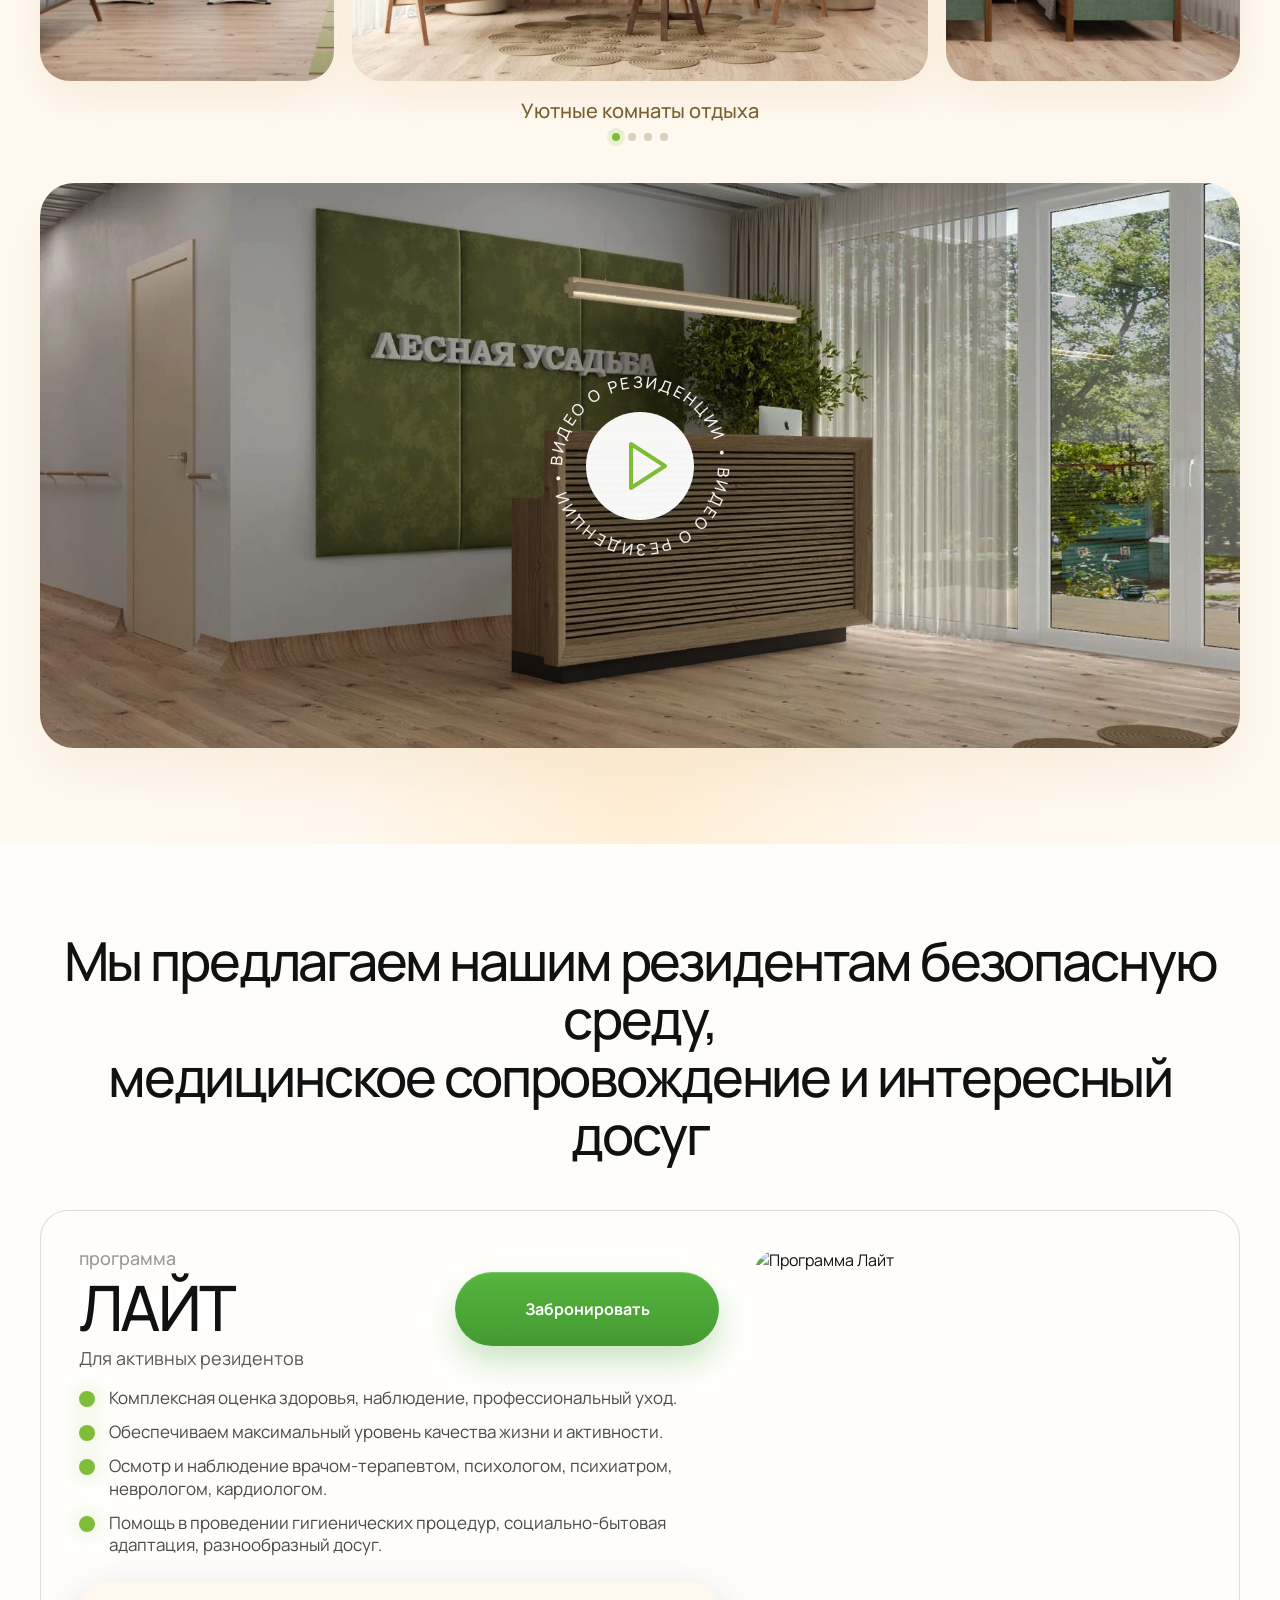
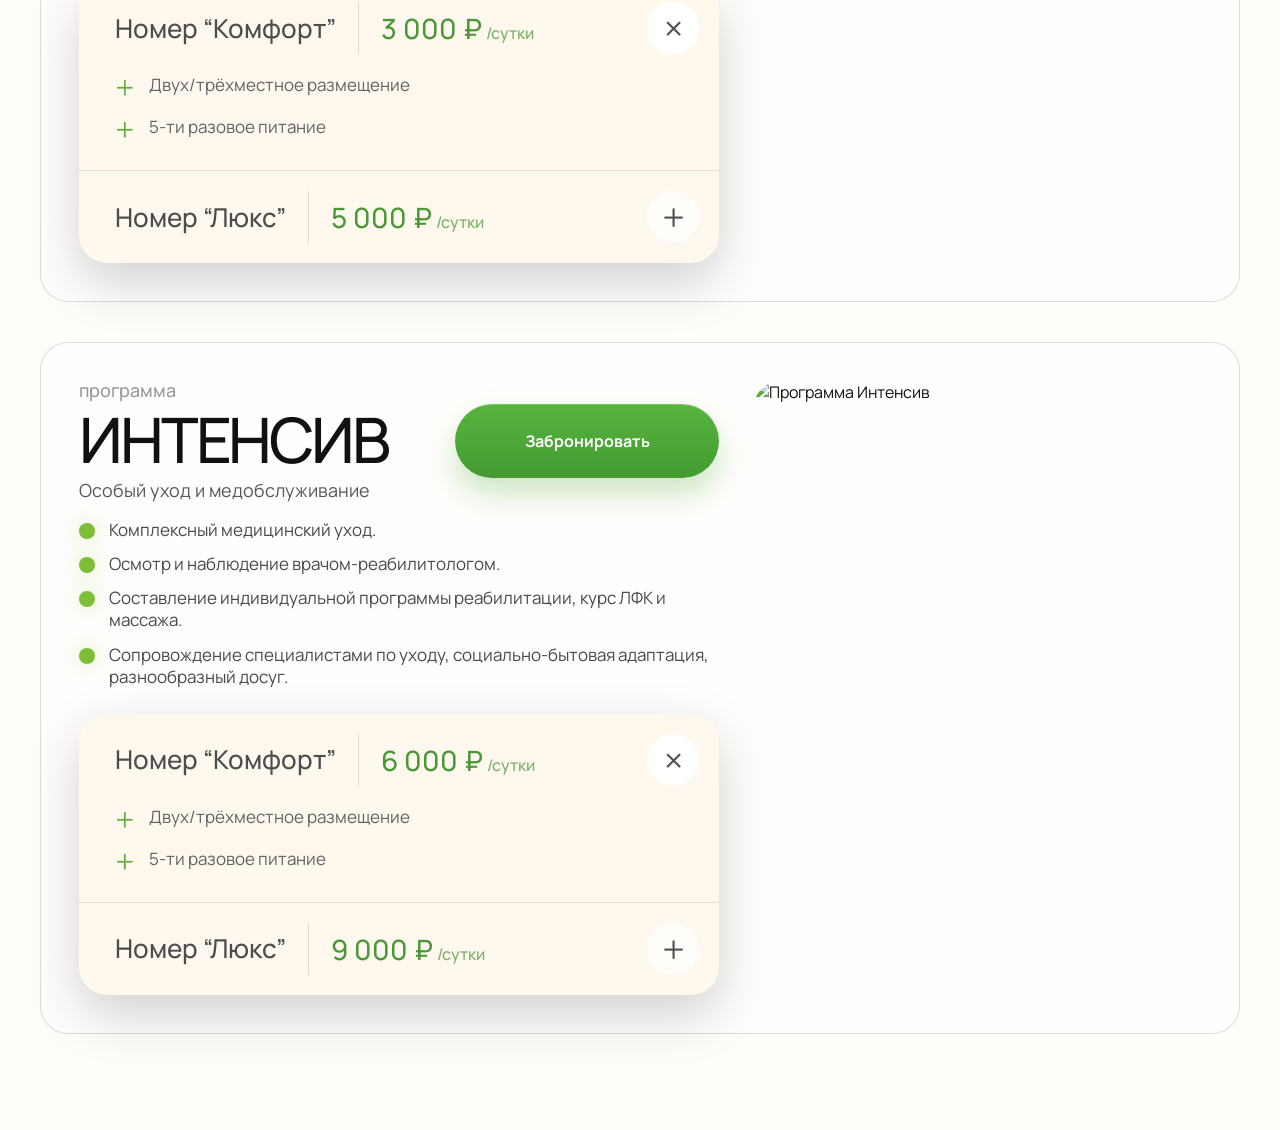
==== commit b057976b: "create section program" ====
--- a/html/index.html
+++ b/html/index.html
@@ -231,6 +231,135 @@
           </div>
         </div>
       </section>
+
+      <section class="programs-section">
+        <div class="container">
+          <h2 class="programs-section__title">
+            <span>Мы предлагаем нашим резидентам безопасную среду,</span>
+            <span>медицинское сопровождение и интересный досуг</span>
+          </h2>
+
+          <div class="programs-section__list">
+            <article class="care-program">
+              <div class="care-program__content">
+                <div class="care-program__header">
+                  <div>
+                    <p class="care-program__eyebrow">программа</p>
+                    <h3 class="care-program__title">ЛАЙТ</h3>
+                    <p class="care-program__subtitle">Для активных резидентов</p>
+                  </div>
+
+                  <a class="button button--primary care-program__button" href="#">Забронировать</a>
+                </div>
+
+                <ul class="care-program__features">
+                  <li>Комплексная оценка здоровья, наблюдение, профессиональный уход.</li>
+                  <li>Обеспечиваем максимальный уровень качества жизни и активности.</li>
+                  <li>Осмотр и наблюдение врачом-терапевтом, психологом, психиатром, неврологом, кардиологом.</li>
+                  <li>Помощь в проведении гигиенических процедур, социально-бытовая адаптация, разнообразный досуг.</li>
+                </ul>
+
+                <div class="care-program__rates">
+                  <details class="rate-item" open>
+                    <summary class="rate-item__summary">
+                      <span class="rate-item__name">Номер “Комфорт”</span>
+                      <span class="rate-item__divider" aria-hidden="true"></span>
+                      <span class="rate-item__price">3 000 ₽<small>/сутки</small></span>
+                      <span class="rate-item__toggle" aria-hidden="true"></span>
+                    </summary>
+
+                    <div class="rate-item__body">
+                      <ul class="rate-item__details">
+                        <li>Двух/трёхместное размещение</li>
+                        <li>5-ти разовое питание</li>
+                      </ul>
+                    </div>
+                  </details>
+
+                  <details class="rate-item">
+                    <summary class="rate-item__summary">
+                      <span class="rate-item__name">Номер “Люкс”</span>
+                      <span class="rate-item__divider" aria-hidden="true"></span>
+                      <span class="rate-item__price">5 000 ₽<small>/сутки</small></span>
+                      <span class="rate-item__toggle" aria-hidden="true"></span>
+                    </summary>
+
+                    <div class="rate-item__body">
+                      <ul class="rate-item__details">
+                        <li>Просторный номер повышенного комфорта</li>
+                        <li>Индивидуальное сопровождение и расширенный сервис</li>
+                      </ul>
+                    </div>
+                  </details>
+                </div>
+              </div>
+
+              <div class="care-program__media">
+                <img src="../images/Image-05-1.svg" alt="Программа Лайт" loading="lazy">
+              </div>
+            </article>
+
+            <article class="care-program">
+              <div class="care-program__content">
+                <div class="care-program__header">
+                  <div>
+                    <p class="care-program__eyebrow">программа</p>
+                    <h3 class="care-program__title">ИНТЕНСИВ</h3>
+                    <p class="care-program__subtitle">Особый уход и медобслуживание</p>
+                  </div>
+
+                  <a class="button button--primary care-program__button" href="#">Забронировать</a>
+                </div>
+
+                <ul class="care-program__features">
+                  <li>Комплексный медицинский уход.</li>
+                  <li>Осмотр и наблюдение врачом-реабилитологом.</li>
+                  <li>Составление индивидуальной программы реабилитации, курс ЛФК и массажа.</li>
+                  <li>Сопровождение специалистами по уходу, социально-бытовая адаптация, разнообразный досуг.</li>
+                </ul>
+
+                <div class="care-program__rates">
+                  <details class="rate-item" open>
+                    <summary class="rate-item__summary">
+                      <span class="rate-item__name">Номер “Комфорт”</span>
+                      <span class="rate-item__divider" aria-hidden="true"></span>
+                      <span class="rate-item__price">6 000 ₽<small>/сутки</small></span>
+                      <span class="rate-item__toggle" aria-hidden="true"></span>
+                    </summary>
+
+                    <div class="rate-item__body">
+                      <ul class="rate-item__details">
+                        <li>Двух/трёхместное размещение</li>
+                        <li>5-ти разовое питание</li>
+                      </ul>
+                    </div>
+                  </details>
+
+                  <details class="rate-item">
+                    <summary class="rate-item__summary">
+                      <span class="rate-item__name">Номер “Люкс”</span>
+                      <span class="rate-item__divider" aria-hidden="true"></span>
+                      <span class="rate-item__price">9 000 ₽<small>/сутки</small></span>
+                      <span class="rate-item__toggle" aria-hidden="true"></span>
+                    </summary>
+
+                    <div class="rate-item__body">
+                      <ul class="rate-item__details">
+                        <li>Расширенная программа ухода и восстановления</li>
+                        <li>Повышенный комфорт и приоритетное сопровождение</li>
+                      </ul>
+                    </div>
+                  </details>
+                </div>
+              </div>
+
+              <div class="care-program__media">
+                <img src="../images/Image-05-2.svg" alt="Программа Интенсив" loading="lazy">
+              </div>
+            </article>
+          </div>
+        </div>
+      </section>
     </main>
   </div>
 </body>
--- a/css/style.css
+++ b/css/style.css
@@ -1180,4 +1180,431 @@
   .impressions-section__video-badge-ring {
     animation: none;
   }
+}
+.programs-section {
+  padding: 88px 0 96px;
+  background: #FFFDFA;
+}
+
+.programs-section__title {
+  margin: 0 auto 46px;
+  max-width: 1340px;
+  font-size: clamp(34px, 4.2vw, 58px);
+  font-weight: 500;
+  line-height: 1.08;
+  letter-spacing: -0.04em;
+  text-align: center;
+  color: #111111;
+}
+.programs-section__title span {
+  display: block;
+}
+
+.programs-section__list {
+  display: grid;
+  gap: 40px;
+}
+
+.care-program {
+  display: grid;
+  grid-template-columns: minmax(0, 1.2fr) minmax(360px, 0.84fr);
+  gap: 34px;
+  align-items: stretch;
+  padding: 38px;
+  border: 1px solid rgba(17, 17, 17, 0.14);
+  border-radius: 28px;
+  background: #FFFEFC;
+  transition: transform 0.35s ease, border-color 0.35s ease, box-shadow 0.35s ease;
+}
+.care-program:hover {
+  transform: translateY(-4px);
+  border-color: rgba(74, 164, 53, 0.28);
+  box-shadow: 0 24px 62px rgba(37, 45, 24, 0.14);
+}
+
+.care-program__content {
+  display: flex;
+  flex-direction: column;
+}
+
+.care-program__header {
+  display: flex;
+  align-items: center;
+  justify-content: space-between;
+  gap: 24px;
+  margin-bottom: 18px;
+}
+
+.care-program__eyebrow {
+  margin: 0 0 8px;
+  font-size: 18px;
+  font-weight: 500;
+  line-height: 1.1;
+  color: rgba(17, 17, 17, 0.42);
+  transition: color 0.35s ease, transform 0.35s ease;
+}
+
+.care-program__title {
+  margin: 0;
+  font-size: clamp(44px, 4.9vw, 66px);
+  font-weight: 500;
+  line-height: 0.96;
+  letter-spacing: -0.05em;
+  color: #111111;
+  transition: color 0.35s ease, transform 0.35s ease;
+}
+
+.care-program__subtitle {
+  margin: 10px 0 0;
+  font-size: 18px;
+  line-height: 1.24;
+  color: rgba(17, 17, 17, 0.7);
+  transition: color 0.35s ease, transform 0.35s ease;
+}
+
+.care-program__button {
+  min-width: 264px;
+  flex: 0 0 auto;
+}
+
+.care-program__features {
+  display: grid;
+  gap: 12px;
+  margin: 0 0 26px;
+}
+.care-program__features li {
+  display: flex;
+  align-items: flex-start;
+  gap: 14px;
+  font-size: 17px;
+  line-height: 1.3;
+  color: rgba(17, 17, 17, 0.76);
+  transition: transform 0.3s ease, color 0.3s ease;
+}
+.care-program__features li::before {
+  content: "";
+  width: 16px;
+  height: 16px;
+  margin-top: 4px;
+  flex: 0 0 auto;
+  border-radius: 50%;
+  background: #7fbd38;
+  box-shadow: 0 0 20px rgba(127, 189, 56, 0.34);
+  transition: transform 0.3s ease, box-shadow 0.3s ease;
+}
+.care-program__features li:hover {
+  transform: translateX(4px);
+  color: #111111;
+}
+.care-program__features li:hover::before {
+  transform: scale(1.08);
+  box-shadow: 0 0 28px rgba(127, 189, 56, 0.48);
+}
+
+.care-program__rates {
+  margin-top: auto;
+  border-radius: 28px;
+  overflow: hidden;
+  background: #fff8ee;
+  box-shadow: 0 20px 52px rgba(0, 0, 0, 0.18);
+  transition: transform 0.35s ease, box-shadow 0.35s ease;
+}
+
+.rate-item {
+  background: transparent;
+}
+.rate-item + .rate-item {
+  border-top: 1px solid rgba(77, 71, 58, 0.14);
+}
+
+.rate-item__summary {
+  display: grid;
+  grid-template-columns: auto 1px minmax(0, 1fr) auto;
+  align-items: center;
+  gap: 22px;
+  padding: 20px 20px 20px 36px;
+  list-style: none;
+  cursor: pointer;
+  transition: background 0.25s ease;
+}
+.rate-item__summary::-webkit-details-marker {
+  display: none;
+}
+.rate-item__summary:hover {
+  background: rgba(255, 255, 255, 0.42);
+}
+
+.rate-item__name {
+  font-size: 26px;
+  font-weight: 500;
+  line-height: 1.1;
+  color: #4d4d4d;
+}
+
+.rate-item__divider {
+  align-self: stretch;
+  width: 1px;
+  background: rgba(77, 71, 58, 0.18);
+}
+
+.rate-item__price {
+  display: flex;
+  align-items: baseline;
+  gap: 4px;
+  font-size: 28px;
+  font-weight: 500;
+  line-height: 1;
+  color: #4b9836;
+}
+.rate-item__price small {
+  font-size: 16px;
+  font-weight: 500;
+  color: rgba(75, 152, 54, 0.74);
+}
+
+.rate-item__toggle {
+  width: 52px;
+  height: 52px;
+  border-radius: 50%;
+  background: rgba(255, 255, 255, 0.72);
+  box-shadow: inset 0 1px 0 rgba(255, 255, 255, 0.6);
+  position: relative;
+  transition: transform 0.3s ease, background 0.3s ease;
+}
+.rate-item__toggle::before {
+  content: "+";
+  position: absolute;
+  left: 50%;
+  top: 50%;
+  transform: translate(-50%, -50%);
+  font-size: 40px;
+  font-weight: 300;
+  line-height: 1;
+  color: #505050;
+  transition: transform 0.3s ease;
+}
+
+.rate-item__body {
+  padding: 0 36px 24px;
+}
+
+.rate-item__details {
+  display: grid;
+  gap: 12px;
+  margin: 0;
+}
+.rate-item__details li {
+  display: flex;
+  align-items: flex-start;
+  gap: 14px;
+  font-size: 17px;
+  line-height: 1.28;
+  color: rgba(77, 77, 77, 0.88);
+}
+.rate-item__details li::before {
+  content: "+";
+  margin-top: -4px;
+  flex: 0 0 auto;
+  font-size: 34px;
+  font-weight: 300;
+  line-height: 1;
+  color: #67af3f;
+}
+
+.rate-item[open] .rate-item__toggle {
+  background: rgba(255, 255, 255, 0.95);
+}
+
+.rate-item[open] .rate-item__toggle::before {
+  content: "×";
+  transform: translate(-50%, -50%) rotate(0deg);
+}
+
+.care-program:hover .care-program__eyebrow,
+.care-program:hover .care-program__title,
+.care-program:hover .care-program__subtitle {
+  transform: translateX(4px);
+}
+
+.care-program:hover .care-program__eyebrow {
+  color: rgba(74, 164, 53, 0.82);
+}
+
+.care-program:hover .care-program__subtitle {
+  color: rgba(17, 17, 17, 0.88);
+}
+
+.care-program:hover .care-program__rates {
+  transform: translateY(-3px);
+  box-shadow: 0 24px 58px rgba(49, 62, 29, 0.16);
+}
+
+.care-program__media {
+  min-height: 100%;
+  border-radius: 28px;
+  overflow: hidden;
+  transition: transform 0.35s ease, box-shadow 0.35s ease;
+}
+.care-program__media img {
+  width: 100%;
+  height: 100%;
+  -o-object-fit: cover;
+     object-fit: cover;
+  transition: transform 0.45s ease;
+}
+.care-program__media:hover {
+  transform: translateY(-4px);
+  box-shadow: 0 24px 60px rgba(0, 0, 0, 0.3);
+}
+.care-program__media:hover img {
+  transform: scale(1.03);
+}
+
+@media (max-width: 1199px) {
+  .programs-section {
+    padding: 72px 0 82px;
+  }
+  .programs-section__title {
+    margin-bottom: 36px;
+    font-size: clamp(30px, 3.5vw, 46px);
+  }
+  .programs-section__list {
+    gap: 28px;
+  }
+  .care-program {
+    grid-template-columns: minmax(0, 1.1fr) minmax(320px, 0.82fr);
+    gap: 26px;
+    padding: 28px;
+  }
+  .care-program__button {
+    min-width: 226px;
+  }
+  .care-program__title {
+    font-size: clamp(40px, 4.2vw, 56px);
+  }
+  .care-program__subtitle,
+  .care-program__features li,
+  .rate-item__details li {
+    font-size: 16px;
+  }
+  .rate-item__summary {
+    padding: 18px 18px 18px 28px;
+    gap: 18px;
+  }
+  .rate-item__name {
+    font-size: 23px;
+  }
+  .rate-item__price {
+    font-size: 25px;
+  }
+  .rate-item__body {
+    padding: 0 28px 20px;
+  }
+}
+@media (max-width: 991px) {
+  .programs-section {
+    padding: 58px 0 64px;
+  }
+  .programs-section__title {
+    margin-bottom: 28px;
+  }
+  .care-program {
+    grid-template-columns: 1fr;
+    padding: 24px;
+  }
+  .care-program__header {
+    align-items: flex-start;
+    flex-direction: column;
+    gap: 18px;
+  }
+  .care-program__button {
+    min-width: 0;
+  }
+  .care-program__media {
+    min-height: 420px;
+  }
+  .rate-item__summary {
+    grid-template-columns: minmax(0, 1fr) auto;
+    gap: 14px 18px;
+  }
+  .rate-item__divider {
+    display: none;
+  }
+  .rate-item__price {
+    grid-column: 1/2;
+  }
+}
+@media (max-width: 640px) {
+  .programs-section {
+    padding: 46px 0 48px;
+  }
+  .programs-section__title {
+    font-size: 28px;
+    line-height: 1.14;
+  }
+  .programs-section__list {
+    gap: 22px;
+  }
+  .care-program {
+    gap: 18px;
+    padding: 18px;
+    border-radius: 24px;
+  }
+  .care-program__eyebrow {
+    font-size: 16px;
+  }
+  .care-program__title {
+    font-size: 34px;
+  }
+  .care-program__subtitle {
+    font-size: 16px;
+  }
+  .care-program__features {
+    gap: 10px;
+    margin-bottom: 20px;
+  }
+  .care-program__features li {
+    gap: 12px;
+    font-size: 15px;
+  }
+  .care-program__rates {
+    border-radius: 22px;
+  }
+  .rate-item__summary {
+    padding: 16px 16px 16px 18px;
+    gap: 12px;
+  }
+  .rate-item__name {
+    font-size: 18px;
+  }
+  .rate-item__price {
+    font-size: 20px;
+  }
+  .rate-item__price small {
+    font-size: 14px;
+  }
+  .rate-item__toggle {
+    width: 44px;
+    height: 44px;
+  }
+  .rate-item__toggle::before {
+    font-size: 32px;
+  }
+  .rate-item__body {
+    padding: 0 18px 16px;
+  }
+  .rate-item__details {
+    gap: 10px;
+  }
+  .rate-item__details li {
+    gap: 10px;
+    font-size: 15px;
+  }
+  .rate-item__details li::before {
+    font-size: 28px;
+  }
+  .care-program__media {
+    min-height: 320px;
+    border-radius: 22px;
+  }
 }
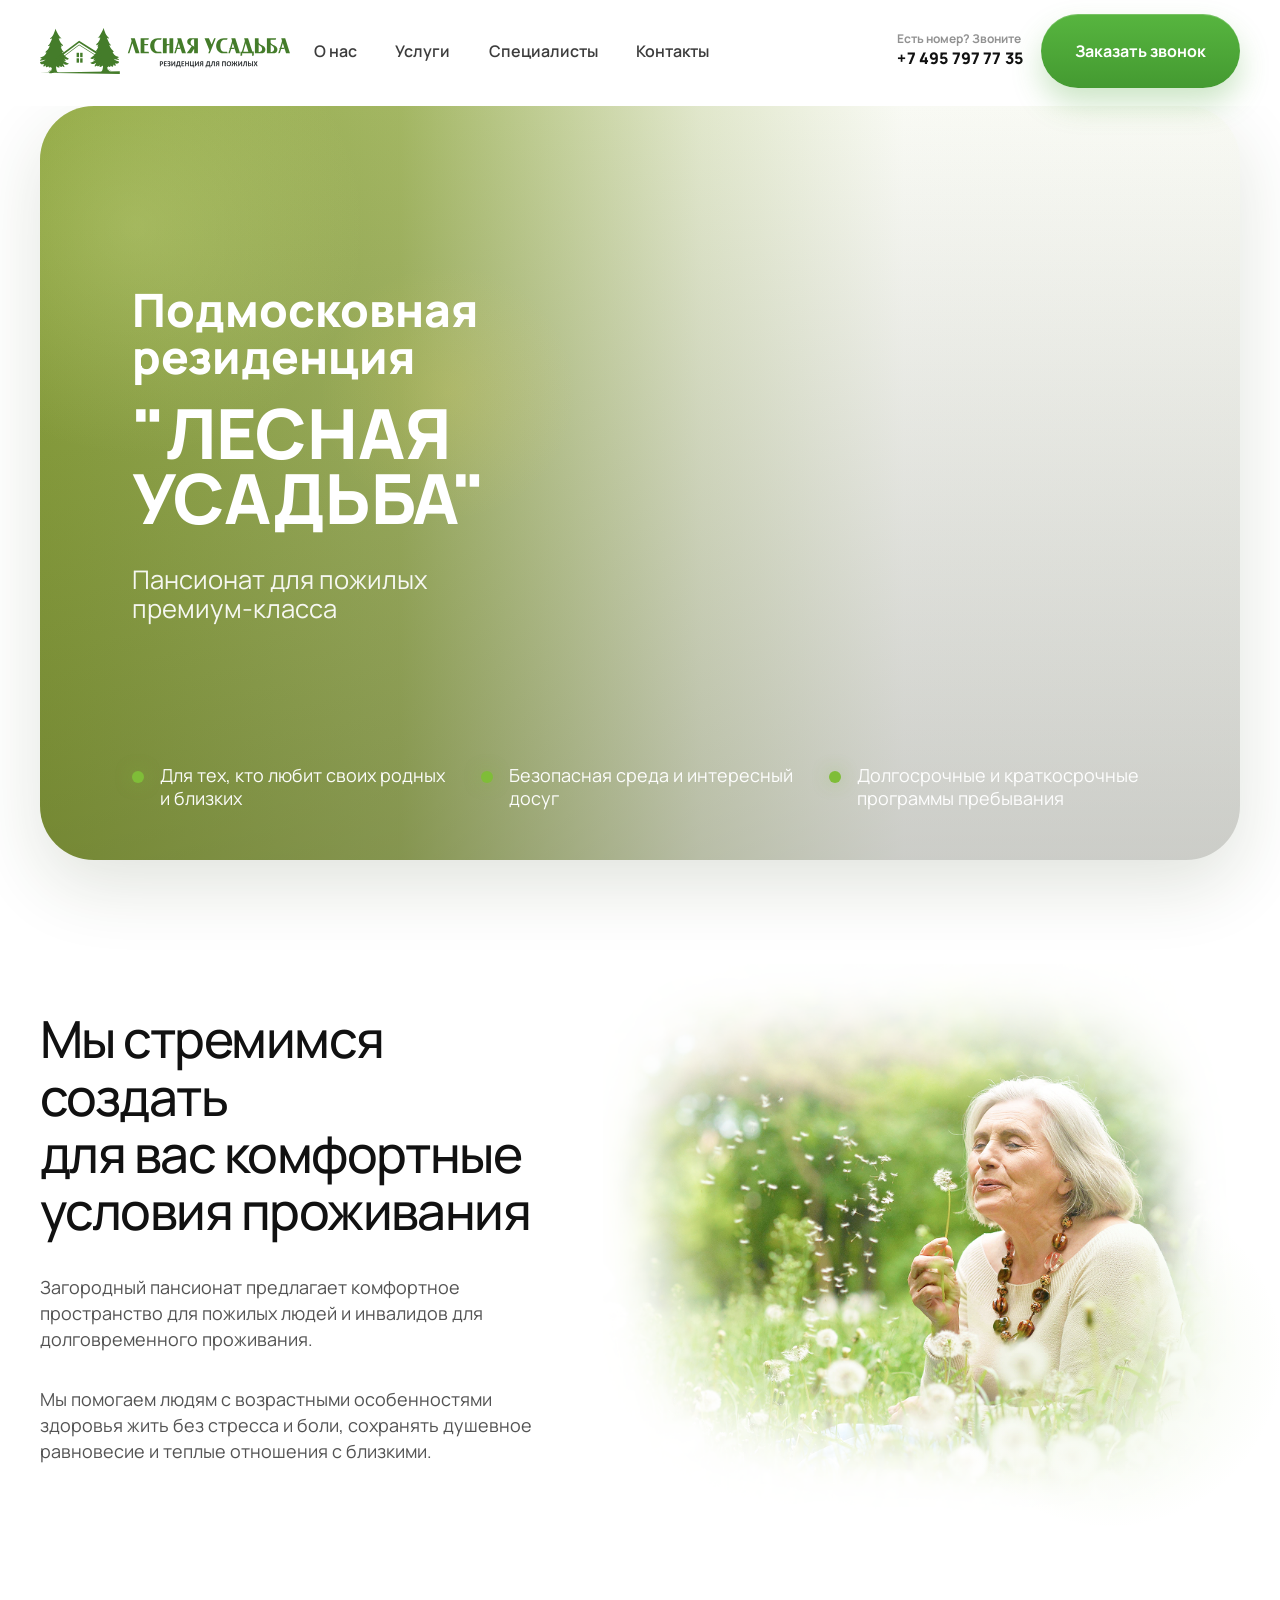
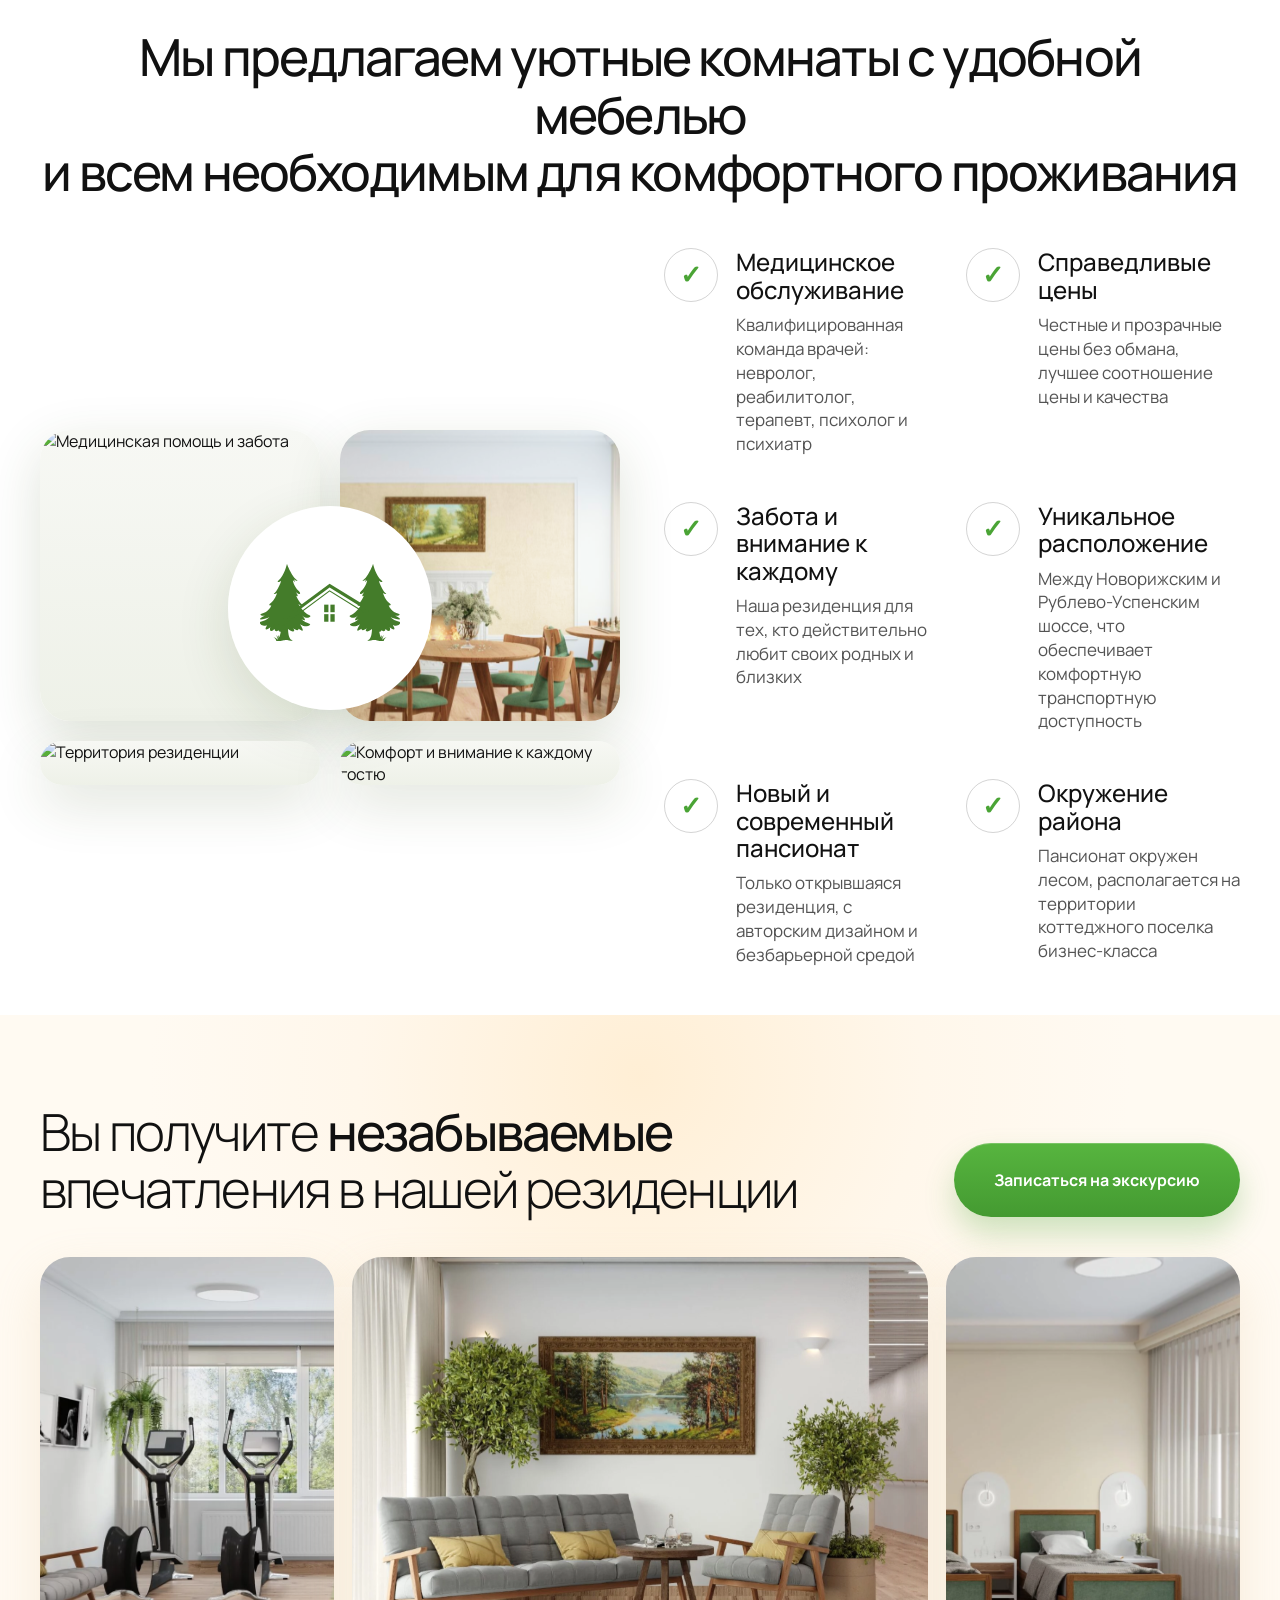
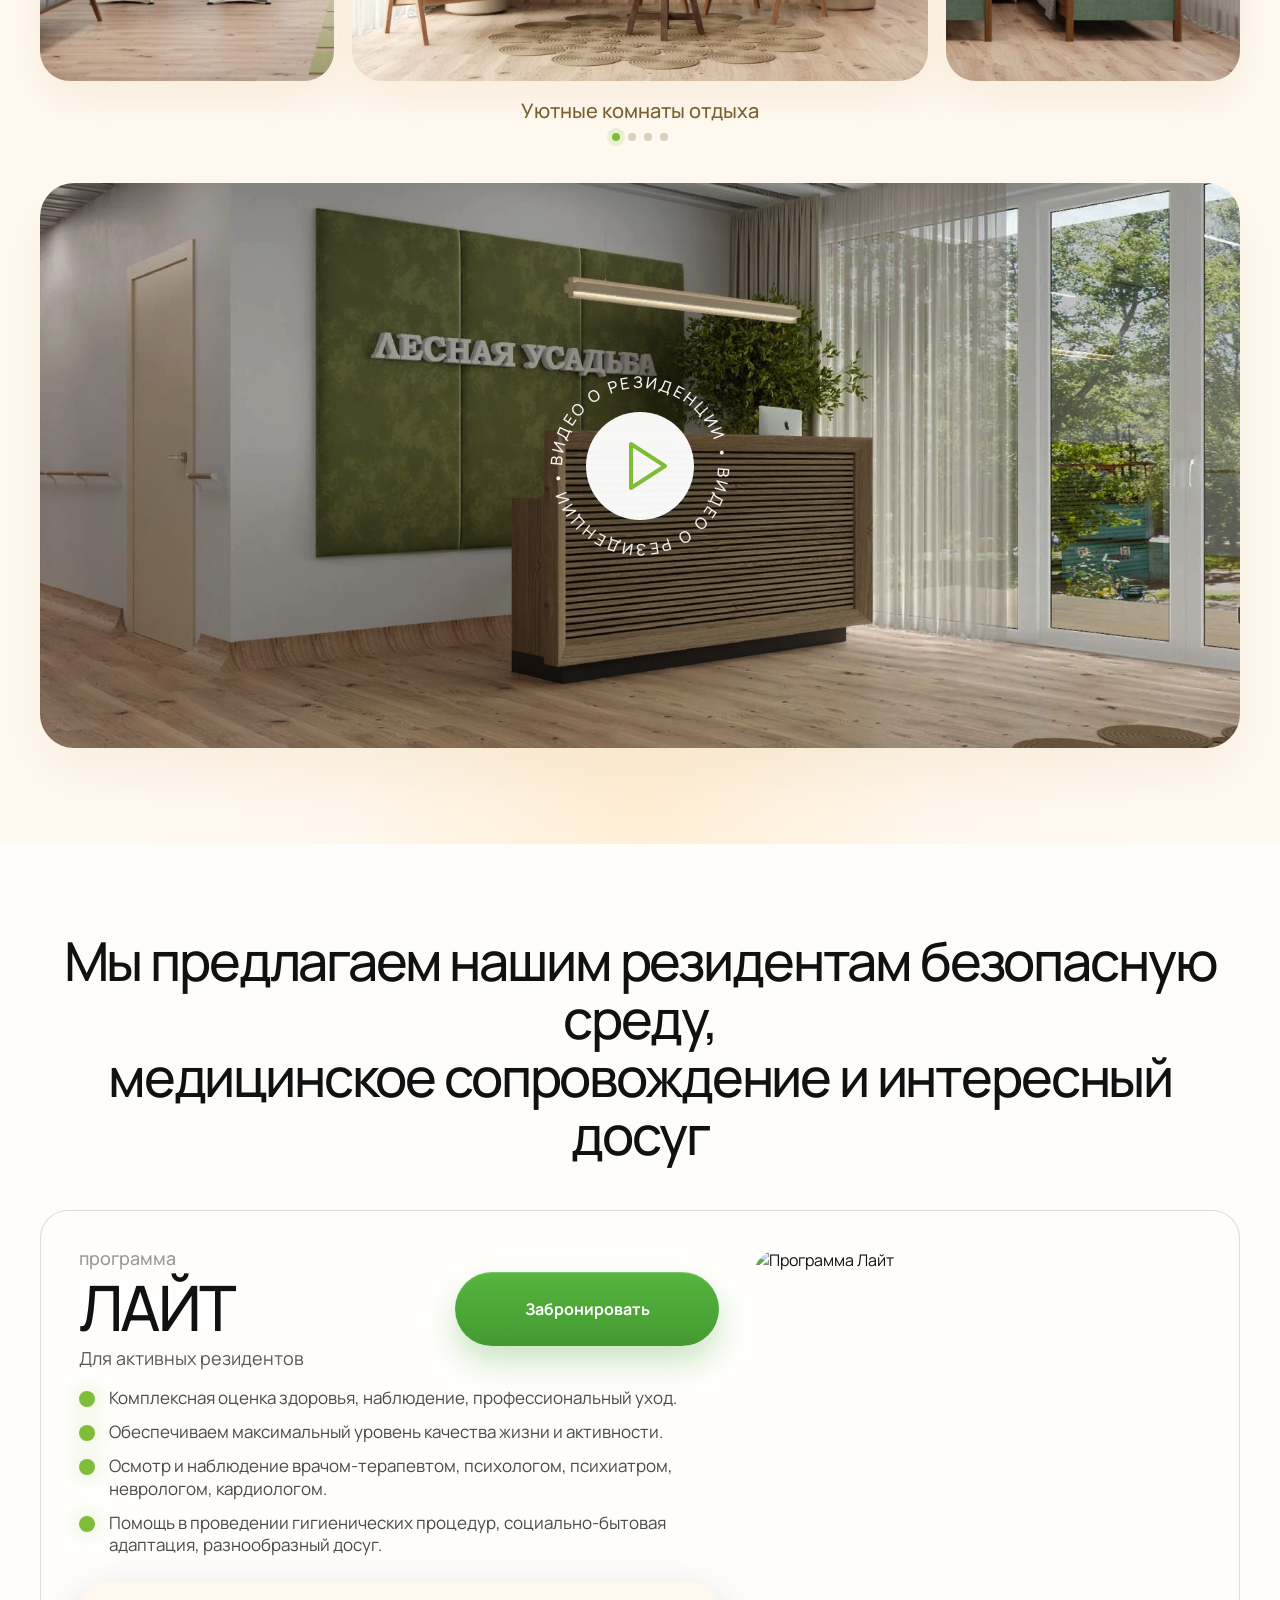
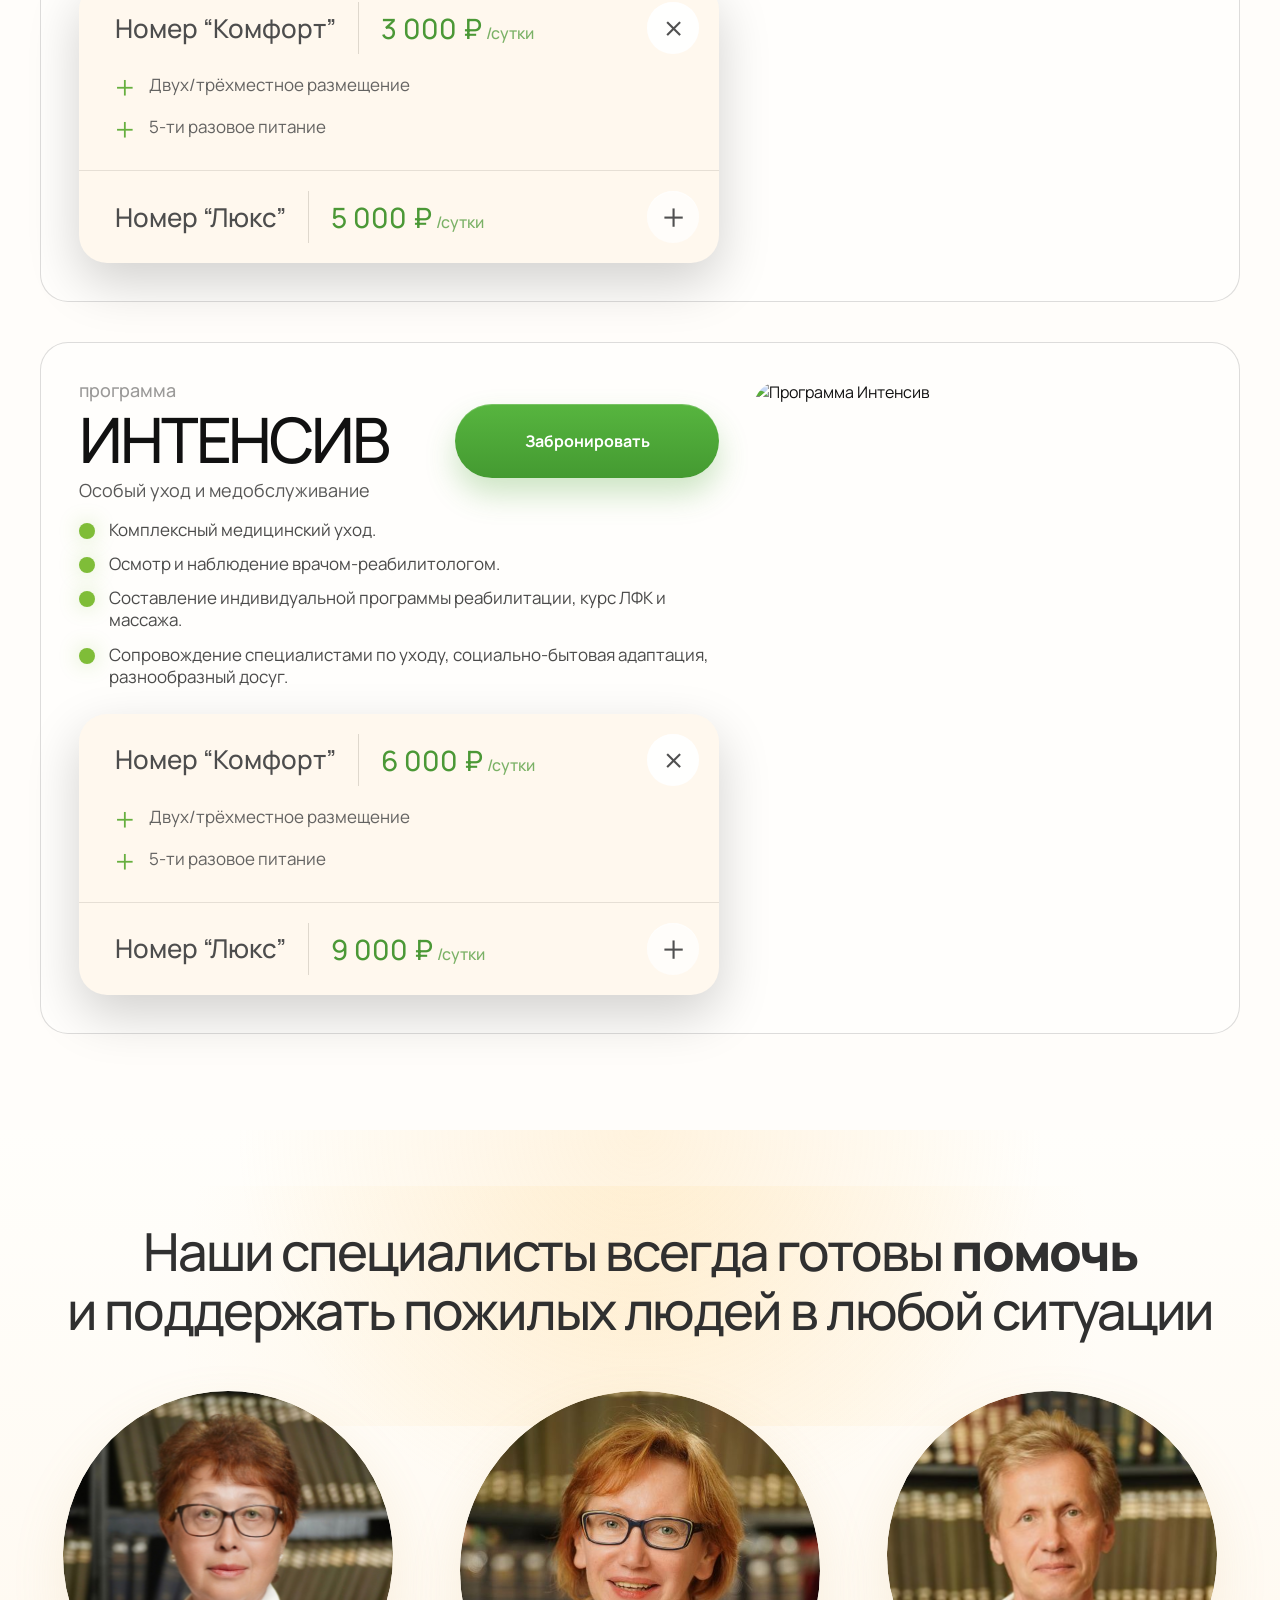
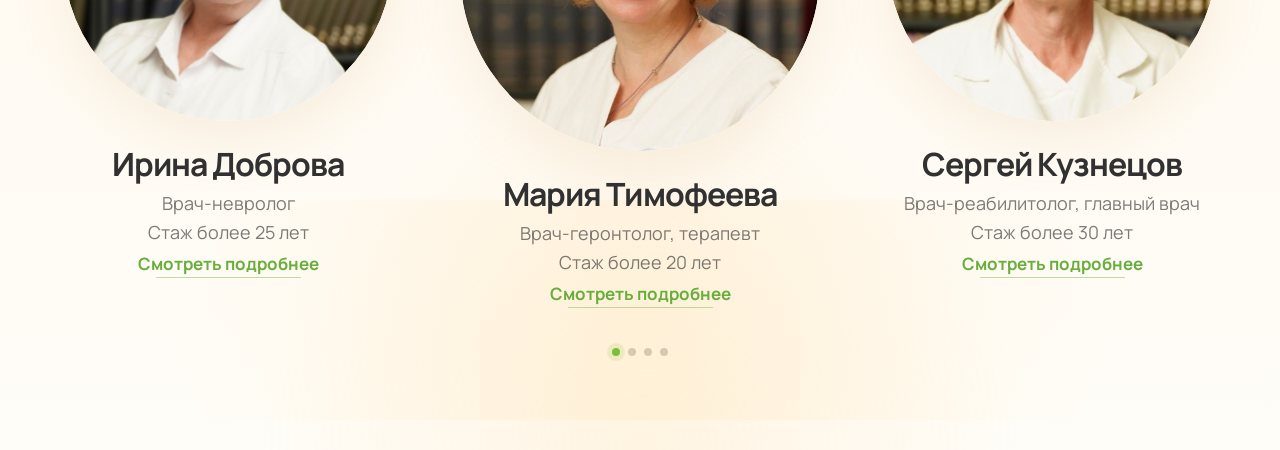
==== commit 41e016d0: "create spicialist section" ====
--- a/html/index.html
+++ b/html/index.html
@@ -360,6 +360,56 @@
           </div>
         </div>
       </section>
+
+      <section class="specialists-section">
+        <div class="container">
+          <div class="specialists-section__shell">
+            <h2 class="specialists-section__title">
+              <span>Наши специалисты всегда готовы <strong>помочь</strong></span>
+              <span>и поддержать пожилых людей в любой ситуации</span>
+            </h2>
+
+            <div class="specialists-section__grid">
+              <article class="specialist-card">
+                <div class="specialist-card__photo">
+                  <img src="../images/Image-06-1.svg" alt="Ирина Доброва" loading="lazy">
+                </div>
+                <h3 class="specialist-card__name">Ирина Доброва</h3>
+                <p class="specialist-card__role">Врач-невролог</p>
+                <p class="specialist-card__experience">Стаж более 25 лет</p>
+                <a class="specialist-card__link" href="#">Смотреть подробнее</a>
+              </article>
+
+              <article class="specialist-card specialist-card--featured">
+                <div class="specialist-card__photo">
+                  <img src="../images/Image-06-2.svg" alt="Мария Тимофеева" loading="lazy">
+                </div>
+                <h3 class="specialist-card__name">Мария Тимофеева</h3>
+                <p class="specialist-card__role">Врач-геронтолог, терапевт</p>
+                <p class="specialist-card__experience">Стаж более 20 лет</p>
+                <a class="specialist-card__link" href="#">Смотреть подробнее</a>
+              </article>
+
+              <article class="specialist-card">
+                <div class="specialist-card__photo">
+                  <img src="../images/Image-06-3.svg" alt="Сергей Кузнецов" loading="lazy">
+                </div>
+                <h3 class="specialist-card__name">Сергей Кузнецов</h3>
+                <p class="specialist-card__role">Врач-реабилитолог, главный врач</p>
+                <p class="specialist-card__experience">Стаж более 30 лет</p>
+                <a class="specialist-card__link" href="#">Смотреть подробнее</a>
+              </article>
+            </div>
+
+            <div class="specialists-section__pagination" aria-label="Пагинация специалистов">
+              <span class="is-active" aria-hidden="true"></span>
+              <span aria-hidden="true"></span>
+              <span aria-hidden="true"></span>
+              <span aria-hidden="true"></span>
+            </div>
+          </div>
+        </div>
+      </section>
     </main>
   </div>
 </body>
--- a/css/style.css
+++ b/css/style.css
@@ -1607,4 +1607,272 @@
     min-height: 320px;
     border-radius: 22px;
   }
+}
+.specialists-section {
+  position: relative;
+  padding: 92px 0 94px;
+  overflow: hidden;
+  background: radial-gradient(circle at top center, rgba(255, 211, 137, 0.26) 0%, rgba(255, 244, 224, 0) 36%), radial-gradient(circle at bottom center, rgba(255, 209, 136, 0.2) 0%, rgba(255, 247, 233, 0) 34%), linear-gradient(180deg, #fffefb 0%, #fffaf2 52%, #fffdf8 100%);
+}
+.specialists-section::before, .specialists-section::after {
+  content: "";
+  position: absolute;
+  left: 50%;
+  width: min(1400px, 100% - 20px);
+  transform: translateX(-50%);
+  pointer-events: none;
+}
+.specialists-section::before {
+  top: 56px;
+  height: 240px;
+  background: radial-gradient(circle, rgba(255, 213, 133, 0.18) 0%, rgba(255, 244, 224, 0) 72%);
+}
+.specialists-section::after {
+  bottom: 30px;
+  height: 220px;
+  background: radial-gradient(circle, rgba(255, 213, 133, 0.16) 0%, rgba(255, 246, 231, 0) 74%);
+}
+
+.specialists-section__shell {
+  position: relative;
+  z-index: 1;
+}
+
+.specialists-section__title {
+  margin: 0 auto 52px;
+  max-width: 1220px;
+  font-size: clamp(34px, 4.1vw, 58px);
+  font-weight: 500;
+  line-height: 1.12;
+  letter-spacing: -0.04em;
+  text-align: center;
+  color: #303030;
+  transition: transform 0.35s ease;
+}
+.specialists-section__title span {
+  display: block;
+}
+.specialists-section__title strong {
+  font-weight: 800;
+}
+
+.specialists-section__grid {
+  display: grid;
+  grid-template-columns: repeat(3, minmax(0, 1fr));
+  gap: 36px;
+  align-items: start;
+}
+
+.specialist-card {
+  display: flex;
+  flex-direction: column;
+  align-items: center;
+  text-align: center;
+  transition: transform 0.35s ease;
+}
+.specialist-card:hover {
+  transform: translateY(-6px);
+}
+
+.specialist-card--featured .specialist-card__photo {
+  width: min(100%, 360px);
+}
+
+.specialist-card__photo {
+  width: min(100%, 330px);
+  aspect-ratio: 1/1;
+  margin-bottom: 26px;
+  border-radius: 50%;
+  overflow: hidden;
+  box-shadow: 0 22px 54px rgba(202, 165, 94, 0.14);
+  transition: transform 0.35s ease, box-shadow 0.35s ease;
+}
+.specialist-card__photo img {
+  width: 100%;
+  height: 100%;
+  -o-object-fit: cover;
+     object-fit: cover;
+  transition: transform 0.45s ease;
+}
+
+.specialist-card:hover .specialist-card__photo {
+  transform: translateY(-6px) scale(1.02);
+  box-shadow: 0 30px 70px rgba(202, 165, 94, 0.2);
+}
+
+.specialist-card:hover .specialist-card__photo img {
+  transform: scale(1.04);
+}
+
+.specialist-card__name {
+  margin: 0 0 10px;
+  font-size: clamp(24px, 2.5vw, 38px);
+  font-weight: 700;
+  line-height: 1.08;
+  letter-spacing: -0.03em;
+  color: #313131;
+  transition: color 0.3s ease, transform 0.3s ease;
+}
+
+.specialist-card__role,
+.specialist-card__experience {
+  margin: 0;
+  font-size: 18px;
+  line-height: 1.28;
+  color: rgba(68, 68, 68, 0.7);
+  transition: color 0.3s ease, transform 0.3s ease;
+}
+
+.specialist-card__experience {
+  margin-top: 6px;
+}
+
+.specialist-card__link {
+  position: relative;
+  margin-top: 10px;
+  font-size: 17px;
+  font-weight: 700;
+  line-height: 1.2;
+  color: #68ae3d;
+  transition: color 0.3s ease, transform 0.3s ease;
+}
+.specialist-card__link::after {
+  content: "";
+  position: absolute;
+  left: 0;
+  bottom: -4px;
+  width: 100%;
+  height: 1px;
+  background: currentColor;
+  opacity: 0.42;
+  transform: scaleX(0.8);
+  transform-origin: center;
+  transition: transform 0.3s ease, opacity 0.3s ease;
+}
+.specialist-card__link:hover {
+  color: #4a9c2f;
+  transform: translateY(-2px);
+}
+.specialist-card__link:hover::after {
+  opacity: 1;
+  transform: scaleX(1);
+}
+
+.specialist-card:hover .specialist-card__name,
+.specialist-card:hover .specialist-card__role,
+.specialist-card:hover .specialist-card__experience {
+  transform: translateY(-2px);
+}
+
+.specialist-card:hover .specialist-card__name {
+  color: #171717;
+}
+
+.specialist-card:hover .specialist-card__role,
+.specialist-card:hover .specialist-card__experience {
+  color: rgba(40, 40, 40, 0.82);
+}
+
+.specialists-section__pagination {
+  display: flex;
+  align-items: center;
+  justify-content: center;
+  gap: 8px;
+  margin-top: 44px;
+}
+.specialists-section__pagination span {
+  width: 8px;
+  height: 8px;
+  border-radius: 50%;
+  background: rgba(175, 164, 145, 0.52);
+  transition: transform 0.25s ease, background 0.25s ease, box-shadow 0.25s ease;
+}
+.specialists-section__pagination .is-active {
+  background: #7fbd38;
+  box-shadow: 0 0 0 5px rgba(127, 189, 56, 0.14);
+}
+.specialists-section__pagination:hover span {
+  transform: scale(1.08);
+}
+
+.specialists-section:hover .specialists-section__title {
+  transform: translateY(-3px);
+}
+
+@media (max-width: 1199px) {
+  .specialists-section {
+    padding: 76px 0 82px;
+  }
+  .specialists-section__title {
+    margin-bottom: 40px;
+    font-size: clamp(30px, 3.4vw, 48px);
+  }
+  .specialists-section__grid {
+    gap: 26px;
+  }
+  .specialist-card__photo {
+    width: min(100%, 290px);
+    margin-bottom: 22px;
+  }
+  .specialist-card--featured .specialist-card__photo {
+    width: min(100%, 320px);
+  }
+  .specialist-card__role,
+  .specialist-card__experience {
+    font-size: 17px;
+  }
+}
+@media (max-width: 991px) {
+  .specialists-section {
+    padding: 62px 0 66px;
+  }
+  .specialists-section__title {
+    margin-bottom: 30px;
+  }
+  .specialists-section__grid {
+    grid-template-columns: repeat(2, minmax(0, 1fr));
+    gap: 26px 18px;
+  }
+  .specialist-card--featured {
+    grid-column: 1/-1;
+  }
+  .specialist-card--featured .specialist-card__photo {
+    width: min(100%, 330px);
+  }
+  .specialists-section__pagination {
+    margin-top: 34px;
+  }
+}
+@media (max-width: 640px) {
+  .specialists-section {
+    padding: 48px 0 50px;
+  }
+  .specialists-section__title {
+    margin-bottom: 24px;
+    font-size: 28px;
+    line-height: 1.14;
+  }
+  .specialists-section__grid {
+    grid-template-columns: 1fr;
+    gap: 24px;
+  }
+  .specialist-card__photo,
+  .specialist-card--featured .specialist-card__photo {
+    width: min(100%, 270px);
+    margin-bottom: 18px;
+  }
+  .specialist-card__name {
+    margin-bottom: 8px;
+    font-size: 22px;
+  }
+  .specialist-card__role,
+  .specialist-card__experience {
+    font-size: 16px;
+  }
+  .specialist-card__link {
+    font-size: 16px;
+  }
+  .specialists-section__pagination {
+    margin-top: 26px;
+  }
 }
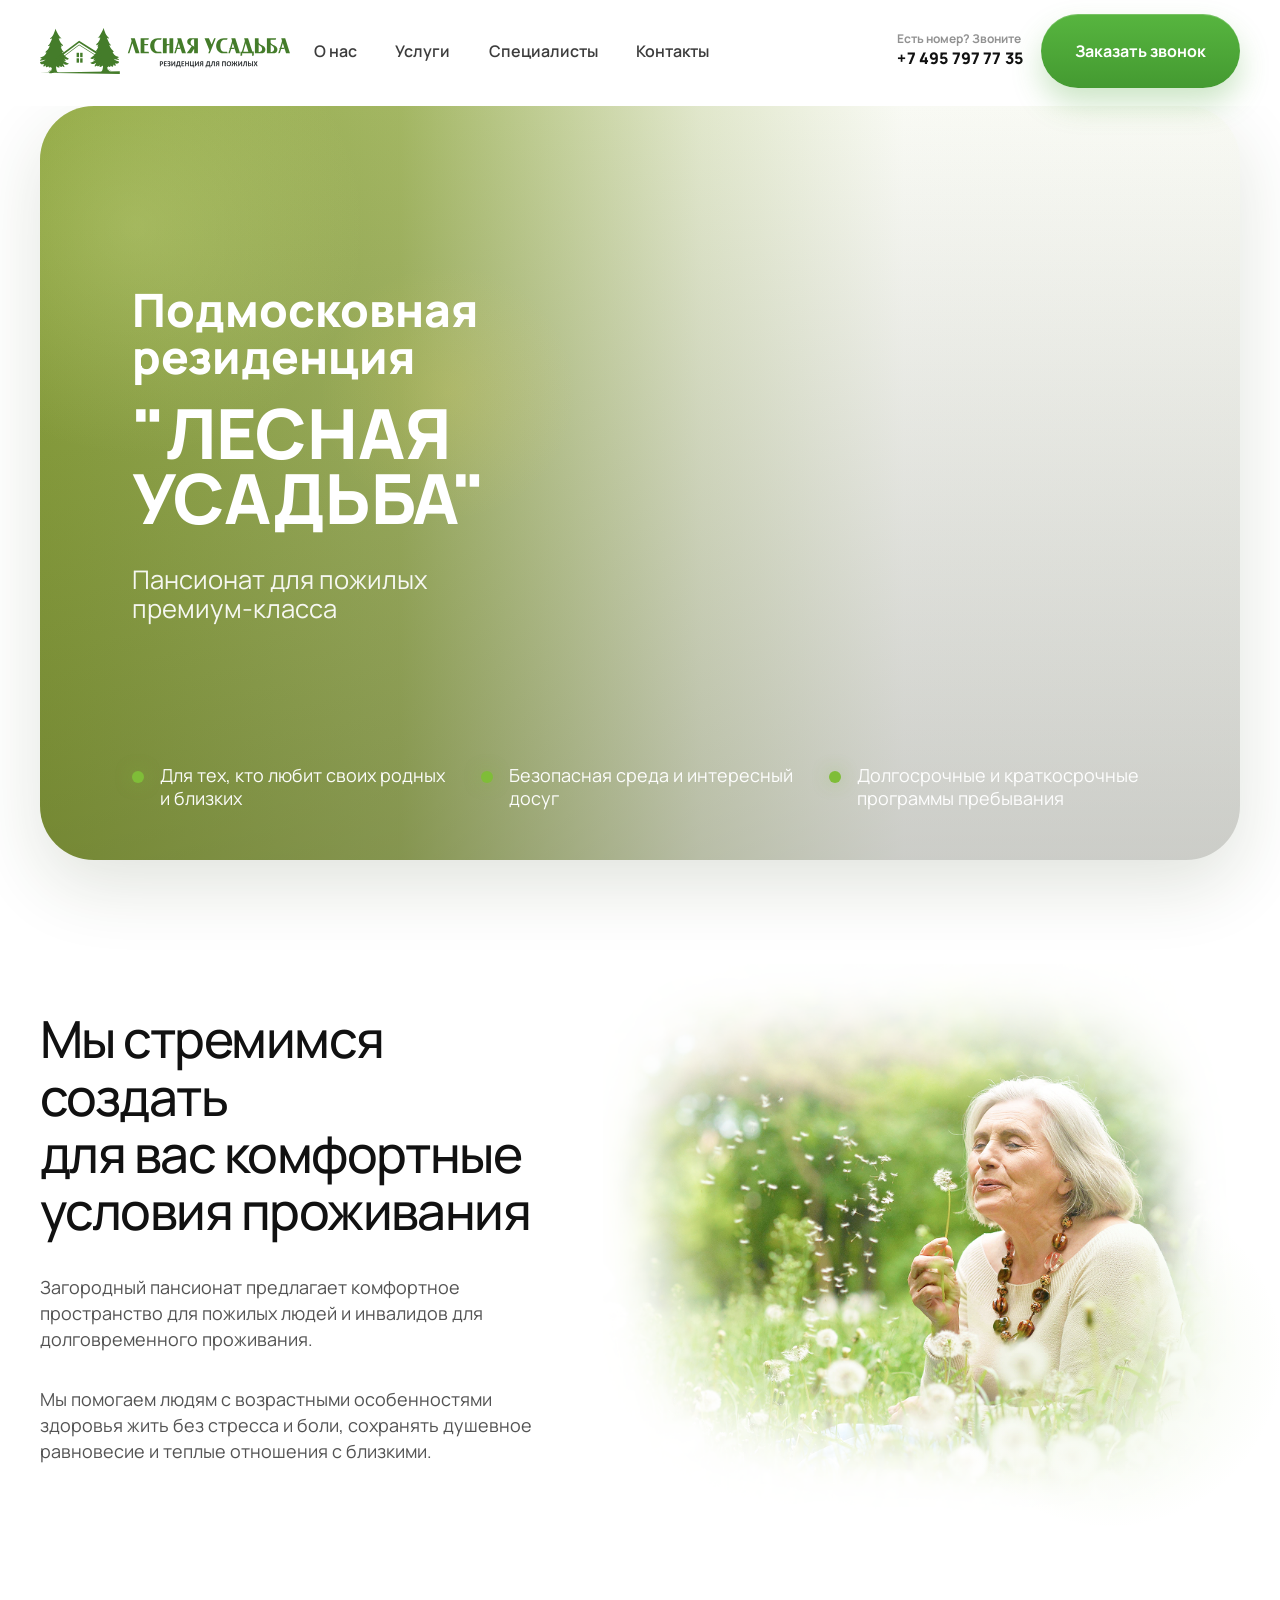
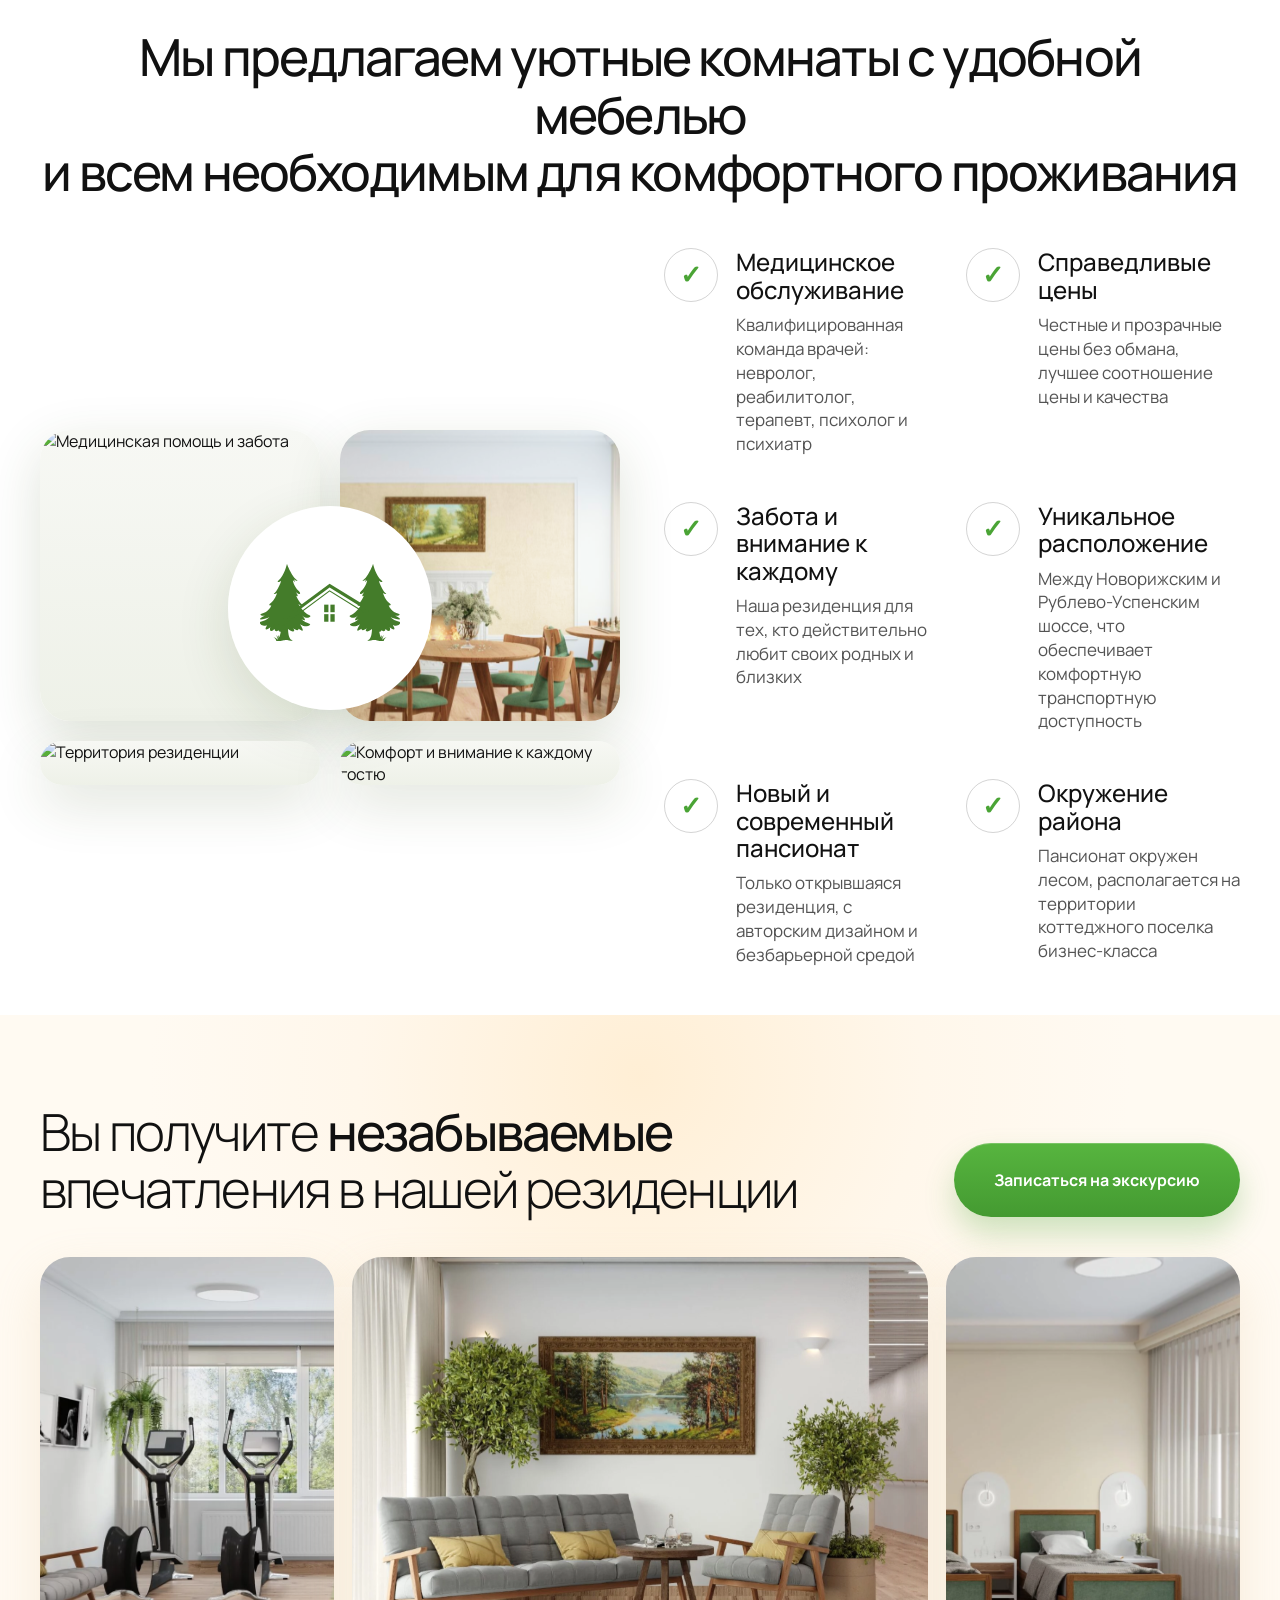
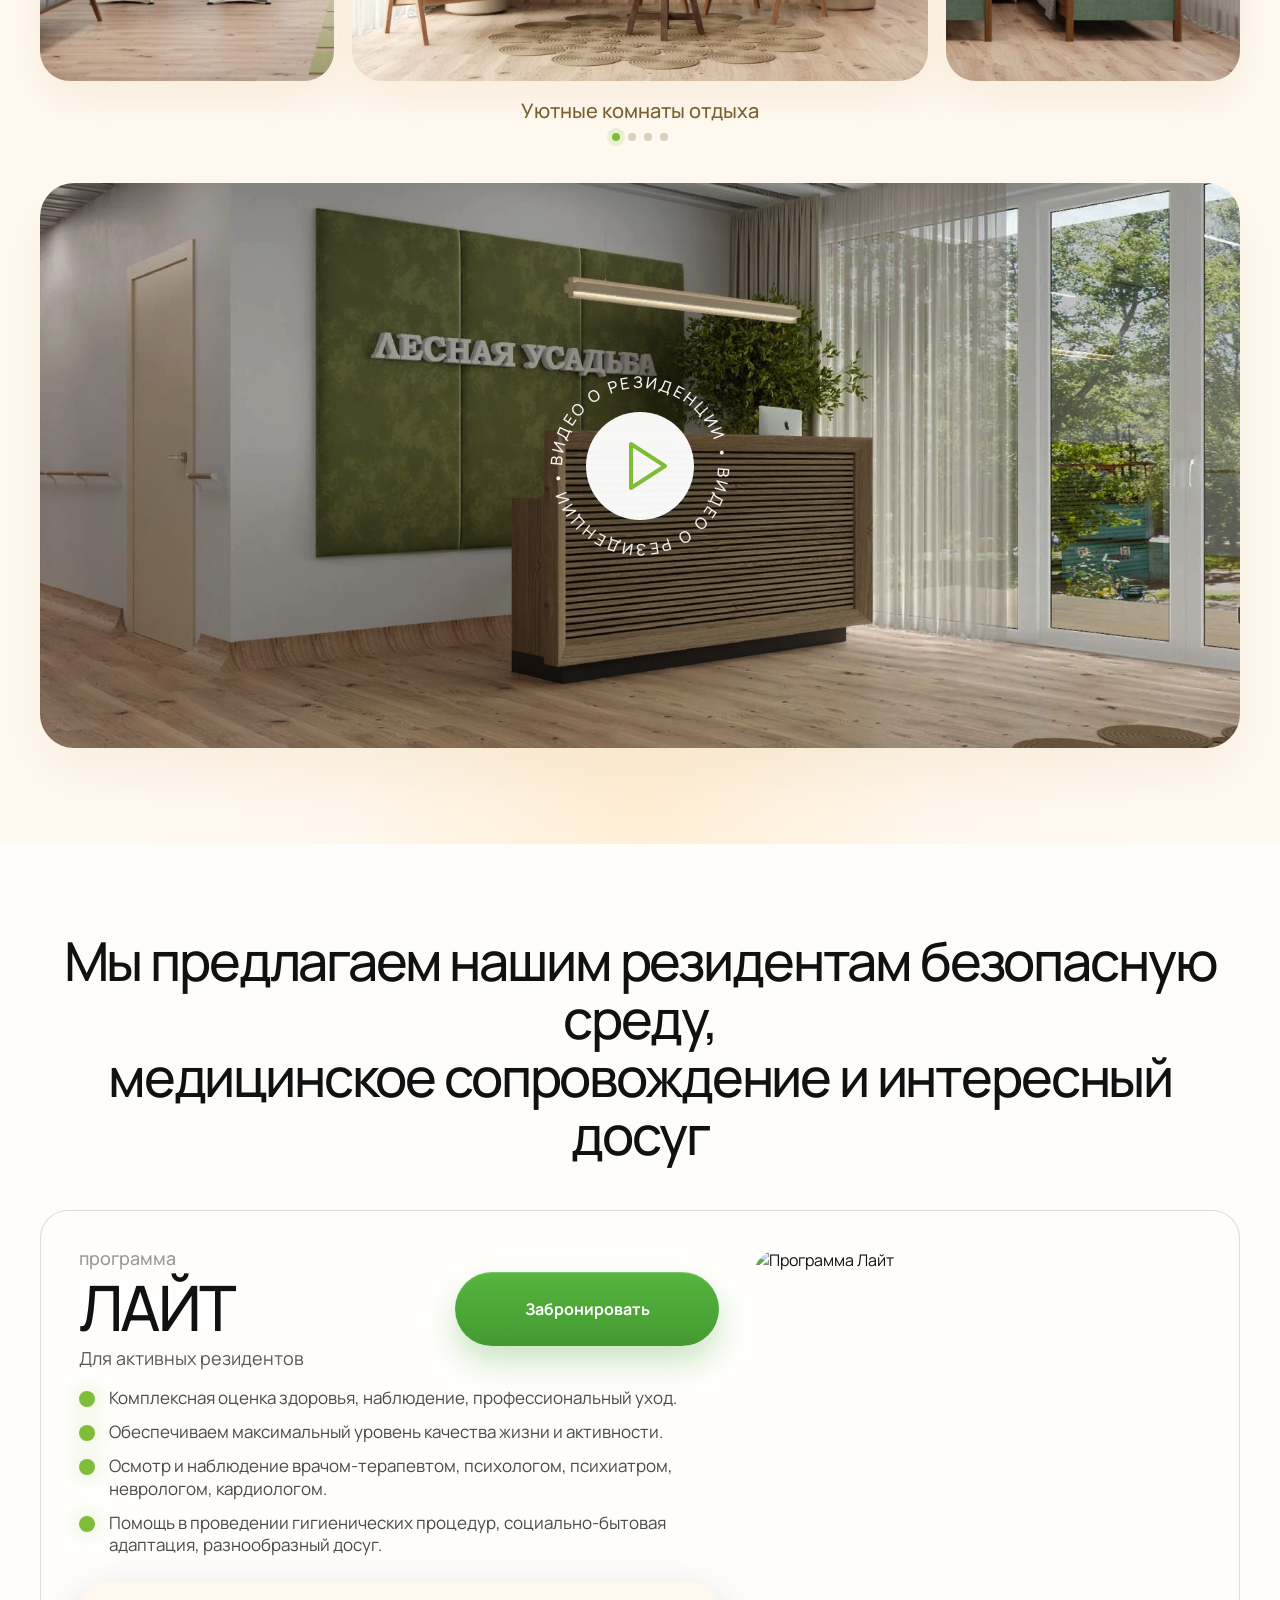
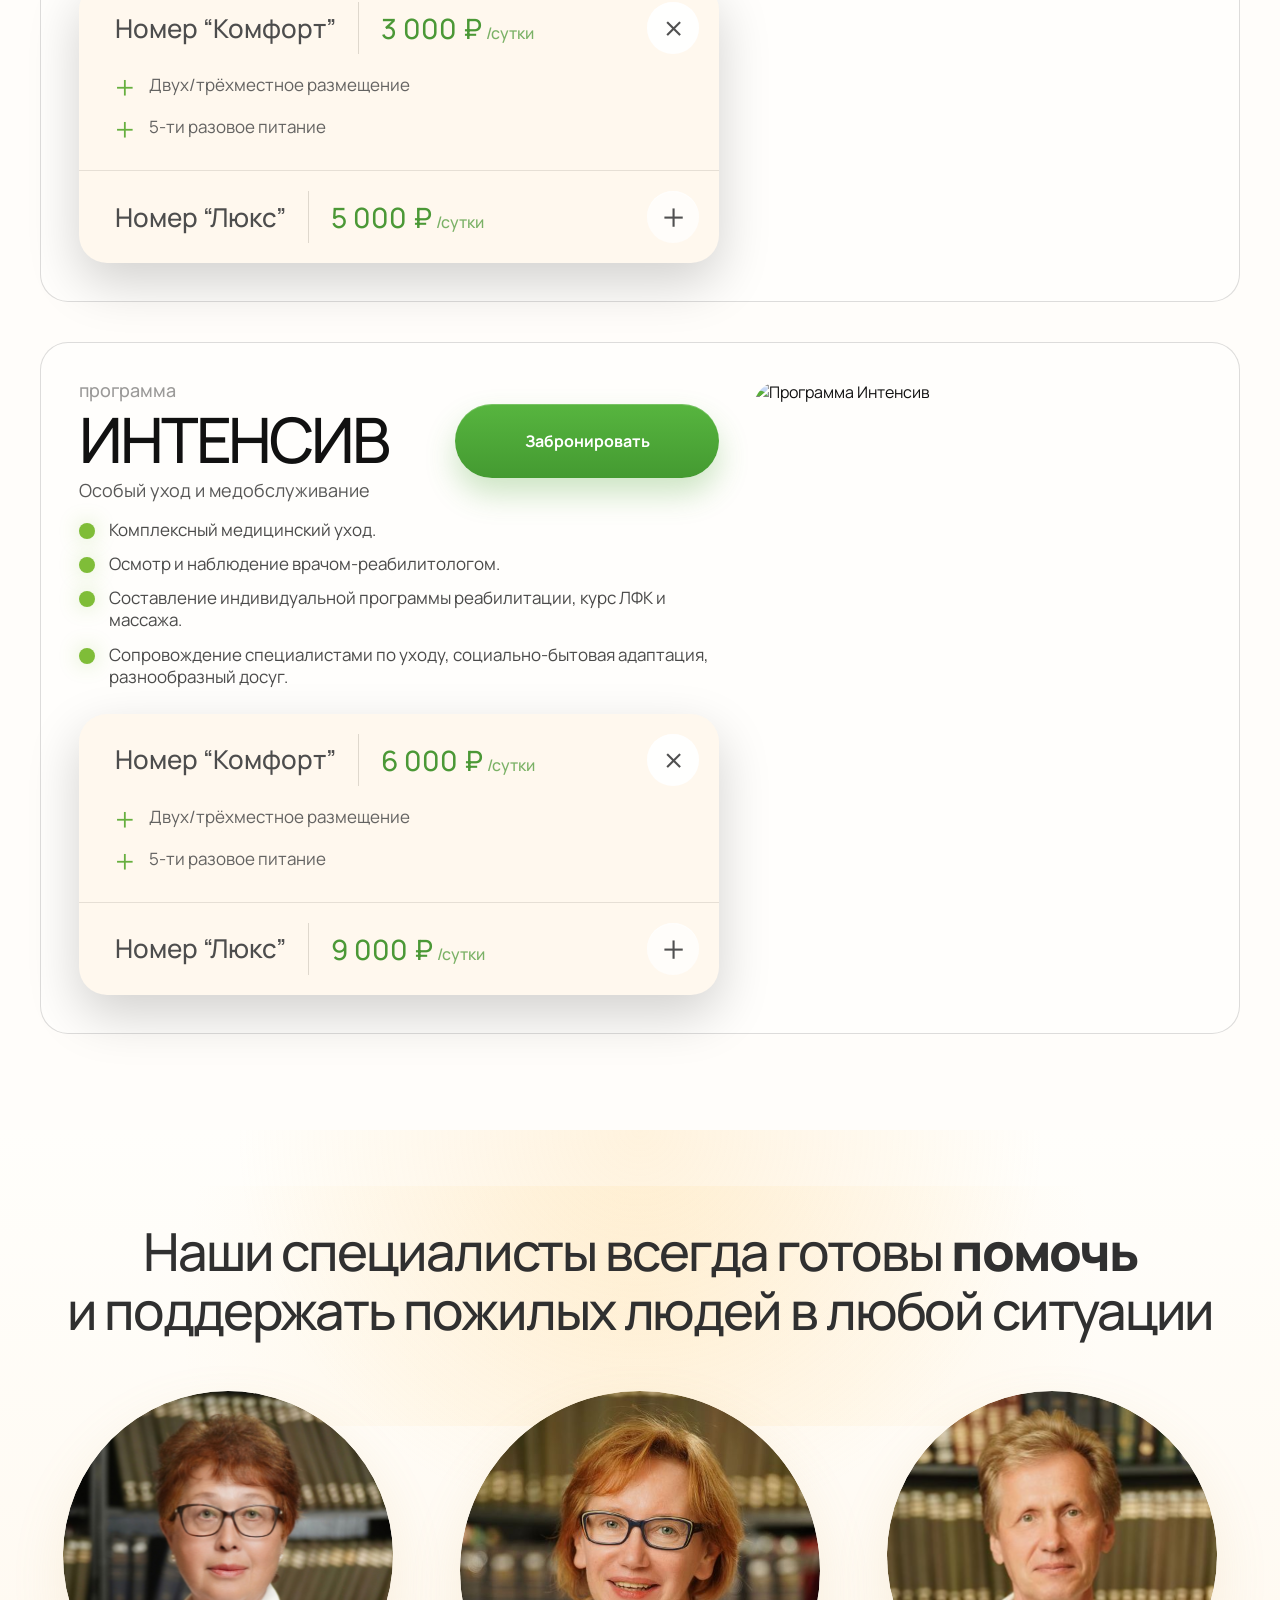
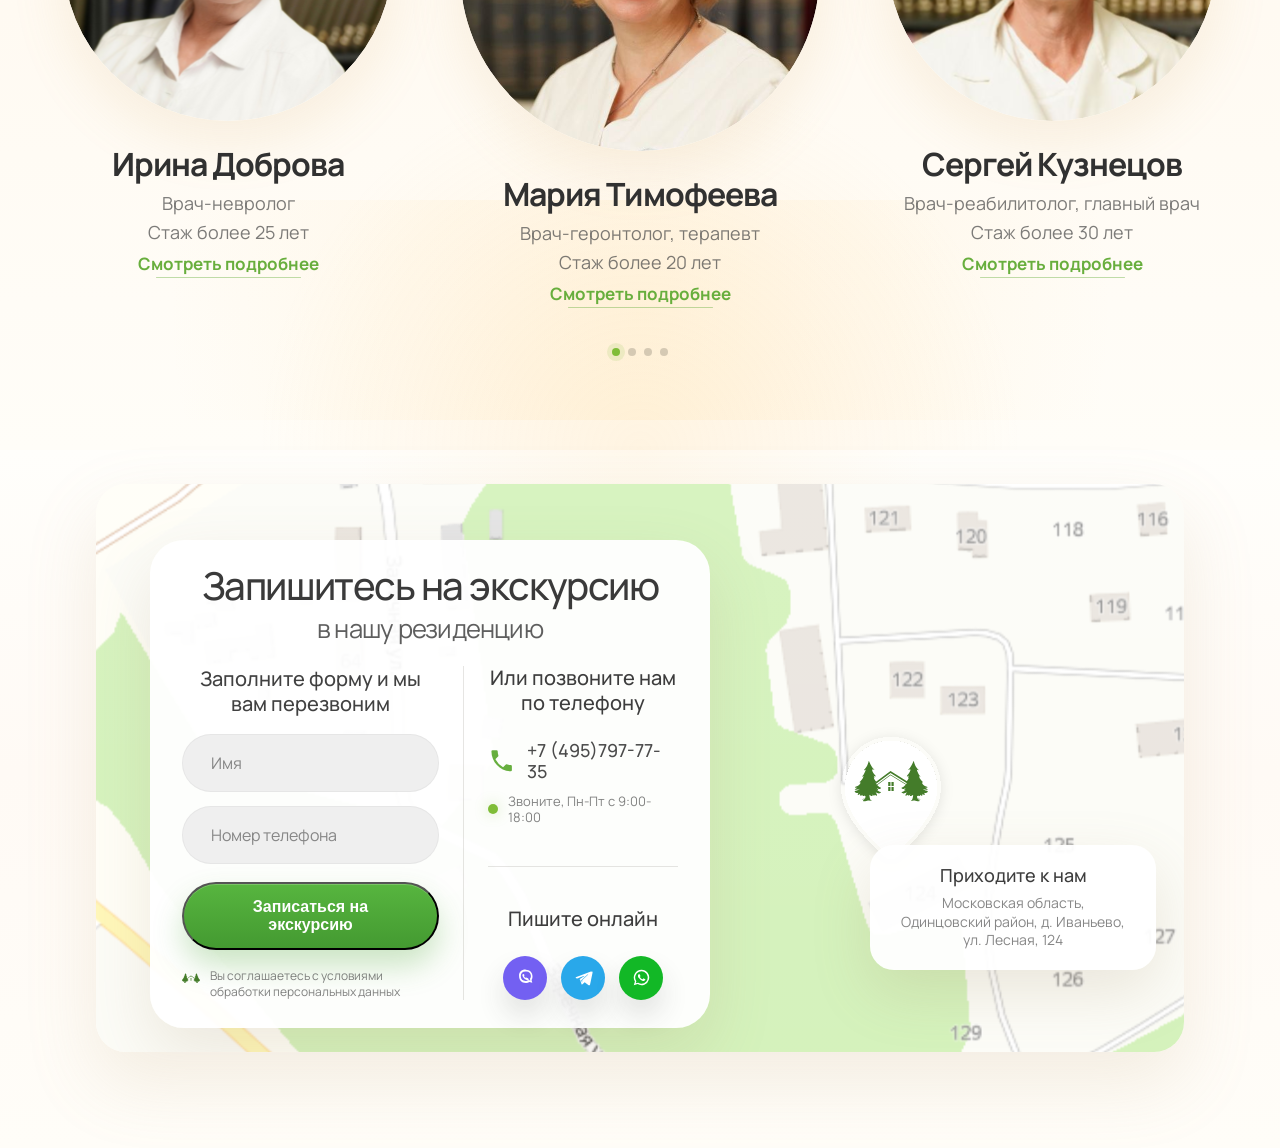
==== commit 1b8b559d: "create section with map" ====
--- a/html/index.html
+++ b/html/index.html
@@ -410,6 +410,107 @@
           </div>
         </div>
       </section>
+
+      <section class="visit-section">
+        <div class="container visit-section__container">
+          <div class="visit-section__shell">
+            <img class="visit-section__plant" src="../images/Plant.svg" alt="" aria-hidden="true">
+
+            <div class="visit-section__map">
+              <div class="visit-section__panel">
+                <div class="visit-section__panel-header">
+                  <h2 class="visit-section__title">Запишитесь на экскурсию</h2>
+                  <p class="visit-section__subtitle">в нашу резиденцию</p>
+                </div>
+
+                <div class="visit-section__content">
+                  <form class="visit-form" action="#">
+                    <h3 class="visit-form__title">Заполните форму и мы вам перезвоним</h3>
+
+                    <div class="visit-form__fields">
+                      <label class="visit-form__field">
+                        <span class="visually-hidden">Имя</span>
+                        <input type="text" name="name" placeholder="Имя">
+                      </label>
+
+                      <label class="visit-form__field">
+                        <span class="visually-hidden">Номер телефона</span>
+                        <input type="tel" name="phone" placeholder="Номер телефона">
+                      </label>
+                    </div>
+
+                    <button class="button button--primary visit-form__button" type="submit">Записаться на экскурсию</button>
+
+                    <p class="visit-form__consent">
+                      <img src="../images/Иконка.svg" alt="" aria-hidden="true">
+                      <span>Вы соглашаетесь с условиями обработки персональных данных</span>
+                    </p>
+                  </form>
+
+                  <div class="visit-section__divider" aria-hidden="true"></div>
+
+                  <div class="visit-contacts">
+                    <div class="visit-contacts__block">
+                      <h3 class="visit-contacts__title">Или позвоните нам по телефону</h3>
+
+                      <a class="visit-contacts__phone" href="tel:+74957977735">
+                        <span class="visit-contacts__phone-icon" aria-hidden="true">
+                          <svg viewBox="0 0 24 24" role="presentation">
+                            <path d="M6.62 10.79a15.05 15.05 0 0 0 6.59 6.59l2.2-2.2a1 1 0 0 1 1.01-.24c1.1.37 2.28.56 3.5.56a1 1 0 0 1 1 1V20a1 1 0 0 1-1 1C10.85 21 3 13.15 3 3.5a1 1 0 0 1 1-1H7.5a1 1 0 0 1 1 1c0 1.22.19 2.4.56 3.5a1 1 0 0 1-.24 1.01l-2.2 2.2Z"></path>
+                          </svg>
+                        </span>
+                        <span>+7 (495)797-77-35</span>
+                      </a>
+
+                      <p class="visit-contacts__hours">
+                        <span class="visit-contacts__hours-dot" aria-hidden="true"></span>
+                        Звоните, Пн-Пт с 9:00-18:00
+                      </p>
+                    </div>
+
+                    <div class="visit-contacts__separator" aria-hidden="true"></div>
+
+                    <div class="visit-contacts__block">
+                      <h3 class="visit-contacts__title">Пишите онлайн</h3>
+
+                      <div class="visit-contacts__socials">
+                        <a class="visit-contacts__social visit-contacts__social--viber" href="#" aria-label="Viber">
+                          <svg viewBox="0 0 24 24" role="presentation">
+                            <path d="M12.3 3c4.64.16 7.52 2.88 7.7 7.18.08 1.94-.26 3.3-1.12 4.55l.91 3.34-3.42-.88c-1.11.72-2.28 1.05-4 .98-4.73-.2-7.53-3-7.72-7.72C4.44 5.86 7.5 2.84 12.3 3Zm-.27 2.06c-3.46 0-5.55 2.13-5.42 5.42.13 3.36 2.07 5.28 5.44 5.42 1.34.05 2.22-.17 3.13-.75l.49-.32 1.84.47-.49-1.78.32-.5c.66-1.01.86-1.83.8-3.11-.13-3.12-2.12-4.74-5.11-4.85Zm2.12 7.66c.29-.16.48-.08.64.1l.86 1.08c.14.17.17.35.04.53-.22.31-.69.61-1.02.67-.56.09-1.32-.1-2.51-.68-1.32-.65-2.52-1.89-3.13-3.15-.47-.99-.64-1.67-.58-2.17.05-.39.35-.86.64-1.1.19-.15.38-.13.56.01l1.01.82c.17.14.24.31.13.58l-.37.9c-.07.18-.04.34.07.5.3.45.86 1.05 1.37 1.37.17.1.34.12.51.05l.78-.31Z"></path>
+                          </svg>
+                        </a>
+                        <a class="visit-contacts__social visit-contacts__social--telegram" href="#" aria-label="Telegram">
+                          <svg viewBox="0 0 24 24" role="presentation">
+                            <path d="M20.45 5.06 3.9 11.44c-1.13.45-1.12 1.09-.2 1.37l4.25 1.32 1.64 5.02c.2.56.1.79.69.79.45 0 .65-.2.9-.44l2.17-2.11 4.52 3.34c.83.46 1.43.22 1.64-.77l2.82-13.29c.31-1.2-.46-1.75-1.38-1.33Zm-2.35 3.03-7.46 6.74-.3 3.03-.9-2.86 6.9-6.15c.3-.26-.06-.41-.47-.15l-8.53 5.37-2.68-.83 12.04-4.64c.56-.2 1.05.13.4.49Z"></path>
+                          </svg>
+                        </a>
+                        <a class="visit-contacts__social visit-contacts__social--whatsapp" href="#" aria-label="WhatsApp">
+                          <svg viewBox="0 0 24 24" role="presentation">
+                            <path d="M12 3.2a8.8 8.8 0 0 0-7.53 13.37L3.2 20.8l4.34-1.23A8.8 8.8 0 1 0 12 3.2Zm0 15.9c-1.31 0-2.59-.35-3.7-1.01l-.26-.15-2.58.73.69-2.51-.17-.26A7.15 7.15 0 1 1 12 19.1Zm3.92-5.42c-.21-.1-1.23-.61-1.42-.68-.19-.07-.33-.1-.47.1-.14.2-.54.68-.66.82-.12.14-.24.16-.45.05-.21-.1-.87-.32-1.65-1.02-.61-.54-1.02-1.2-1.14-1.4-.12-.2-.01-.3.09-.4.09-.09.21-.24.31-.36.1-.12.14-.2.21-.34.07-.14.03-.26-.02-.36-.05-.1-.47-1.14-.64-1.56-.17-.42-.35-.36-.47-.37l-.4-.01c-.14 0-.36.05-.54.26-.19.2-.72.71-.72 1.74 0 1.03.74 2.02.85 2.16.1.14 1.46 2.24 3.53 3.14.49.21.87.34 1.17.44.49.16.93.14 1.28.08.39-.06 1.23-.5 1.4-.98.17-.48.17-.89.12-.98-.05-.09-.19-.14-.4-.24Z"></path>
+                          </svg>
+                        </a>
+                      </div>
+                    </div>
+                  </div>
+                </div>
+              </div>
+
+              <div class="visit-section__marker">
+                <img src="../images/Метка.svg" alt="Метка резиденции" loading="lazy">
+              </div>
+
+              <div class="visit-section__address">
+                <h3 class="visit-section__address-title">Приходите к нам</h3>
+                <p class="visit-section__address-text">
+                  Московская область,<br>
+                  Одинцовский район, д. Иваньево,<br>
+                  ул. Лесная, 124
+                </p>
+              </div>
+            </div>
+          </div>
+        </div>
+      </section>
     </main>
   </div>
 </body>
--- a/css/style.css
+++ b/css/style.css
@@ -28,6 +28,18 @@
   margin: 0;
   padding: 0;
   list-style: none;
+}
+
+.visually-hidden {
+  position: absolute;
+  width: 1px;
+  height: 1px;
+  padding: 0;
+  margin: -1px;
+  overflow: hidden;
+  clip: rect(0, 0, 0, 0);
+  white-space: nowrap;
+  border: 0;
 }
 
 .page-shell {
@@ -1875,4 +1887,544 @@
   .specialists-section__pagination {
     margin-top: 26px;
   }
+}
+.visit-section {
+  padding: 34px 0 96px;
+  background: radial-gradient(circle at top center, rgba(255, 214, 148, 0.14) 0%, rgba(255, 248, 237, 0) 30%), linear-gradient(180deg, #fffefb 0%, #fffaf5 46%, #fffdf8 100%);
+}
+
+.visit-section__container {
+  width: min(100% - 32px, 1400px);
+}
+
+.visit-section__shell {
+  position: relative;
+  max-width: 1180px;
+  margin: 0 auto;
+  padding-left: 0;
+}
+.visit-section__shell:hover .visit-section__plant {
+  transform: translateY(-8px) rotate(-2deg);
+}
+
+.visit-section__plant {
+  position: absolute;
+  left: -92px;
+  top: -102px;
+  z-index: 0;
+  width: 208px;
+  pointer-events: none;
+  transition: transform 0.45s ease;
+}
+
+.visit-section__map {
+  position: relative;
+  z-index: 1;
+  max-width: 1088px;
+  min-height: 542px;
+  margin: 0 auto;
+  padding: 28px 28px 24px;
+  border-radius: 30px;
+  overflow: hidden;
+  background: url("../images/Map.svg") center/cover no-repeat;
+  box-shadow: 0 30px 72px rgba(179, 153, 109, 0.16);
+}
+.visit-section__map::before {
+  content: "";
+  position: absolute;
+  inset: 0;
+  background: linear-gradient(180deg, rgba(255, 255, 255, 0.08) 0%, rgba(255, 255, 255, 0.02) 100%);
+  pointer-events: none;
+}
+
+.visit-section__panel {
+  position: relative;
+  z-index: 2;
+}
+
+.visit-section__panel {
+  width: min(100%, 560px);
+  margin: 28px 0 0 26px;
+  padding: 26px 32px 28px;
+  border-radius: 34px;
+  background: rgba(255, 255, 255, 0.95);
+  box-shadow: 0 26px 64px rgba(155, 132, 92, 0.16);
+  transition: transform 0.35s ease, box-shadow 0.35s ease;
+}
+.visit-section__panel:hover {
+  transform: translateY(-4px);
+  box-shadow: 0 34px 78px rgba(155, 132, 92, 0.2);
+}
+
+.visit-section__panel-header {
+  margin-bottom: 24px;
+  text-align: center;
+}
+
+.visit-section__title {
+  margin: 0;
+  font-size: clamp(28px, 3vw, 42px);
+  font-weight: 500;
+  line-height: 1.06;
+  letter-spacing: -0.04em;
+  color: #3a3a3a;
+  transition: transform 0.35s ease;
+}
+
+.visit-section__subtitle {
+  margin: 8px 0 0;
+  font-size: clamp(18px, 2vw, 30px);
+  font-weight: 400;
+  line-height: 1.06;
+  letter-spacing: -0.03em;
+  color: rgba(58, 58, 58, 0.82);
+  transition: transform 0.35s ease;
+}
+
+.visit-section__panel:hover .visit-section__title,
+.visit-section__panel:hover .visit-section__subtitle {
+  transform: translateY(-2px);
+}
+
+.visit-section__content {
+  display: grid;
+  grid-template-columns: minmax(0, 1fr) 1px minmax(190px, 0.58fr);
+  gap: 24px;
+  align-items: stretch;
+}
+
+.visit-section__divider {
+  background: rgba(77, 71, 58, 0.14);
+}
+
+.visit-form {
+  display: flex;
+  flex-direction: column;
+}
+
+.visit-form__title {
+  margin: 0 0 18px;
+  max-width: 340px;
+  font-size: 20px;
+  font-weight: 500;
+  line-height: 1.26;
+  text-align: center;
+  color: #414141;
+}
+
+.visit-form__fields {
+  display: grid;
+  gap: 14px;
+}
+
+.visit-form__field input {
+  width: 100%;
+  min-height: 58px;
+  padding: 0 28px;
+  border: 1px solid rgba(17, 17, 17, 0.04);
+  border-radius: 999px;
+  background: #efefef;
+  font: inherit;
+  font-size: 16px;
+  color: #2f2f2f;
+  outline: none;
+  transition: transform 0.3s ease, border-color 0.3s ease, box-shadow 0.3s ease, background 0.3s ease;
+}
+.visit-form__field input::-moz-placeholder {
+  color: rgba(69, 69, 69, 0.62);
+}
+.visit-form__field input::placeholder {
+  color: rgba(69, 69, 69, 0.62);
+}
+.visit-form__field input:hover, .visit-form__field input:focus {
+  transform: translateY(-2px);
+  border-color: rgba(74, 164, 53, 0.24);
+  background: #f7f7f7;
+  box-shadow: 0 14px 32px rgba(129, 148, 84, 0.12);
+}
+
+.visit-form__button {
+  width: 100%;
+  min-height: 58px;
+  margin-top: 18px;
+}
+
+.visit-form__consent {
+  display: flex;
+  align-items: flex-start;
+  gap: 10px;
+  margin: 18px 0 0;
+  font-size: 12px;
+  line-height: 1.3;
+  color: rgba(70, 70, 70, 0.68);
+}
+.visit-form__consent img {
+  width: 18px;
+  height: 18px;
+  margin-top: 1px;
+  flex: 0 0 auto;
+}
+.visit-form__consent span {
+  max-width: 280px;
+}
+
+.visit-contacts {
+  display: flex;
+  flex-direction: column;
+  justify-content: space-between;
+}
+
+.visit-contacts__block {
+  transition: transform 0.3s ease;
+}
+.visit-contacts__block:hover {
+  transform: translateY(-2px);
+}
+
+.visit-contacts__title {
+  margin: 0 0 24px;
+  font-size: 20px;
+  font-weight: 500;
+  line-height: 1.24;
+  color: #3d3d3d;
+  text-align: center;
+}
+
+.visit-contacts__phone {
+  display: inline-flex;
+  align-items: center;
+  gap: 12px;
+  font-size: 18px;
+  font-weight: 500;
+  line-height: 1.2;
+  color: #4b4b4b;
+  transition: transform 0.3s ease, color 0.3s ease;
+}
+.visit-contacts__phone:hover {
+  transform: translateX(4px);
+  color: #2e7c1f;
+}
+
+.visit-contacts__phone-icon {
+  display: inline-flex;
+  align-items: center;
+  justify-content: center;
+  width: 28px;
+  height: 28px;
+  color: #67af3f;
+}
+.visit-contacts__phone-icon svg {
+  width: 100%;
+  height: 100%;
+  fill: currentColor;
+}
+
+.visit-contacts__hours {
+  display: flex;
+  align-items: center;
+  gap: 10px;
+  margin: 10px 0 0;
+  font-size: 13px;
+  line-height: 1.26;
+  color: rgba(82, 82, 82, 0.72);
+}
+
+.visit-contacts__hours-dot {
+  width: 10px;
+  height: 10px;
+  flex: 0 0 auto;
+  border-radius: 50%;
+  background: #7fbd38;
+  box-shadow: 0 0 14px rgba(127, 189, 56, 0.36);
+}
+
+.visit-contacts__separator {
+  width: 100%;
+  height: 1px;
+  margin: 22px 0;
+  background: rgba(77, 71, 58, 0.14);
+}
+
+.visit-contacts__socials {
+  display: flex;
+  align-items: center;
+  justify-content: center;
+  gap: 14px;
+}
+
+.visit-contacts__social {
+  display: inline-flex;
+  align-items: center;
+  justify-content: center;
+  width: 44px;
+  height: 44px;
+  border-radius: 50%;
+  color: #ffffff;
+  box-shadow: 0 16px 28px rgba(54, 54, 54, 0.14);
+  transition: transform 0.3s ease, box-shadow 0.3s ease, filter 0.3s ease;
+}
+.visit-contacts__social svg {
+  width: 21px;
+  height: 21px;
+  fill: currentColor;
+}
+.visit-contacts__social:hover {
+  transform: translateY(-4px) scale(1.05);
+  box-shadow: 0 22px 34px rgba(54, 54, 54, 0.2);
+  filter: saturate(1.05);
+}
+
+.visit-contacts__social--viber {
+  background: #7360f2;
+}
+
+.visit-contacts__social--telegram {
+  background: #29a8ea;
+}
+
+.visit-contacts__social--whatsapp {
+  background: #12b826;
+}
+
+.visit-section__marker {
+  position: absolute;
+  right: 224px;
+  bottom: 178px;
+  z-index: 3;
+  width: 138px;
+  transition: transform 0.4s ease;
+}
+.visit-section__marker img {
+  width: 100%;
+  height: auto;
+  display: block;
+}
+
+.visit-section__map:hover .visit-section__marker {
+  transform: translateY(-8px);
+}
+
+.visit-section__address {
+  position: absolute;
+  z-index: 4;
+  right: 28px;
+  bottom: 82px;
+  width: 286px;
+  padding: 20px 22px;
+  border-radius: 24px;
+  background: rgba(255, 255, 255, 0.95);
+  box-shadow: 0 22px 58px rgba(155, 132, 92, 0.18);
+  text-align: center;
+  transition: transform 0.35s ease, box-shadow 0.35s ease;
+}
+.visit-section__address:hover {
+  transform: translateY(-4px);
+  box-shadow: 0 28px 68px rgba(155, 132, 92, 0.24);
+}
+
+.visit-section__address-title {
+  margin: 0 0 8px;
+  font-size: 18px;
+  font-weight: 500;
+  line-height: 1.2;
+  color: #3e3e3e;
+}
+
+.visit-section__address-text {
+  margin: 0;
+  font-size: 14px;
+  line-height: 1.32;
+  color: rgba(76, 76, 76, 0.68);
+}
+
+@media (max-width: 1199px) {
+  .visit-section__container {
+    width: min(100% - 28px, 1400px);
+  }
+  .visit-section {
+    padding: 28px 0 80px;
+  }
+  .visit-section__shell {
+    max-width: 1020px;
+    padding-left: 0;
+  }
+  .visit-section__plant {
+    width: 172px;
+    left: -18px;
+    top: -34px;
+  }
+  .visit-section__map {
+    max-width: 980px;
+    min-height: 506px;
+    padding: 24px 22px 20px;
+  }
+  .visit-section__panel {
+    width: min(100%, 540px);
+    margin: 20px 0 0 18px;
+    padding: 24px 28px 24px;
+  }
+  .visit-section__title {
+    font-size: clamp(30px, 3.6vw, 48px);
+  }
+  .visit-section__subtitle {
+    font-size: clamp(24px, 2.5vw, 36px);
+  }
+  .visit-form__title,
+  .visit-contacts__title {
+    font-size: 19px;
+  }
+  .visit-contacts__phone {
+    font-size: 17px;
+  }
+  .visit-section__marker {
+    right: 180px;
+    bottom: 106px;
+    width: 126px;
+  }
+  .visit-section__address {
+    right: 20px;
+    bottom: 74px;
+    width: 252px;
+  }
+}
+@media (max-width: 991px) {
+  .visit-section {
+    padding: 60px 0 66px;
+  }
+  .visit-section__shell {
+    padding-left: 0;
+  }
+  .visit-section__plant {
+    width: 148px;
+    left: -14px;
+    top: -26px;
+  }
+  .visit-section__map {
+    min-height: auto;
+    padding: 26px 18px 22px;
+  }
+  .visit-section__panel {
+    width: 100%;
+    margin: 8px 0 0;
+    padding: 24px 20px 24px;
+    border-radius: 28px;
+  }
+  .visit-section__content {
+    grid-template-columns: 1fr;
+    gap: 22px;
+  }
+  .visit-section__divider {
+    display: none;
+  }
+  .visit-form__title {
+    max-width: none;
+    text-align: center;
+  }
+  .visit-contacts__title {
+    margin-bottom: 18px;
+  }
+  .visit-contacts__phone {
+    justify-content: center;
+  }
+  .visit-contacts__hours {
+    justify-content: center;
+  }
+  .visit-contacts__separator {
+    margin: 22px 0;
+  }
+  .visit-section__marker,
+  .visit-section__address {
+    position: static;
+  }
+  .visit-section__marker {
+    width: 138px;
+    margin: 22px auto 12px;
+  }
+  .visit-section__address {
+    width: 100%;
+    max-width: 380px;
+    margin: 0 auto;
+  }
+}
+@media (max-width: 640px) {
+  .visit-section__container {
+    width: min(100% - 20px, 1400px);
+  }
+  .visit-section {
+    padding: 48px 0 50px;
+  }
+  .visit-section__plant {
+    display: none;
+  }
+  .visit-section__map {
+    padding: 18px 12px 16px;
+    border-radius: 24px;
+    background: rgba(255, 255, 255, 0.68);
+    border: none;
+    box-shadow: none;
+  }
+  .visit-section__panel {
+    padding: 20px 14px 18px;
+    border-radius: 24px;
+  }
+  .visit-section__panel-header {
+    margin-bottom: 22px;
+  }
+  .visit-section__title {
+    font-size: 28px;
+    line-height: 1.12;
+  }
+  .visit-section__subtitle {
+    font-size: 22px;
+    line-height: 1.08;
+  }
+  .visit-form__title,
+  .visit-contacts__title {
+    font-size: 19px;
+  }
+  .visit-form__field input {
+    min-height: 62px;
+    padding: 0 24px;
+    font-size: 16px;
+  }
+  .visit-form__button {
+    margin-top: 20px;
+  }
+  .visit-form__consent {
+    gap: 8px;
+    font-size: 13px;
+  }
+  .visit-contacts__phone {
+    gap: 10px;
+    font-size: 17px;
+  }
+  .visit-contacts__phone-icon {
+    width: 22px;
+    height: 22px;
+  }
+  .visit-contacts__hours {
+    font-size: 14px;
+    text-align: center;
+  }
+  .visit-contacts__social {
+    width: 46px;
+    height: 46px;
+  }
+  .visit-contacts__social svg {
+    width: 21px;
+    height: 21px;
+  }
+  .visit-section__marker {
+    display: none;
+  }
+  .visit-section__address {
+    padding: 18px 16px;
+    border-radius: 20px;
+  }
+  .visit-section__address-title {
+    font-size: 18px;
+  }
+  .visit-section__address-text {
+    font-size: 15px;
+  }
 }
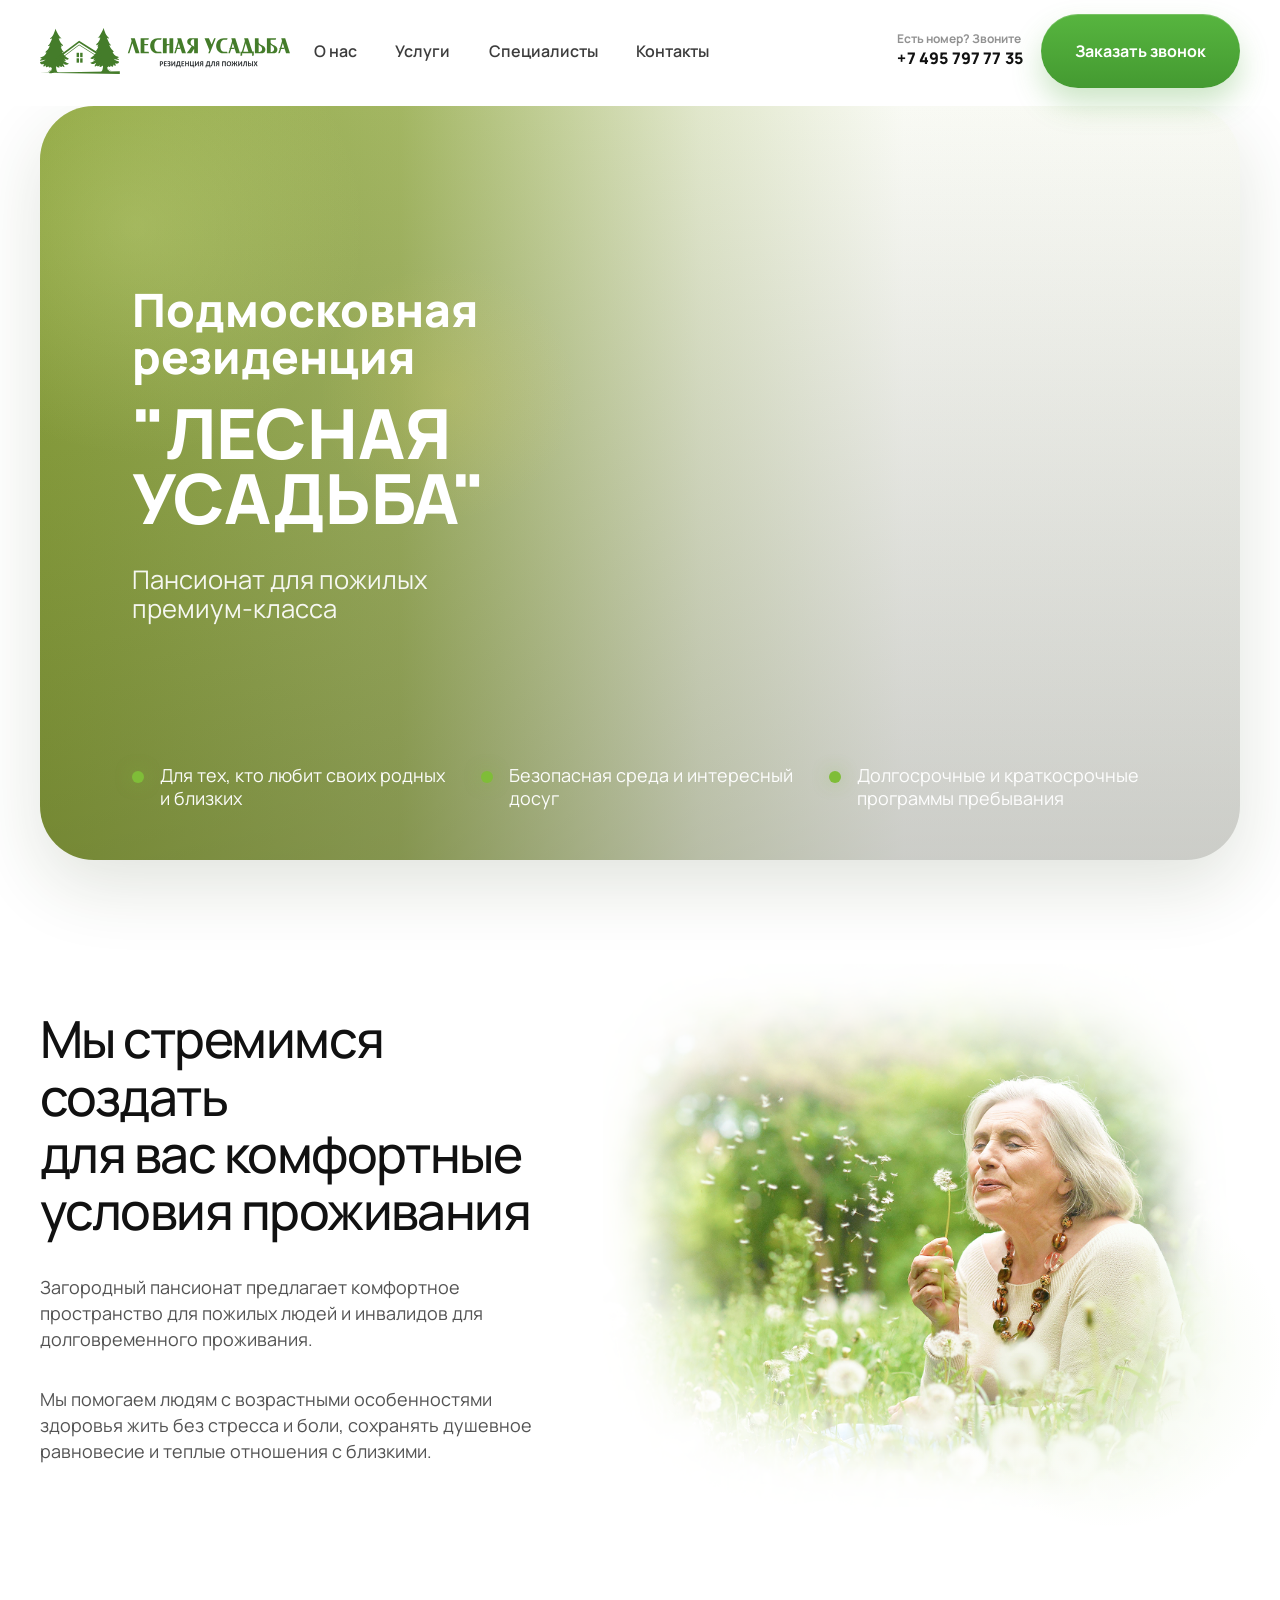
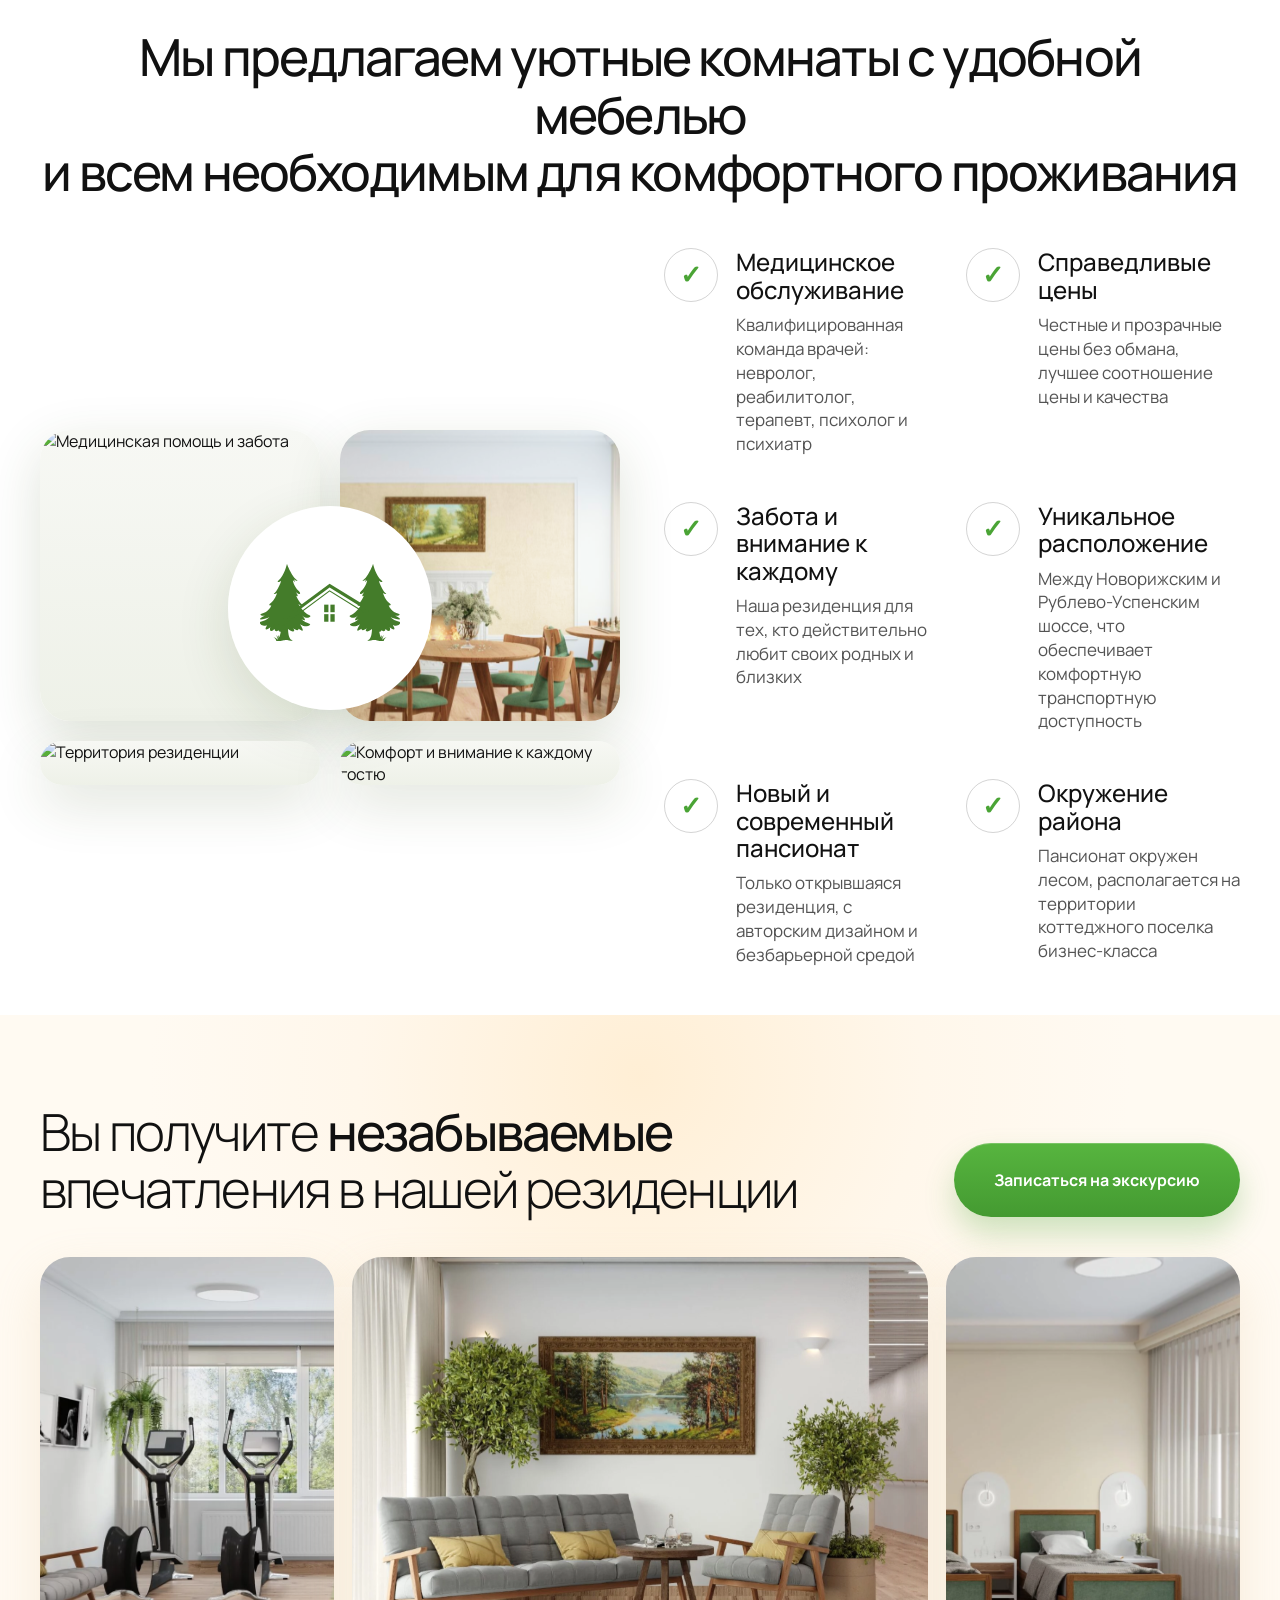
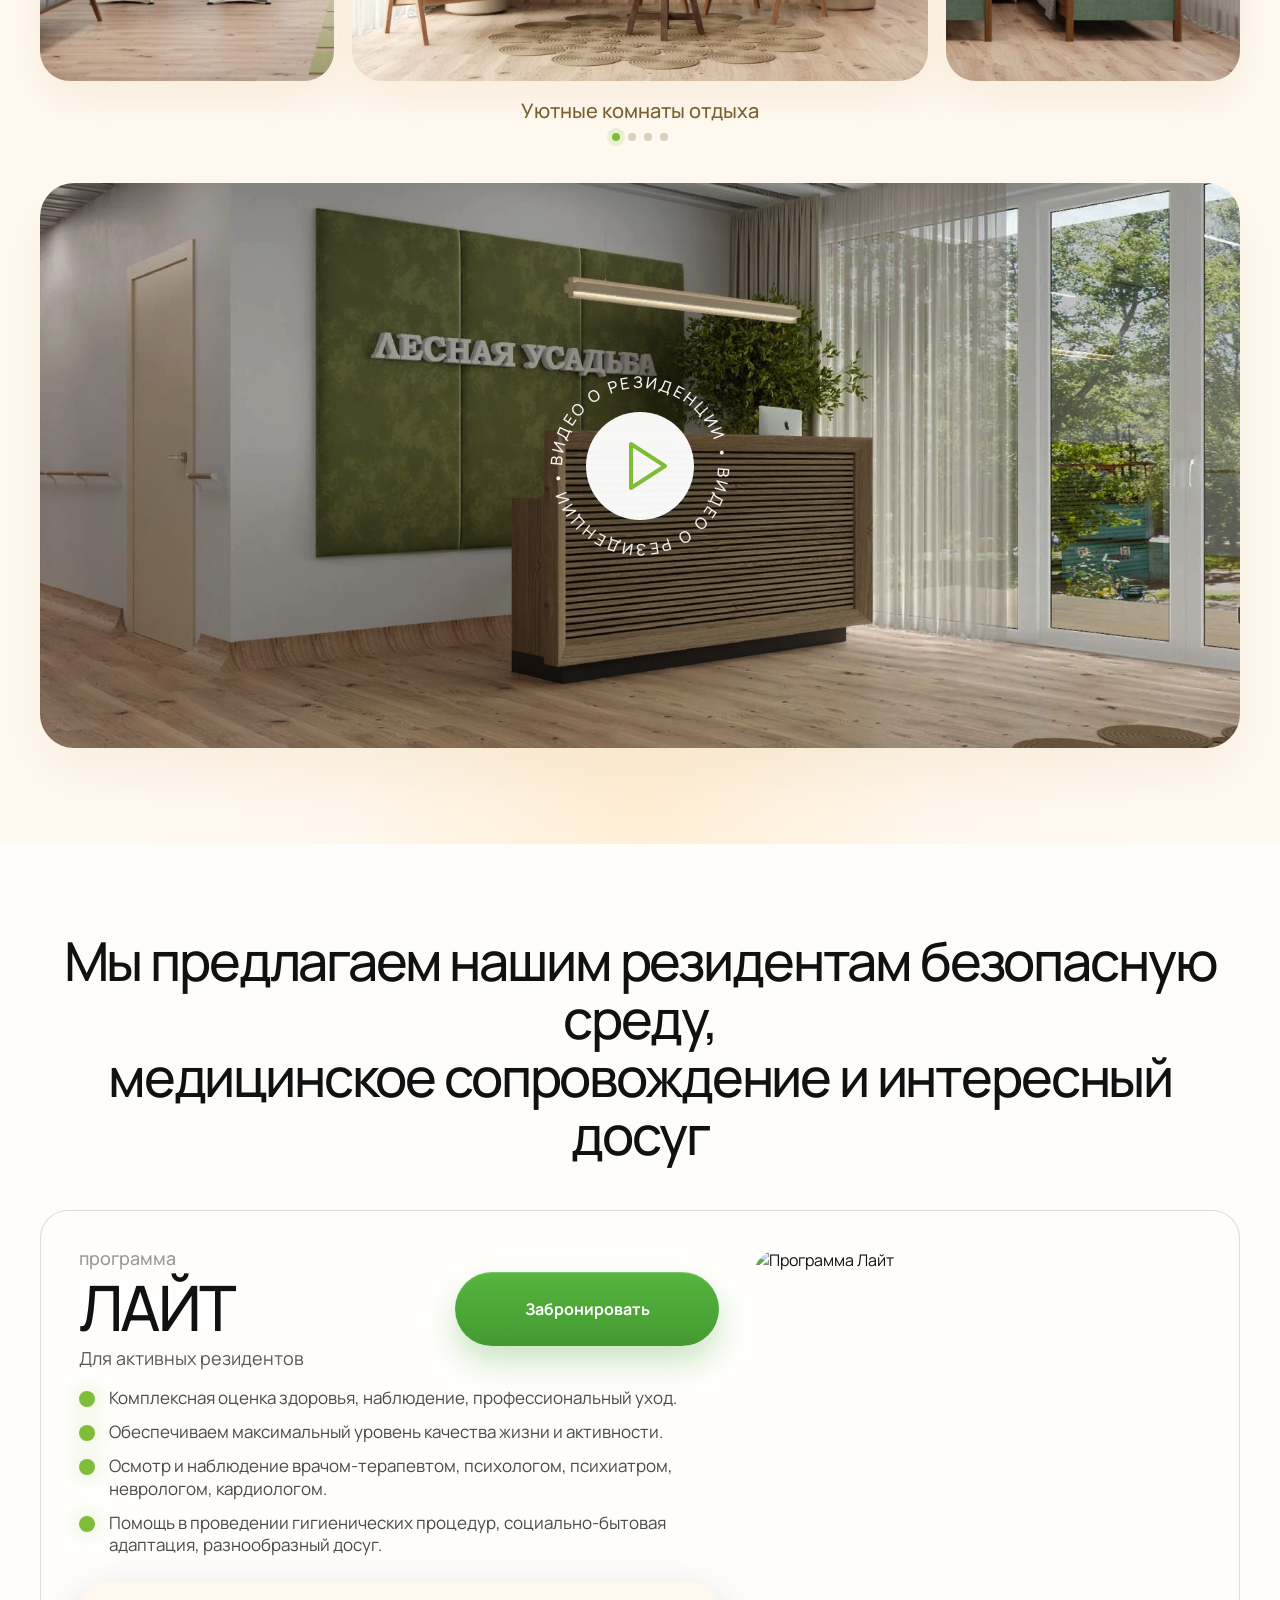
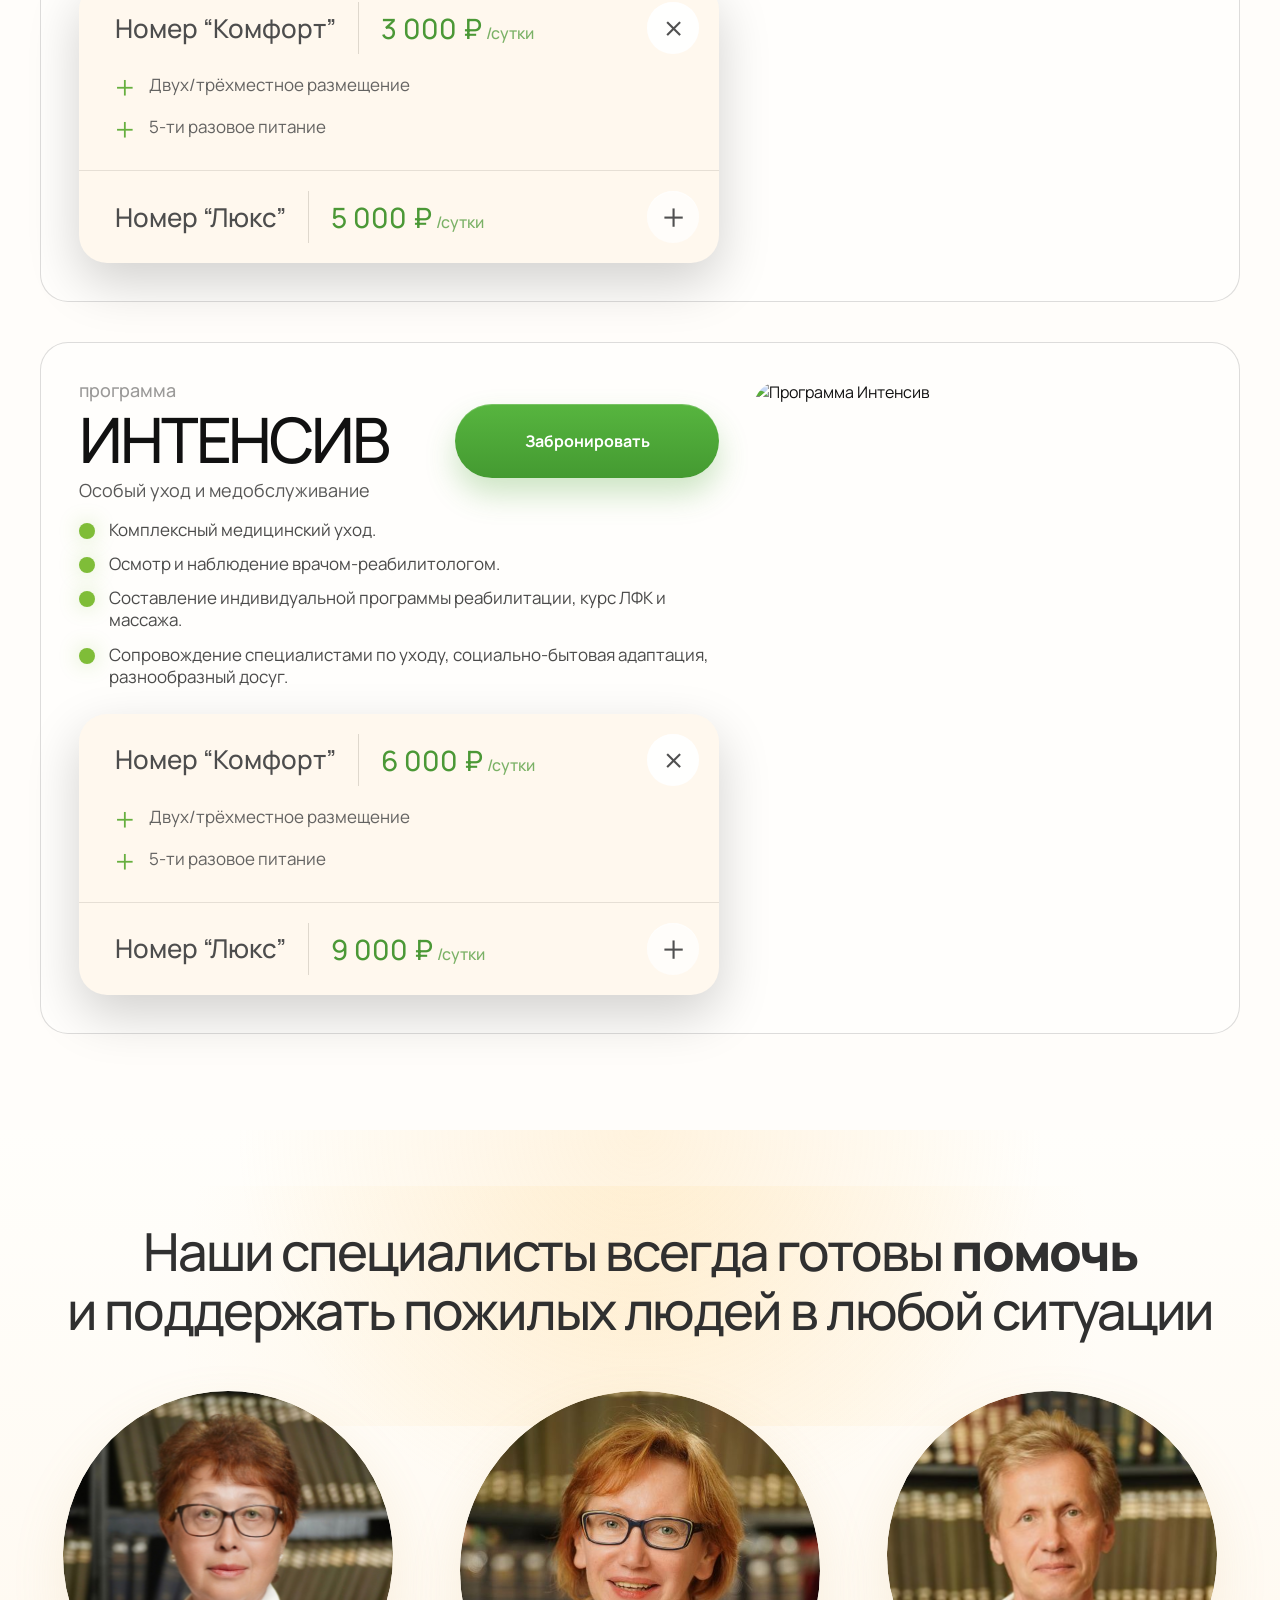
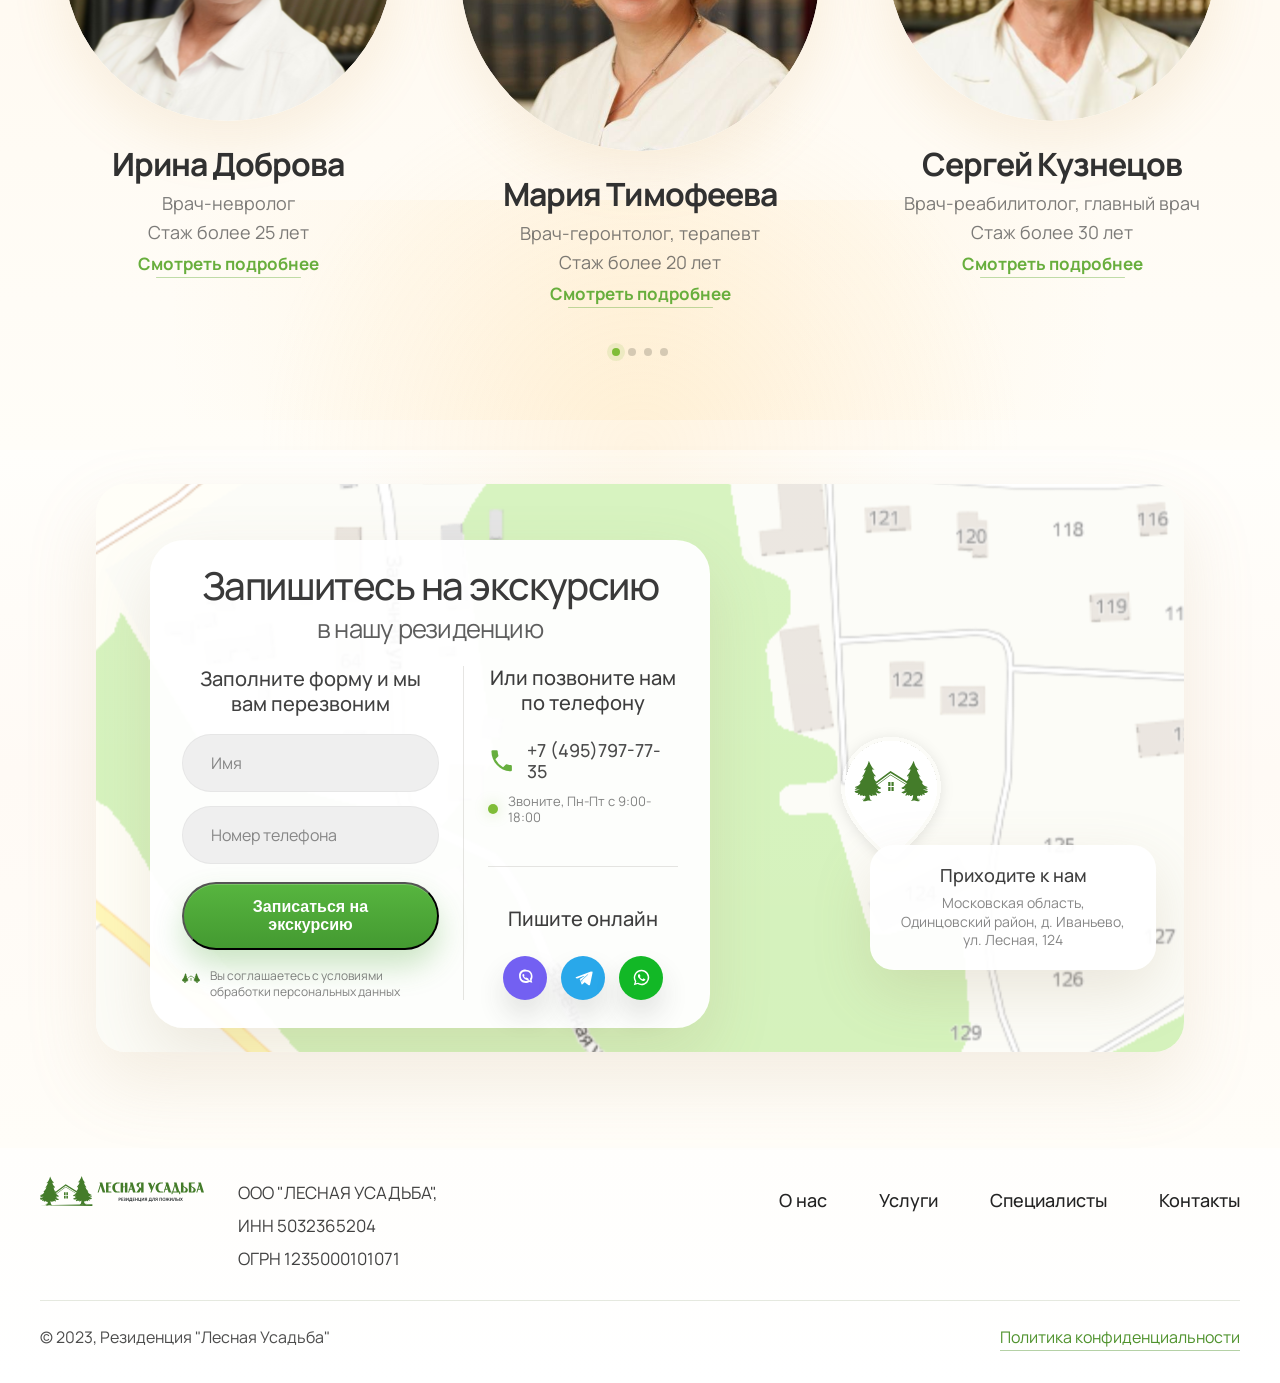
==== commit e5e3b615: "create footer and finished design" ====
--- a/html/index.html
+++ b/html/index.html
@@ -512,6 +512,38 @@
         </div>
       </section>
     </main>
+
+    <footer class="site-footer">
+      <div class="container site-footer__container">
+        <div class="site-footer__top">
+          <div class="site-footer__brand-group">
+            <a class="site-footer__brand" href="#">
+              <img src="../images/Logo.svg" alt="Лесная Усадьба">
+            </a>
+
+            <div class="site-footer__legal" aria-label="Реквизиты компании">
+              <p>ООО "ЛЕСНАЯ УСАДЬБА",</p>
+              <p>ИНН 5032365204</p>
+              <p>ОГРН 1235000101071</p>
+            </div>
+          </div>
+
+          <nav class="site-footer__nav" aria-label="Навигация в подвале">
+            <a href="#">О нас</a>
+            <a href="#">Услуги</a>
+            <a href="#">Специалисты</a>
+            <a href="#">Контакты</a>
+          </nav>
+        </div>
+
+        <div class="site-footer__divider" aria-hidden="true"></div>
+
+        <div class="site-footer__bottom">
+          <p class="site-footer__copy">© 2023, Резиденция "Лесная Усадьба"</p>
+          <a class="site-footer__privacy" href="#">Политика конфиденциальности</a>
+        </div>
+      </div>
+    </footer>
   </div>
 </body>
 </html>
--- a/css/style.css
+++ b/css/style.css
@@ -2427,4 +2427,229 @@
   .visit-section__address-text {
     font-size: 15px;
   }
+}
+.site-footer {
+  padding: 28px 0 34px;
+  background: linear-gradient(180deg, #fffefc 0%, #ffffff 100%);
+}
+
+.site-footer__top {
+  display: flex;
+  align-items: flex-start;
+  justify-content: space-between;
+  gap: 28px 48px;
+}
+
+.site-footer__brand-group {
+  display: flex;
+  align-items: flex-start;
+  gap: 34px;
+}
+
+.site-footer__brand {
+  width: 164px;
+  flex: 0 0 auto;
+  transition: transform 0.35s ease, filter 0.35s ease;
+}
+.site-footer__brand:hover {
+  transform: translateY(-3px) scale(1.02);
+  filter: drop-shadow(0 16px 24px rgba(74, 164, 53, 0.16));
+}
+
+.site-footer__legal {
+  display: grid;
+  gap: 10px;
+  padding-top: 6px;
+}
+.site-footer__legal p {
+  margin: 0;
+  font-size: 17px;
+  line-height: 1.35;
+  color: rgba(34, 34, 34, 0.86);
+  transition: transform 0.3s ease, color 0.3s ease;
+}
+.site-footer__legal:hover p {
+  color: #202020;
+  transform: translateX(3px);
+}
+
+.site-footer__nav {
+  display: flex;
+  align-items: center;
+  justify-content: flex-end;
+  flex-wrap: wrap;
+  gap: 16px 52px;
+  padding-top: 14px;
+}
+.site-footer__nav a {
+  position: relative;
+  font-size: 18px;
+  font-weight: 500;
+  line-height: 1.2;
+  color: #232323;
+  transition: color 0.3s ease, transform 0.3s ease;
+}
+.site-footer__nav a::after {
+  content: "";
+  position: absolute;
+  left: 0;
+  bottom: -6px;
+  width: 100%;
+  height: 1px;
+  background: rgba(74, 164, 53, 0.46);
+  transform: scaleX(0);
+  transform-origin: left center;
+  transition: transform 0.3s ease;
+}
+.site-footer__nav a:hover {
+  color: #2e7c1f;
+  transform: translateY(-2px);
+}
+.site-footer__nav a:hover::after {
+  transform: scaleX(1);
+}
+
+.site-footer__divider {
+  height: 1px;
+  margin: 30px 0 26px;
+  background: rgba(93, 118, 63, 0.16);
+}
+
+.site-footer__bottom {
+  display: flex;
+  align-items: center;
+  justify-content: space-between;
+  gap: 18px 32px;
+}
+.site-footer__bottom:hover .site-footer__copy {
+  color: #2a2a2a;
+  transform: translateX(2px);
+}
+
+.site-footer__copy {
+  margin: 0;
+  font-size: 16px;
+  line-height: 1.35;
+  color: rgba(37, 37, 37, 0.82);
+  transition: color 0.3s ease, transform 0.3s ease;
+}
+
+.site-footer__privacy {
+  position: relative;
+  font-size: 16px;
+  line-height: 1.35;
+  color: #4f922d;
+  transition: color 0.3s ease, transform 0.3s ease;
+}
+.site-footer__privacy::after {
+  content: "";
+  position: absolute;
+  left: 0;
+  bottom: -2px;
+  width: 100%;
+  height: 1px;
+  background: currentColor;
+  opacity: 0.42;
+  transition: opacity 0.3s ease, transform 0.3s ease;
+}
+.site-footer__privacy:hover {
+  color: #2e7c1f;
+  transform: translateY(-2px);
+}
+.site-footer__privacy:hover::after {
+  opacity: 0.78;
+  transform: scaleX(1.02);
+}
+
+@media (max-width: 1199px) {
+  .site-footer {
+    padding: 24px 0 30px;
+  }
+  .site-footer__top {
+    gap: 24px 30px;
+  }
+  .site-footer__brand-group {
+    gap: 24px;
+  }
+  .site-footer__brand {
+    width: 154px;
+  }
+  .site-footer__legal p {
+    font-size: 16px;
+  }
+  .site-footer__nav {
+    gap: 14px 34px;
+    padding-top: 10px;
+  }
+  .site-footer__nav a {
+    font-size: 17px;
+  }
+}
+@media (max-width: 991px) {
+  .site-footer__top {
+    flex-direction: column;
+    align-items: stretch;
+  }
+  .site-footer__brand-group {
+    justify-content: space-between;
+    flex-wrap: wrap;
+    gap: 22px;
+  }
+  .site-footer__nav {
+    justify-content: flex-start;
+    padding-top: 0;
+  }
+  .site-footer__divider {
+    margin: 24px 0 20px;
+  }
+  .site-footer__bottom {
+    flex-direction: column;
+    align-items: flex-start;
+  }
+}
+@media (max-width: 640px) {
+  .site-footer {
+    padding: 18px 0 24px;
+  }
+  .site-footer__top {
+    gap: 20px;
+  }
+  .site-footer__brand-group {
+    flex-direction: column;
+    align-items: center;
+    text-align: center;
+    gap: 18px;
+  }
+  .site-footer__brand {
+    width: 148px;
+  }
+  .site-footer__legal {
+    justify-items: center;
+    padding-top: 0;
+  }
+  .site-footer__legal p {
+    font-size: 15px;
+  }
+  .site-footer__nav {
+    display: grid;
+    grid-template-columns: repeat(2, minmax(0, auto));
+    justify-content: center;
+    text-align: center;
+    gap: 16px 28px;
+  }
+  .site-footer__nav a {
+    font-size: 17px;
+  }
+  .site-footer__divider {
+    margin: 20px 0 16px;
+  }
+  .site-footer__bottom {
+    align-items: center;
+    text-align: center;
+    gap: 12px;
+  }
+  .site-footer__copy,
+  .site-footer__privacy {
+    font-size: 15px;
+  }
 }
